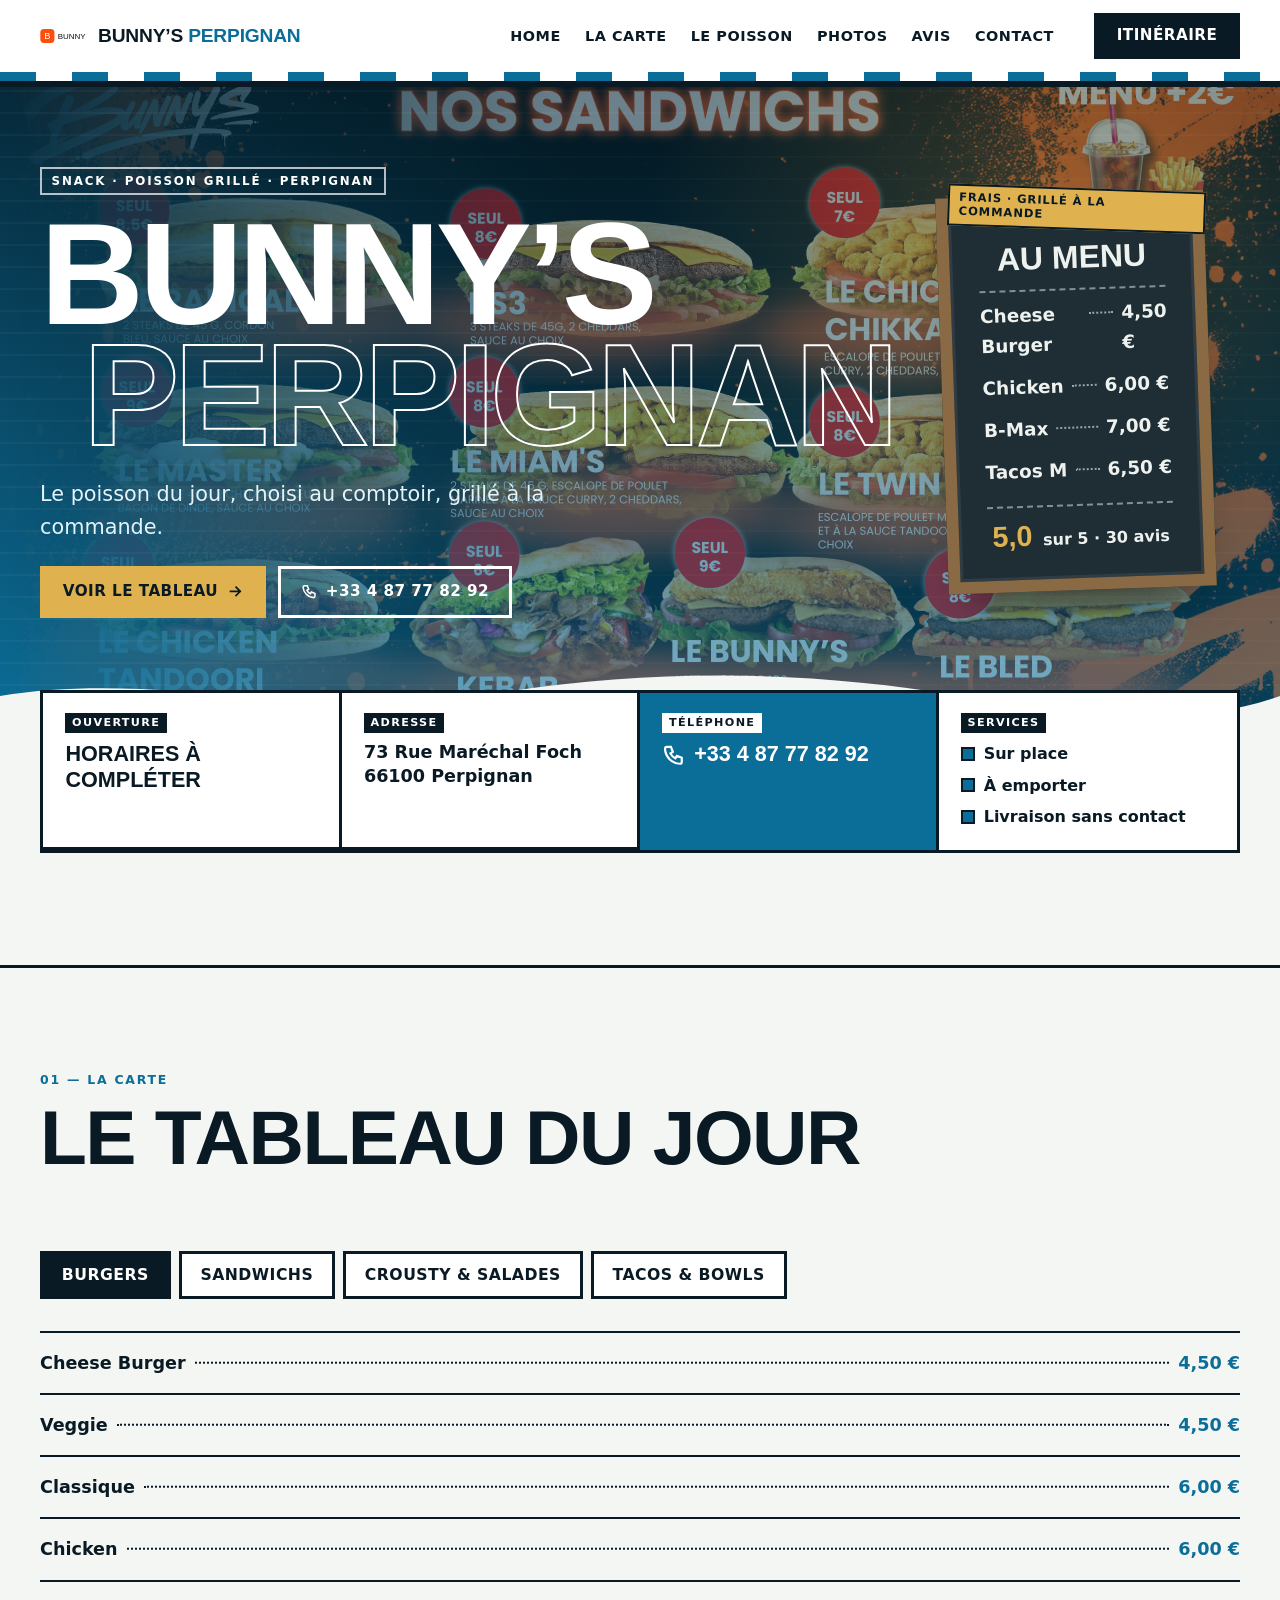
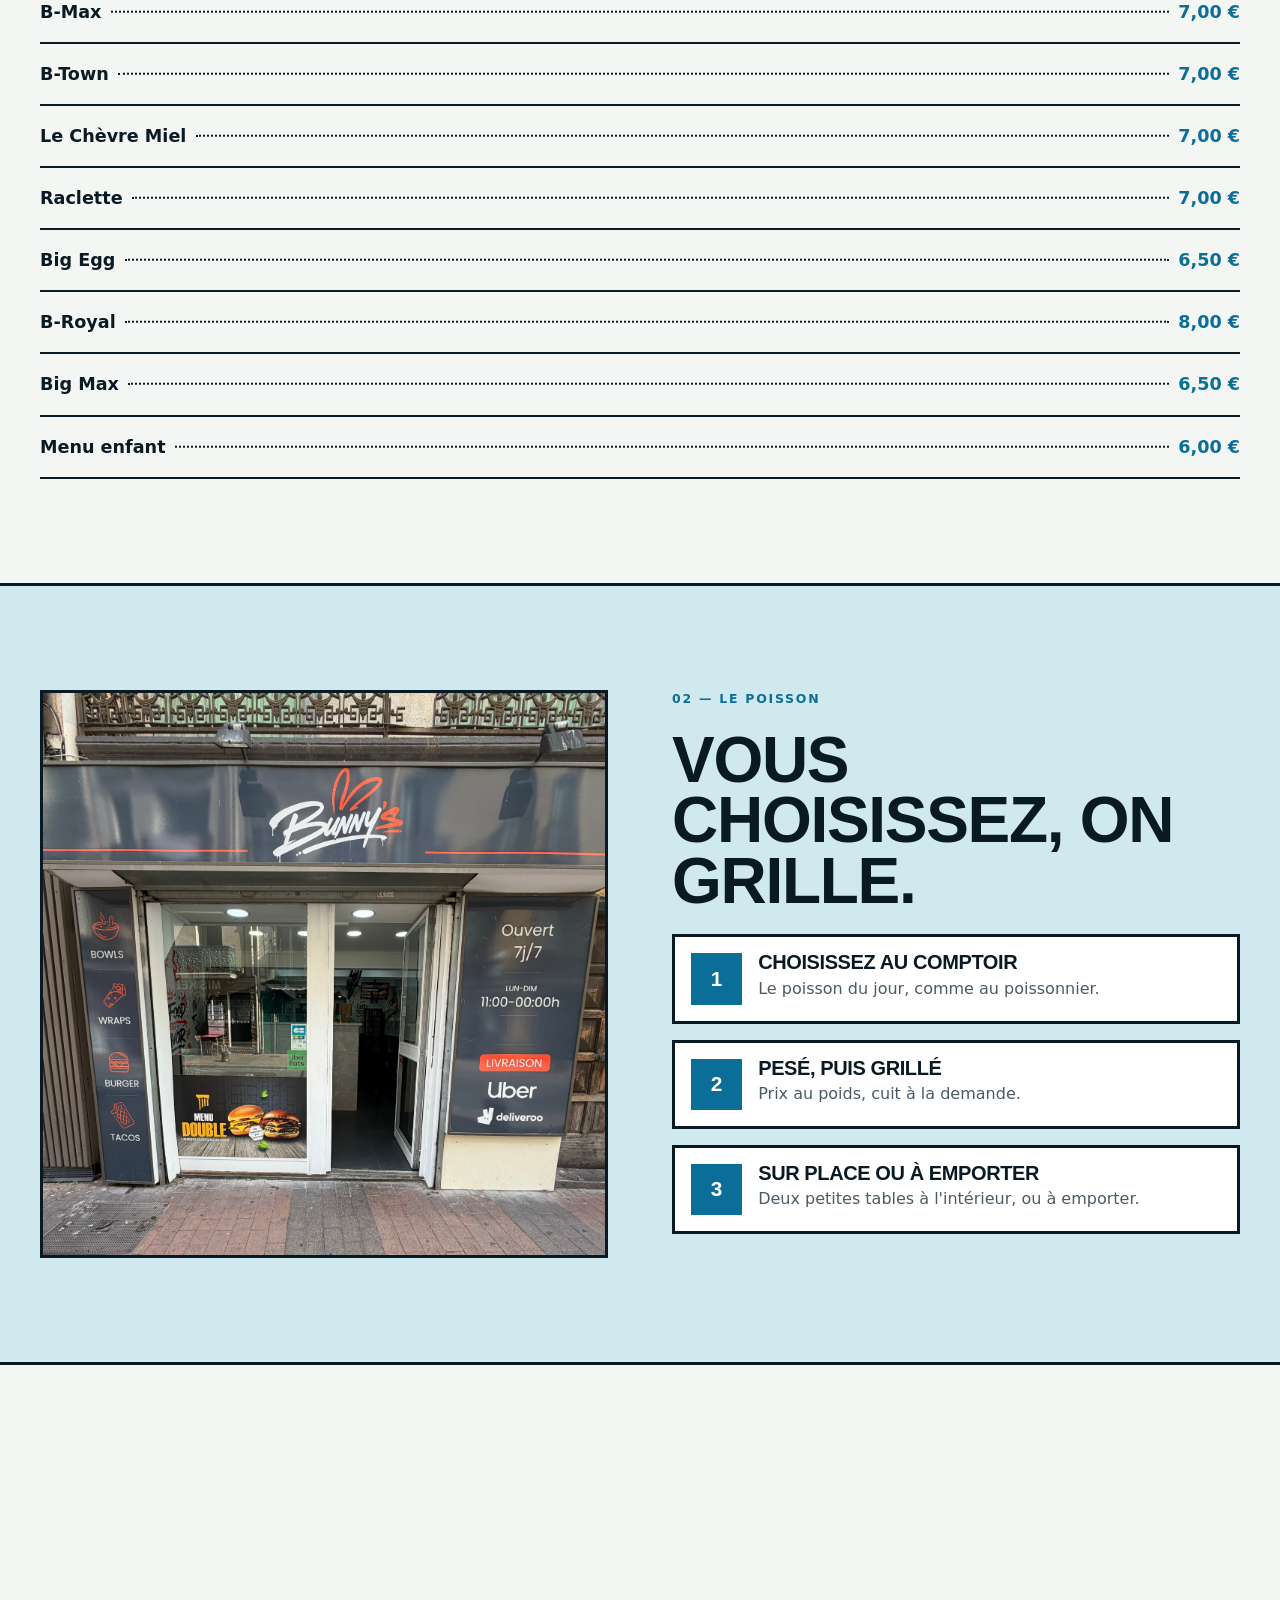
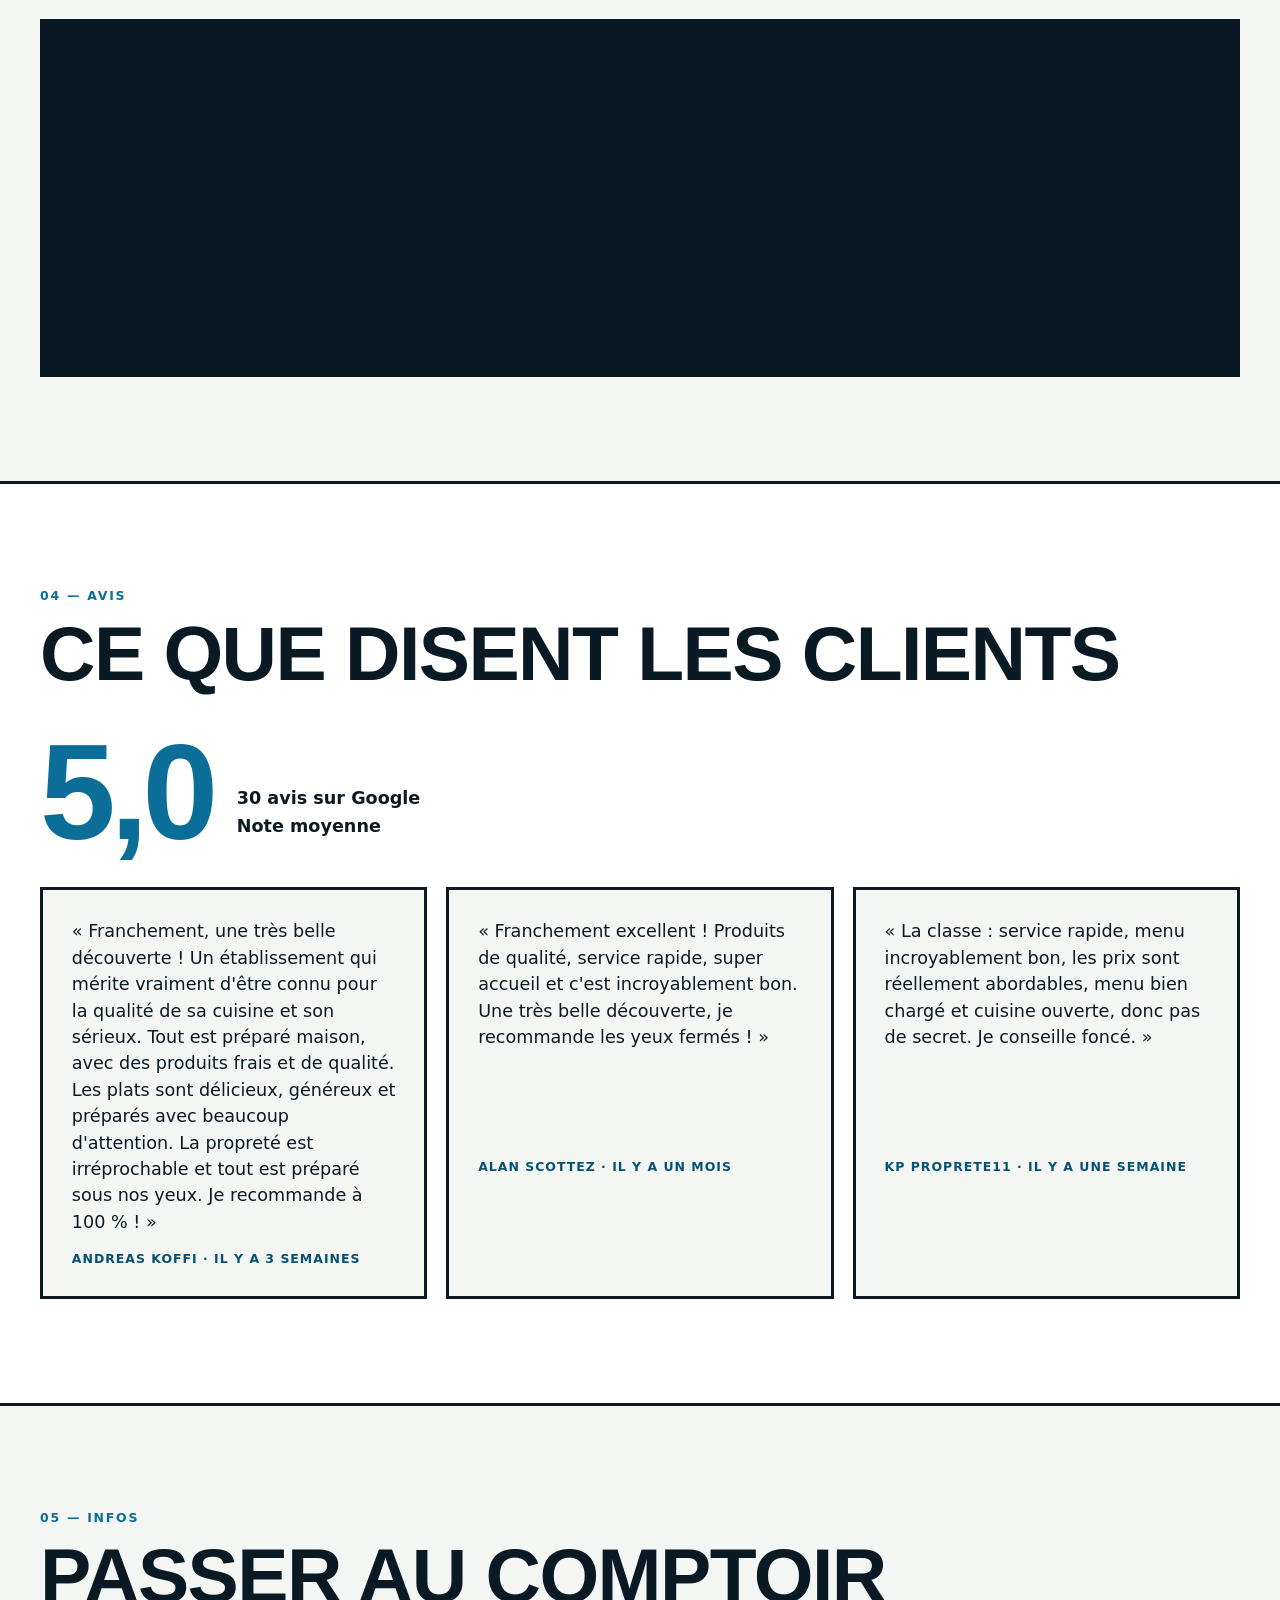
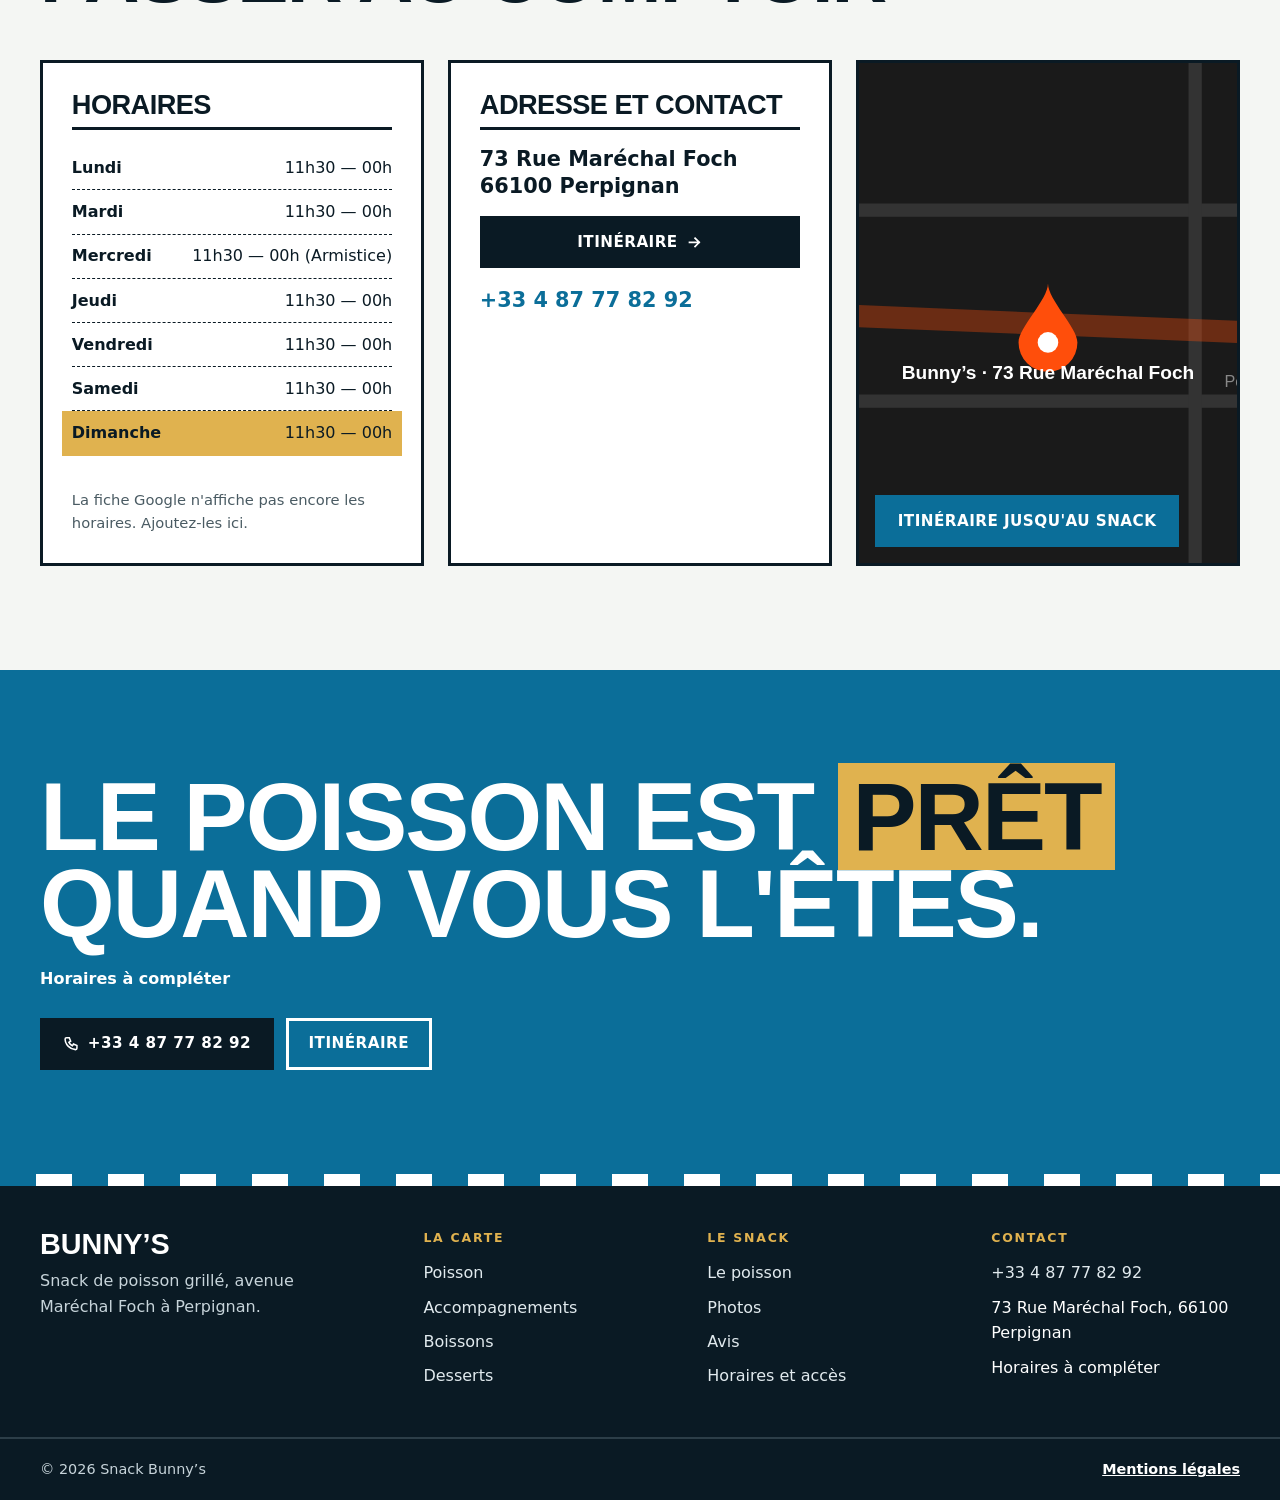
==== index.html @ c8cc6d38 "Bunny3: Perpignan site with menu, reviews, business info and new icons Co-Authored-By: Claude Haiku " ====
<!doctype html>
<html lang="fr">
<head>
  <meta charset="utf-8">
  <meta name="viewport" content="width=device-width, initial-scale=1">
  <title>Snack Bunny’s · Poisson grillé, Perpignan</title>
  <meta name="description" content="Snack Bunny’s à Perpignan : poisson du jour grillé, frites maison. Carte, horaires, itinéraire et contact, 73 rue Maréchal Foch.">
  <meta name="theme-color" content="#0B6E99">
  <meta name="color-scheme" content="light">
  <link rel="icon" href="assets/img/favicon.svg" type="image/svg+xml">

  <!-- Fonts: add the .woff2 files listed in README.md -->
  <link rel="preload" href="assets/fonts/syne-latin-wght-normal.woff2" as="font" type="font/woff2" crossorigin>
  <link rel="preload" href="assets/fonts/public-sans-latin-wght-normal.woff2" as="font" type="font/woff2" crossorigin>
  <link rel="stylesheet" href="assets/css/styles.css">

  <script>
    document.documentElement.classList.add('js');
    setTimeout(function () {
      if (!window.__ready) document.documentElement.classList.remove('js');
    }, 2500);
  </script>
  <noscript>
    <style>
      .lg-tabs { display: none; }
      .lg-panel[hidden] { display: block; }
      .lg-burger { display: none; }
      .lg-nav__links { display: flex; }
    </style>
  </noscript>

  <!-- Open Graph / Twitter: replace [URL DU SITE] once hosting is known -->
  <meta property="og:type" content="website">
  <meta property="og:locale" content="fr_FR">
  <meta property="og:site_name" content="Snack Bunny’s">
  <meta property="og:title" content="Snack Bunny’s · Poisson grillé à Perpignan">
  <meta property="og:description" content="Poisson du jour grillé et frites maison, 73 rue Maréchal Foch à Perpignan.">
  <meta property="og:url" content="[URL DU SITE]">
  <meta name="twitter:card" content="summary_large_image">

  <script type="application/ld+json">
  {
    "@context": "https://schema.org",
    "@type": "Restaurant",
    "name": "Snack Bunny’s",
    "description": "Poisson grillé et frites maison, sur place, à emporter et en livraison sans contact, avenue Maréchal Foch à Perpignan.",
    "telephone": "+33487778292",
    "priceRange": "€10–€20",
    "servesCuisine": "Fast food, seafood",
    "address": {
      "@type": "PostalAddress",
      "streetAddress": "73 Rue Maréchal Foch",
      "postalCode": "66100",
      "addressLocality": "Perpignan",
      "addressCountry": "FR"
    }
  }
  </script>
</head>
<body>
  <a class="lg-skip" href="#main">Aller au contenu</a>
  <div class="lg-progress" data-progress aria-hidden="true"></div>

  <header class="lg-header">
    <nav class="lg-nav lg-wrap" aria-label="Navigation principale">
      <a class="lg-brand" href="index.html" aria-label="Snack Bunny’s, retour en haut">
        <img src="assets/img/logo-mark.svg" width="46" height="46" alt="">
        <span class="lg-brand__name">Bunny’s <span>Perpignan</span></span>
      </a>

      <ul class="lg-nav__links">
        <li><a href="index.html">Home</a></li>
        <li><a href="menu.html">La carte</a></li>
        <li><a href="poisson.html">Le poisson</a></li>
        <li><a href="photos.html">Photos</a></li>
        <li><a href="avis.html">Avis</a></li>
        <li><a href="contact.html">Contact</a></li>
      </ul>

      <a class="lg-btn lg-btn--navy lg-nav__cta" href="https://www.google.com/maps/dir/?api=1&amp;destination=Snack+La+Gamba+Perpignan+73+Rue+Mar%C3%A9chal+Foch+66100+B%C3%A9ziers" rel="noopener">Itinéraire</a>

      <button class="lg-burger" type="button" data-burger aria-expanded="false" aria-controls="drawer">
        <span class="lg-burger__label">Menu</span>
        <span class="lg-burger__bars" aria-hidden="true"></span>
      </button>
    </nav>
    <div class="lg-awning" aria-hidden="true"></div>
  </header>

  <div class="lg-drawer" id="drawer" hidden>
    <div class="lg-wrap lg-drawer__inner">
      <div class="lg-drawer__top">
        <span class="lg-drawer__title">Bunny’s</span>
        <button class="lg-icon-btn" type="button" data-drawer-close aria-label="Fermer le menu">
          <svg class="lg-icon" aria-hidden="true"><use href="#icon-close"></use></svg>
        </button>
      </div>
      <ol class="lg-drawer__links">
        <li><a href="index.html"><span>01</span>Home</a></li>
        <li><a href="menu.html"><span>02</span>La carte</a></li>
        <li><a href="poisson.html"><span>03</span>Le poisson</a></li>
        <li><a href="photos.html"><span>04</span>Photos</a></li>
        <li><a href="avis.html"><span>05</span>Avis</a></li>
        <li><a href="contact.html"><span>06</span>Contact</a></li>
      </ol>
      <ul class="lg-drawer__meta">
        <li data-open-status>Ouvert · Ferme à 00:00</li>
        <li>73 Rue Maréchal Foch, 66100 Perpignan</li>
        <li><a href="tel:+33487778292">+33 4 87 77 82 92</a></li>
      </ul>
    </div>
  </div>

  <main id="main">
    <!-- HERO: sea sky, chalkboard menu, wave edge -->
    <section class="lg-hero" id="top" aria-labelledby="hero-title">
      <figure class="lg-hero__photo" aria-hidden="true"><img src="assets/img/image_003.jpg" alt="" width="1200" height="900" loading="eager"></figure>
      <div class="lg-wrap lg-hero__grid">
        <div class="lg-hero__text">
          <p class="lg-hero__eyebrow">Snack · Poisson grillé · Perpignan</p>
          <h1 class="lg-hero__title" id="hero-title">
            <span class="lg-hero__word">Bunny’s</span>
            <span class="lg-hero__word lg-hero__word--outline">Perpignan</span>
          </h1>
          <p class="lg-hero__lead">Le poisson du jour, choisi au comptoir, grillé à la commande.</p>
          <div class="lg-hero__actions">
            <a class="lg-btn lg-btn--brass" href="#tableau">Voir le tableau <svg class="lg-icon" aria-hidden="true"><use href="#icon-arrow"></use></svg></a>
            <a class="lg-btn lg-btn--line-navy" href="tel:+33487778292">
              <svg class="lg-icon" aria-hidden="true"><use href="#icon-phone"></use></svg>
              +33 4 87 77 82 92
            </a>
          </div>
        </div>

        <aside class="lg-board" aria-labelledby="board-title">
          <span class="lg-board__tag">Frais · grillé à la commande</span>
          <p class="lg-board__head" id="board-title">Au menu</p>
          <ul class="lg-board__list">
            <li><span>Cheese Burger</span><span class="lg-board__dots" aria-hidden="true"></span><span>4,50 €</span></li>
            <li><span>Chicken</span><span class="lg-board__dots" aria-hidden="true"></span><span>6,00 €</span></li>
            <li><span>B-Max</span><span class="lg-board__dots" aria-hidden="true"></span><span>7,00 €</span></li>
            <li><span>Tacos M</span><span class="lg-board__dots" aria-hidden="true"></span><span>6,50 €</span></li>
          </ul>
          <p class="lg-board__rating"><span class="lg-board__score">5,0</span> sur 5 · 30 avis</p>
        </aside>
      </div>
      <svg class="lg-hero__wave" viewBox="0 0 1440 90" preserveAspectRatio="none" aria-hidden="true" focusable="false">
        <path d="M0 45 C180 10 360 80 540 45 S900 10 1080 45 S1350 80 1440 45 L1440 90 L0 90 Z" fill="currentColor"/>
      </svg>
    </section>

    <!-- INFO BOARD: four tiles under the hero -->
    <section class="lg-board-info" aria-label="Informations rapides">
      <ul class="lg-wrap lg-board-info__grid">
        <li class="lg-tile lg-tile--status">
          <p class="lg-tile__label">Ouverture</p>
          <p class="lg-tile__status" data-open-status>Ouvert · Ferme à 00:00</p>
        </li>
        <li class="lg-tile">
          <p class="lg-tile__label">Adresse</p>
          <p class="lg-tile__value">73 Rue Maréchal Foch<br>66100 Perpignan</p>
        </li>
        <li class="lg-tile lg-tile--call">
          <p class="lg-tile__label">Téléphone</p>
          <a class="lg-tile__phone" href="tel:+33487778292">
            <svg class="lg-icon" aria-hidden="true"><use href="#icon-phone"></use></svg>
            +33 4 87 77 82 92
          </a>
        </li>
        <li class="lg-tile">
          <p class="lg-tile__label">Services</p>
          <ul class="lg-checks">
            <li>Sur place</li>
            <li>À emporter</li>
            <li>Livraison sans contact</li>
          </ul>
        </li>
      </ul>
    </section>

    <!-- TABLEAU: menu as tickets -->
    <section class="lg-section lg-tableau" id="tableau" aria-labelledby="tableau-title">
      <div class="lg-wrap">
        <header class="lg-section__head lg-reveal">
          <p class="lg-kicker lg-kicker--sea">01 — La carte</p>
          <h2 class="lg-h2" id="tableau-title">Le tableau du jour</h2>
          <p class="lg-note"></p>
        </header>

        <div class="lg-tabs" role="tablist" aria-label="Catégories de la carte" data-tablist>
          <button class="lg-tab" type="button" role="tab" id="tab-burgers" aria-selected="true" aria-controls="panel-burgers" data-panel="burgers">Burgers</button>
          <button class="lg-tab" type="button" role="tab" id="tab-sandwichs" aria-selected="false" aria-controls="panel-sandwichs" data-panel="sandwichs" tabindex="-1">Sandwichs</button>
          <button class="lg-tab" type="button" role="tab" id="tab-crousty-salades" aria-selected="false" aria-controls="panel-crousty-salades" data-panel="crousty-salades" tabindex="-1">Crousty &amp; salades</button>
          <button class="lg-tab" type="button" role="tab" id="tab-tacos-bowls" aria-selected="false" aria-controls="panel-tacos-bowls" data-panel="tacos-bowls" tabindex="-1">Tacos &amp; bowls</button>
        </div>

        <div class="lg-panel" id="panel-burgers" role="tabpanel" aria-labelledby="tab-burgers">
          <ul class="lg-rows">
          <li class="lg-row"><span class="lg-row__name">Cheese Burger</span><span class="lg-row__leader" aria-hidden="true"></span><span class="lg-row__price">4,50 €</span></li>
          <li class="lg-row"><span class="lg-row__name">Veggie</span><span class="lg-row__leader" aria-hidden="true"></span><span class="lg-row__price">4,50 €</span></li>
          <li class="lg-row"><span class="lg-row__name">Classique</span><span class="lg-row__leader" aria-hidden="true"></span><span class="lg-row__price">6,00 €</span></li>
          <li class="lg-row"><span class="lg-row__name">Chicken</span><span class="lg-row__leader" aria-hidden="true"></span><span class="lg-row__price">6,00 €</span></li>
          <li class="lg-row"><span class="lg-row__name">B-Max</span><span class="lg-row__leader" aria-hidden="true"></span><span class="lg-row__price">7,00 €</span></li>
          <li class="lg-row"><span class="lg-row__name">B-Town</span><span class="lg-row__leader" aria-hidden="true"></span><span class="lg-row__price">7,00 €</span></li>
          <li class="lg-row"><span class="lg-row__name">Le Chèvre Miel</span><span class="lg-row__leader" aria-hidden="true"></span><span class="lg-row__price">7,00 €</span></li>
          <li class="lg-row"><span class="lg-row__name">Raclette</span><span class="lg-row__leader" aria-hidden="true"></span><span class="lg-row__price">7,00 €</span></li>
          <li class="lg-row"><span class="lg-row__name">Big Egg</span><span class="lg-row__leader" aria-hidden="true"></span><span class="lg-row__price">6,50 €</span></li>
          <li class="lg-row"><span class="lg-row__name">B-Royal</span><span class="lg-row__leader" aria-hidden="true"></span><span class="lg-row__price">8,00 €</span></li>
          <li class="lg-row"><span class="lg-row__name">Big Max</span><span class="lg-row__leader" aria-hidden="true"></span><span class="lg-row__price">6,50 €</span></li>
          <li class="lg-row"><span class="lg-row__name">Menu enfant</span><span class="lg-row__leader" aria-hidden="true"></span><span class="lg-row__price">6,00 €</span></li>
          </ul>
        </div>

        <div class="lg-panel" id="panel-sandwichs" role="tabpanel" aria-labelledby="tab-sandwichs" hidden>
          <ul class="lg-rows">
          <li class="lg-row"><span class="lg-row__name">Le Radical</span><span class="lg-row__leader" aria-hidden="true"></span><span class="lg-row__price">8,50 €</span></li>
          <li class="lg-row"><span class="lg-row__name">RS3</span><span class="lg-row__leader" aria-hidden="true"></span><span class="lg-row__price">8,00 €</span></li>
          <li class="lg-row"><span class="lg-row__name">Le Chicken Chikka</span><span class="lg-row__leader" aria-hidden="true"></span><span class="lg-row__price">7,00 €</span></li>
          <li class="lg-row"><span class="lg-row__name">Le Master</span><span class="lg-row__leader" aria-hidden="true"></span><span class="lg-row__price">9,00 €</span></li>
          <li class="lg-row"><span class="lg-row__name">Le Miam's</span><span class="lg-row__leader" aria-hidden="true"></span><span class="lg-row__price">8,00 €</span></li>
          <li class="lg-row"><span class="lg-row__name">Le Twin</span><span class="lg-row__leader" aria-hidden="true"></span><span class="lg-row__price">8,00 €</span></li>
          <li class="lg-row"><span class="lg-row__name">Le Chicken Tandoori</span><span class="lg-row__leader" aria-hidden="true"></span><span class="lg-row__price">7,00 €</span></li>
          <li class="lg-row"><span class="lg-row__name">Kebab</span><span class="lg-row__leader" aria-hidden="true"></span><span class="lg-row__price">6,00 €</span></li>
          <li class="lg-row"><span class="lg-row__name">Le Bunny's</span><span class="lg-row__leader" aria-hidden="true"></span><span class="lg-row__price">9,00 €</span></li>
          <li class="lg-row"><span class="lg-row__name">Le Bled</span><span class="lg-row__leader" aria-hidden="true"></span><span class="lg-row__price">8,00 €</span></li>
          </ul>
        </div>

        <div class="lg-panel" id="panel-crousty-salades" role="tabpanel" aria-labelledby="tab-crousty-salades" hidden>
          <ul class="lg-rows">
          <li class="lg-row"><span class="lg-row__name">Classic</span><span class="lg-row__leader" aria-hidden="true"></span><span class="lg-row__price">8,50 €</span></li>
          <li class="lg-row"><span class="lg-row__name">Tandoori</span><span class="lg-row__leader" aria-hidden="true"></span><span class="lg-row__price">8,50 €</span></li>
          <li class="lg-row"><span class="lg-row__name">Curry</span><span class="lg-row__leader" aria-hidden="true"></span><span class="lg-row__price">8,50 €</span></li>
          <li class="lg-row"><span class="lg-row__name">Salade chèvre miel chaud</span><span class="lg-row__leader" aria-hidden="true"></span><span class="lg-row__price">8,00 €</span></li>
          <li class="lg-row"><span class="lg-row__name">Salade tenders crispy</span><span class="lg-row__leader" aria-hidden="true"></span><span class="lg-row__price">7,50 €</span></li>
          <li class="lg-row"><span class="lg-row__name">Salade burrata</span><span class="lg-row__leader" aria-hidden="true"></span><span class="lg-row__price">8,00 €</span></li>
          <li class="lg-row"><span class="lg-row__name">Assiette</span><span class="lg-row__leader" aria-hidden="true"></span><span class="lg-row__price">12,00 €</span></li>
          </ul>
        </div>

        <div class="lg-panel" id="panel-tacos-bowls" role="tabpanel" aria-labelledby="tab-tacos-bowls" hidden>
          <ul class="lg-rows">
          <li class="lg-row"><span class="lg-row__name">Tacos M</span><span class="lg-row__leader" aria-hidden="true"></span><span class="lg-row__price">6,50 €</span></li>
          <li class="lg-row"><span class="lg-row__name">Tacos L</span><span class="lg-row__leader" aria-hidden="true"></span><span class="lg-row__price">8,50 €</span></li>
          <li class="lg-row"><span class="lg-row__name">Tacos XL</span><span class="lg-row__leader" aria-hidden="true"></span><span class="lg-row__price">10,50 €</span></li>
          <li class="lg-row"><span class="lg-row__name">Bowls</span><span class="lg-row__leader" aria-hidden="true"></span><span class="lg-row__price">8,00 €</span></li>
          <li class="lg-row"><span class="lg-row__name">Pâtes</span><span class="lg-row__leader" aria-hidden="true"></span><span class="lg-row__price">8,00 €</span></li>
          <li class="lg-row"><span class="lg-row__name">Nuggets x6</span><span class="lg-row__leader" aria-hidden="true"></span><span class="lg-row__price">5,00 €</span></li>
          <li class="lg-row"><span class="lg-row__name">Tenders x4</span><span class="lg-row__leader" aria-hidden="true"></span><span class="lg-row__price">6,00 €</span></li>
          <li class="lg-row"><span class="lg-row__name">Onion rings x6</span><span class="lg-row__leader" aria-hidden="true"></span><span class="lg-row__price">5,00 €</span></li>
          </ul>
        </div>
      </div>
    </section>

    <!-- POISSON: how it works (from reviews) -->
    <section class="lg-section lg-poisson" id="poisson" aria-labelledby="poisson-title">
      <div class="lg-wrap lg-poisson__grid">
        <figure class="lg-poisson__figure lg-reveal">
          <img class="lg-photo" src="assets/img/image_001.jpg" width="1200" height="900" loading="lazy" alt="Comptoir où l'on choisit son poisson">
        </figure>
        <div class="lg-poisson__body lg-reveal" style="--delay:.1s">
          <p class="lg-kicker lg-kicker--sea">02 — Le poisson</p>
          <h2 class="lg-h2" id="poisson-title">Vous choisissez, on grille.</h2>
          <ol class="lg-steps">
            <li><span>1</span><div><h3>Choisissez au comptoir</h3><p>Le poisson du jour, comme au poissonnier.</p></div></li>
            <li><span>2</span><div><h3>Pesé, puis grillé</h3><p>Prix au poids, cuit à la demande.</p></div></li>
            <li><span>3</span><div><h3>Sur place ou à emporter</h3><p>Deux petites tables à l'intérieur, ou à emporter.</p></div></li>
          </ol>
          <p class="lg-poisson__note"></p>
        </div>
      </div>
    </section>

    <!-- PHOTOS: contact sheet -->
    <section class="lg-section lg-photos" id="photos" aria-labelledby="photos-title">
      <div class="lg-wrap">
        <header class="lg-section__head lg-reveal">
          <p class="lg-kicker lg-kicker--sea">03 — Photos</p>
          <h2 class="lg-h2" id="photos-title">Planche contact</h2>
        </header>
        <div class="lg-sheet">
          <button class="lg-sheet__frame lg-reveal" type="button" data-gallery-item data-full="assets/img/image_004.jpg" data-caption="Assiette du jour">
            <img class="lg-photo" src="assets/img/image_004.jpg" width="1200" height="900" loading="lazy" alt="Poisson grillé, frites et soupe">
            <span class="lg-sheet__no">01</span>
          </button>
          <button class="lg-sheet__frame lg-reveal" style="--delay:.08s" type="button" data-gallery-item data-full="assets/img/image_010.jpg" data-caption="Poisson, crevettes et frites">
            <img class="lg-photo" src="assets/img/image_003.jpg" width="900" height="900" loading="lazy" alt="Poisson, crevettes et frites">
            <span class="lg-sheet__no">02</span>
          </button>
          <button class="lg-sheet__frame lg-reveal" style="--delay:.16s" type="button" data-gallery-item data-full="assets/img/image_014.jpg" data-caption="Le grill">
            <img class="lg-photo" src="assets/img/image_007.jpg" width="900" height="900" loading="lazy" alt="Poisson grillé avec citron et piment">
            <span class="lg-sheet__no">03</span>
          </button>
        </div>
      </div>
    </section>

    <!-- AVIS -->
    <section class="lg-section lg-avis" id="avis" aria-labelledby="avis-title">
      <div class="lg-wrap">
        <header class="lg-section__head lg-reveal">
          <p class="lg-kicker lg-kicker--sea">04 — Avis</p>
          <h2 class="lg-h2" id="avis-title">Ce que disent les clients</h2>
        </header>
        <div class="lg-avis__top lg-reveal">
          <p class="lg-avis__score">5,0</p>
          <p class="lg-avis__count">30 avis sur Google<br>Note moyenne</p>
        </div>
        <ul class="lg-quotes">
          <li class="lg-quote lg-reveal">
            <p class="lg-quote__text">« Franchement, une très belle découverte ! Un établissement qui mérite vraiment d'être connu pour la qualité de sa cuisine et son sérieux. Tout est préparé maison, avec des produits frais et de qualité. Les plats sont délicieux, généreux et préparés avec beaucoup d'attention. La propreté est irréprochable et tout est préparé sous nos yeux. Je recommande à 100 % ! »</p>
            <p class="lg-quote__who">Andreas Koffi · il y a 3 semaines</p>
          </li>
          <li class="lg-quote lg-reveal">
            <p class="lg-quote__text">« Franchement excellent ! Produits de qualité, service rapide, super accueil et c'est incroyablement bon. Une très belle découverte, je recommande les yeux fermés ! »</p>
            <p class="lg-quote__who">Alan Scottez · il y a un mois</p>
          </li>
          <li class="lg-quote lg-reveal">
            <p class="lg-quote__text">« La classe : service rapide, menu incroyablement bon, les prix sont réellement abordables, menu bien chargé et cuisine ouverte, donc pas de secret. Je conseille foncé. »</p>
            <p class="lg-quote__who">kp Proprete11 · il y a une semaine</p>
          </li>
        </ul>
      </div>
    </section>

    <!-- INFOS -->
    <section class="lg-section lg-infos" id="infos" aria-labelledby="infos-title">
      <div class="lg-wrap">
        <header class="lg-section__head lg-reveal">
          <p class="lg-kicker lg-kicker--sea">05 — Infos</p>
          <h2 class="lg-h2" id="infos-title">Passer au comptoir</h2>
        </header>

        <div class="lg-infos__grid">
          <article class="lg-card lg-reveal">
            <h3 class="lg-card__title">Horaires</h3>
            <ul class="lg-hours" data-hours>
              <li data-day="1"><span>Lundi</span><span class="lg-hours__time">11h30 — 00h</span></li>
              <li data-day="2"><span>Mardi</span><span class="lg-hours__time">11h30 — 00h</span></li>
              <li data-day="3"><span>Mercredi</span><span class="lg-hours__time">11h30 — 00h (Armistice)</span></li>
              <li data-day="4"><span>Jeudi</span><span class="lg-hours__time">11h30 — 00h</span></li>
              <li data-day="5"><span>Vendredi</span><span class="lg-hours__time">11h30 — 00h</span></li>
              <li data-day="6"><span>Samedi</span><span class="lg-hours__time">11h30 — 00h</span></li>
              <li data-day="0"><span>Dimanche</span><span class="lg-hours__time">11h30 — 00h</span></li>
            </ul>
            <p class="lg-note">La fiche Google n'affiche pas encore les horaires. Ajoutez-les ici.</p>
          </article>

          <article class="lg-card lg-reveal" style="--delay:.08s">
            <h3 class="lg-card__title">Adresse et contact</h3>
            <p class="lg-card__big">73 Rue Maréchal Foch<br>66100 Perpignan</p>
            <a class="lg-btn lg-btn--navy" href="https://www.google.com/maps/dir/?api=1&amp;destination=Snack+La+Gamba+Perpignan+73+Rue+Mar%C3%A9chal+Foch+66100+B%C3%A9ziers" rel="noopener">Itinéraire <svg class="lg-icon" aria-hidden="true"><use href="#icon-arrow"></use></svg></a>
            <p class="lg-card__phone"><a href="tel:+33487778292">+33 4 87 77 82 92</a></p>
          </article>

          <figure class="lg-map lg-reveal" style="--delay:.16s">
            <img src="assets/img/map.svg" width="1200" height="720" loading="lazy" alt="Schéma d'accès au Snack Bunny’s, 73 rue Maréchal Foch à Perpignan">
            <figcaption>
              <a class="lg-btn lg-btn--sea" href="https://www.google.com/maps/dir/?api=1&amp;destination=Snack+La+Gamba+Perpignan+73+Rue+Mar%C3%A9chal+Foch+66100+B%C3%A9ziers" rel="noopener">Itinéraire jusqu'au snack</a>
            </figcaption>
          </figure>
        </div>
      </div>
    </section>

    <!-- CTA -->
    <section class="lg-cta" id="commander" aria-labelledby="cta-title">
      <div class="lg-wrap lg-cta__inner lg-reveal">
        <h2 class="lg-cta__title" id="cta-title">Le poisson est <span>prêt</span> quand vous l'êtes.</h2>
        <p class="lg-cta__status" data-open-status>Ouvert · Ferme à 00:00</p>
        <div class="lg-cta__actions">
          <a class="lg-btn lg-btn--navy" href="tel:+33487778292">
            <svg class="lg-icon" aria-hidden="true"><use href="#icon-phone"></use></svg>
            +33 4 87 77 82 92
          </a>
          <a class="lg-btn lg-btn--line-navy" href="https://www.google.com/maps/dir/?api=1&amp;destination=Snack+La+Gamba+Perpignan+73+Rue+Mar%C3%A9chal+Foch+66100+B%C3%A9ziers" rel="noopener">Itinéraire</a>
        </div>
      </div>
    </section>
  </main>

  <footer class="lg-footer">
    <div class="lg-wrap lg-footer__grid">
      <div>
        <p class="lg-footer__brand">Bunny’s</p>
        <p class="lg-footer__blurb">Snack de poisson grillé, avenue Maréchal Foch à Perpignan.</p>
      </div>
      <nav aria-labelledby="footer-carte">
        <h2 class="lg-footer__title" id="footer-carte">La carte</h2>
        <ul class="lg-footer__links">
          <li><a href="#tableau" data-menu-target="poisson">Poisson</a></li>
          <li><a href="#tableau" data-menu-target="accompagnements">Accompagnements</a></li>
          <li><a href="#tableau" data-menu-target="boissons">Boissons</a></li>
          <li><a href="#tableau" data-menu-target="desserts">Desserts</a></li>
        </ul>
      </nav>
      <nav aria-labelledby="footer-snack">
        <h2 class="lg-footer__title" id="footer-snack">Le snack</h2>
        <ul class="lg-footer__links">
          <li><a href="#poisson">Le poisson</a></li>
          <li><a href="#photos">Photos</a></li>
          <li><a href="#avis">Avis</a></li>
          <li><a href="#infos">Horaires et accès</a></li>
        </ul>
      </nav>
      <div>
        <h2 class="lg-footer__title">Contact</h2>
        <ul class="lg-footer__links">
          <li><a href="tel:+33487778292">+33 4 87 77 82 92</a></li>
          <li>73 Rue Maréchal Foch, 66100 Perpignan</li>
          <li data-open-status>Ouvert · Ferme à 00:00</li>
        </ul>
      </div>
    </div>
    <div class="lg-footer__bottom">
      <div class="lg-wrap lg-footer__bottom-inner">
        <p>© <span id="year">2026</span> Snack Bunny’s</p>
        <a href="mentions-legales.html">Mentions légales</a>
      </div>
    </div>
  </footer>

  <nav class="lg-dock" aria-label="Actions rapides">
    <a class="lg-dock__btn" href="tel:+33487778292">
      <svg class="lg-icon" aria-hidden="true"><use href="#icon-phone"></use></svg> Appeler
    </a>
    <a class="lg-dock__btn lg-dock__btn--sea" href="https://www.google.com/maps/dir/?api=1&amp;destination=Snack+La+Gamba+Perpignan+73+Rue+Mar%C3%A9chal+Foch+66100+B%C3%A9ziers" rel="noopener">Itinéraire</a>
  </nav>

  <dialog class="lg-lightbox" id="lightbox" aria-labelledby="lightbox-caption">
    <div class="lg-lightbox__inner">
      <button class="lg-icon-btn lg-lightbox__close" type="button" data-lightbox-close aria-label="Fermer la galerie">
        <svg class="lg-icon" aria-hidden="true"><use href="#icon-close"></use></svg>
      </button>
      <button class="lg-icon-btn" type="button" data-lightbox-prev aria-label="Photo précédente">
        <svg class="lg-icon" aria-hidden="true" style="transform:rotate(180deg)"><use href="#icon-arrow"></use></svg>
      </button>
      <figure class="lg-lightbox__figure">
        <img src="" alt="" width="1200" height="900">
        <figcaption id="lightbox-caption"><span data-lightbox-caption></span> <span class="lg-lightbox__count" data-lightbox-count></span></figcaption>
      </figure>
      <button class="lg-icon-btn" type="button" data-lightbox-next aria-label="Photo suivante">
        <svg class="lg-icon" aria-hidden="true"><use href="#icon-arrow"></use></svg>
      </button>
    </div>
  </dialog>

  <!-- Inline SVG sprite -->
  <svg width="0" height="0" style="position:absolute" aria-hidden="true" focusable="false">
    <symbol id="icon-arrow" viewBox="0 0 24 24"><path d="M5 12h14M13 6l6 6-6 6" fill="none" stroke="currentColor" stroke-width="2.4" stroke-linecap="square" stroke-linejoin="miter"/></symbol>
    <symbol id="icon-phone" viewBox="0 0 24 24"><path d="M5 4h4l2 5-2.5 1.5a11 11 0 0 0 5 5L15 13l5 2v4a2 2 0 0 1-2 2A16 16 0 0 1 3 6a2 2 0 0 1 2-2" fill="none" stroke="currentColor" stroke-width="2.2" stroke-linejoin="miter"/></symbol>
    <symbol id="icon-close" viewBox="0 0 24 24"><path d="M6 6l12 12M18 6L6 18" fill="none" stroke="currentColor" stroke-width="2.4" stroke-linecap="square"/></symbol>
  </svg>

  <script src="assets/js/main.js" defer></script>
</body>
</html>
---- assets/css/styles.css ----
/* ==========================================================================
   La Gamba Royale · Template 5 · styles.css
   Market and harbour look: chalkboard, ticket menu, awning stripes.
   Square corners, thick ink rules, no shadows. Prefix: lg-
   Tokens on :root   Mobile-first
   ========================================================================== */

/* ---------- 1. Fonts & tokens ---------- */
@font-face {
  font-family: "Syne";
  src: url("../fonts/syne-latin-wght-normal.woff2") format("woff2");
  font-weight: 400 800;
  font-style: normal;
  font-display: swap;
}
@font-face {
  font-family: "Public Sans";
  src: url("../fonts/public-sans-latin-wght-normal.woff2") format("woff2");
  font-weight: 100 900;
  font-style: normal;
  font-display: swap;
}

:root {
  --paper: #F4F6F3;
  --white: #FFFFFF;
  --ink: #0A1A24;
  --ink-soft: #2C3E48;
  --muted: #4A5B63;
  --sea: #0B6E99;
  --sea-deep: #075274;
  --aqua: #CFE9EF;
  --brass: #E0B24F;
  --chalk-bg: #1F2D35;
  --chalk: #EEF2EE;
  --wood: #8A6A44;

  --font-display: "Syne", "Arial Black", "Helvetica Neue", Arial, sans-serif;
  --font-body: "Public Sans", system-ui, -apple-system, "Segoe UI", Roboto, Arial, sans-serif;

  --rule: 3px solid var(--ink);
  --header-h: 72px;
}

/* ---------- 2. Base ---------- */
*,
*::before,
*::after { box-sizing: border-box; }

html {
  scroll-behavior: smooth;
  -webkit-text-size-adjust: 100%;
}

body {
  margin: 0;
  background: var(--paper);
  color: var(--ink);
  font: 400 1rem/1.6 var(--font-body);
  overflow-x: hidden;
  padding-bottom: 84px;
}
body.is-locked { overflow: hidden; }

img,
svg { display: block; max-width: 100%; }

h1, h2, h3, p, ul, ol, figure, dl, dd, blockquote { margin: 0; }
ul, ol { padding: 0; list-style: none; }
a { color: inherit; }

h1, h2, h3 {
  font-family: var(--font-display);
  font-weight: 800;
  line-height: .95;
  letter-spacing: -0.02em;
}

:focus-visible {
  outline: 3px solid var(--brass);
  outline-offset: 2px;
  box-shadow: 0 0 0 5px var(--ink);
}

.lg-visually-hidden {
  position: absolute;
  width: 1px;
  height: 1px;
  overflow: hidden;
  clip: rect(0 0 0 0);
  white-space: nowrap;
}

.lg-skip {
  position: absolute;
  left: 16px;
  top: -100px;
  z-index: 100;
  padding: 10px 16px;
  background: var(--brass);
  color: var(--ink);
  border: var(--rule);
  font-weight: 700;
  text-decoration: none;
}
.lg-skip:focus { top: 16px; }

/* Visible placeholder marker: replace before going live */
.lg-placeholder {
  background: var(--brass);
  color: var(--ink);
  padding: 0 .3em;
  font-weight: 700;
}

.lg-wrap {
  width: min(100% - 32px, 1200px);
  margin-inline: auto;
}

.lg-section {
  padding-block: clamp(4rem, 9vw, 6.5rem);
  border-top: var(--rule);
  scroll-margin-top: calc(var(--header-h) + 14px);
}

.lg-section__head {
  display: grid;
  gap: .8rem;
  margin-bottom: clamp(2rem, 5vw, 3rem);
}

.lg-h2 {
  font-size: clamp(2.5rem, 7vw, 4.8rem);
  text-transform: uppercase;
}

.lg-kicker {
  font: 700 .78rem/1.3 var(--font-body);
  letter-spacing: .14em;
  text-transform: uppercase;
}
.lg-kicker--sea { color: var(--sea); }

.lg-note {
  margin-top: 1rem;
  font-size: .92rem;
  color: var(--muted);
}

.lg-icon {
  width: 1.1em;
  height: 1.1em;
  flex: none;
  color: currentColor;
}

.lg-photo {
  width: 100%;
  height: 100%;
  object-fit: cover;
  background: linear-gradient(135deg, #B9DCE6 0%, #0B6E99 100%);
}

/* ---------- 3. Buttons ---------- */
.lg-btn {
  display: inline-flex;
  align-items: center;
  justify-content: center;
  gap: .55em;
  min-height: 52px;
  padding: .75em 1.3em;
  border: var(--rule);
  border-radius: 0;
  background: var(--white);
  color: var(--ink);
  font: 700 .95rem/1 var(--font-body);
  letter-spacing: .03em;
  text-transform: uppercase;
  text-decoration: none;
  cursor: pointer;
  transition: background-color .15s ease, color .15s ease;
}
.lg-btn:hover { background: var(--ink); color: var(--white); }

.lg-btn--navy { background: var(--ink); color: var(--white); }
.lg-btn--navy:hover { background: var(--sea); border-color: var(--sea); }

.lg-btn--sea { background: var(--sea); color: var(--white); border-color: var(--sea); }
.lg-btn--sea:hover { background: var(--ink); border-color: var(--ink); }

.lg-btn--line { background: transparent; }
.lg-btn--line-navy { background: transparent; border-color: var(--white); color: var(--white); }
.lg-btn--line-navy:hover { background: var(--white); color: var(--ink); }

.lg-icon-btn {
  display: inline-grid;
  place-items: center;
  width: 50px;
  height: 50px;
  border: var(--rule);
  border-radius: 0;
  background: var(--white);
  color: var(--ink);
  cursor: pointer;
}
.lg-icon-btn:hover { background: var(--ink); color: var(--white); }

/* ---------- 4. Header, awning, drawer ---------- */
.lg-progress {
  position: fixed;
  inset: 0 0 auto 0;
  height: 5px;
  z-index: 70;
  background: var(--brass);
  transform-origin: 0 50%;
  transform: scaleX(0);
}

.lg-header {
  position: sticky;
  top: 0;
  z-index: 50;
  background: var(--white);
  border-bottom: var(--rule);
}

/* Striped awning under the header */
.lg-awning {
  height: 12px;
  background: repeating-linear-gradient(90deg, var(--sea) 0 36px, var(--white) 36px 72px);
  border-bottom: var(--rule);
}

.lg-nav {
  display: flex;
  align-items: center;
  gap: 1rem;
  min-height: var(--header-h);
}

.lg-brand {
  display: inline-flex;
  align-items: center;
  gap: .75rem;
  margin-right: auto;
  text-decoration: none;
}
.lg-brand__name {
  font: 800 1.2rem/1 var(--font-display);
  text-transform: uppercase;
  letter-spacing: -0.01em;
}
.lg-brand__name span { color: var(--sea); }

.lg-nav__links { display: none; }
.lg-nav__cta { display: none; min-height: 46px; padding-block: .55em; }

.lg-burger {
  display: inline-flex;
  align-items: center;
  gap: .7rem;
  min-height: 48px;
  padding: 0;
  border: 0;
  background: none;
  color: var(--ink);
  font: 700 .85rem/1 var(--font-body);
  letter-spacing: .1em;
  text-transform: uppercase;
  cursor: pointer;
}
.lg-burger__bars,
.lg-burger__bars::before,
.lg-burger__bars::after {
  display: block;
  width: 26px;
  height: 3px;
  background: var(--ink);
  content: "";
}
.lg-burger__bars { position: relative; }
.lg-burger__bars::before { position: absolute; top: -8px; left: 0; }
.lg-burger__bars::after { position: absolute; top: 8px; left: 0; }

.lg-drawer {
  position: fixed;
  inset: 0;
  z-index: 60;
  overflow-y: auto;
  background: var(--paper);
  animation: lg-in .3s ease both;
}
.lg-drawer[hidden] { display: none; }
.lg-drawer__inner {
  display: flex;
  flex-direction: column;
  min-height: 100%;
  padding-block: 1rem 2rem;
}
.lg-drawer__top {
  display: flex;
  align-items: center;
  justify-content: space-between;
  min-height: var(--header-h);
}
.lg-drawer__title {
  font: 800 1.3rem/1 var(--font-display);
  text-transform: uppercase;
}
.lg-drawer__links {
  display: grid;
  margin-block: 2rem;
  border-top: var(--rule);
}
.lg-drawer__links a {
  display: flex;
  align-items: baseline;
  gap: 1rem;
  padding-block: .9rem;
  border-bottom: var(--rule);
  font: 800 clamp(2.3rem, 9vw, 3.2rem)/1 var(--font-display);
  text-transform: uppercase;
  text-decoration: none;
}
.lg-drawer__links a:hover { color: var(--sea); }
.lg-drawer__links span {
  font: 700 .85rem/1 var(--font-body);
  color: var(--sea);
}
.lg-drawer__meta {
  display: grid;
  gap: .5rem;
  margin-top: auto;
  font-size: 1.05rem;
}

@keyframes lg-in {
  from { opacity: 0; transform: translateY(12px); }
  to { opacity: 1; transform: none; }
}

/* ---------- 5. Hero: sea sky, chalkboard menu, wave edge ---------- */
.lg-hero {
  position: relative;
  isolation: isolate;
  overflow: hidden;
  color: var(--white);
  padding-block: clamp(3rem, 7vw, 5rem) clamp(5rem, 10vw, 7rem);
  background:
    radial-gradient(circle at 82% 18%, rgba(224, 178, 79, .38) 0, rgba(224, 178, 79, 0) 34%),
    linear-gradient(180deg, #05293A 0%, #0A4F6E 55%, #0B6E99 100%);
}
/* Faint horizontal sea lines */
.lg-hero::before {
  content: "";
  position: absolute;
  inset: 0;
  z-index: -1;
  background: repeating-linear-gradient(0deg, rgba(255, 255, 255, .035) 0 2px, transparent 2px 22px);
}
.lg-hero__grid {
  display: grid;
  gap: 3rem;
  align-items: center;
}
.lg-hero__text { display: grid; gap: 1.3rem; }
.lg-hero__eyebrow {
  justify-self: start;
  padding: .4em .8em;
  border: 2px solid rgba(255, 255, 255, .7);
  font: 700 .74rem/1.2 var(--font-body);
  letter-spacing: .16em;
  text-transform: uppercase;
}
.lg-hero__title {
  display: grid;
  font-size: clamp(3.8rem, 14vw, 9rem);
  line-height: .84;
  text-transform: uppercase;
  letter-spacing: -0.035em;
}
.lg-hero__word { display: block; }
.lg-hero__word--outline {
  color: transparent;
  -webkit-text-stroke: 2px var(--white);
  padding-left: .3em;
}
.lg-hero__lead {
  max-width: 40ch;
  font-size: clamp(1.1rem, 2.4vw, 1.3rem);
  color: #E4F3F8;
}
.lg-hero .lg-placeholder { color: var(--ink); }
.lg-hero__actions {
  display: flex;
  flex-wrap: wrap;
  gap: .75rem;
}
.lg-hero .lg-btn--line-navy:hover { color: var(--ink); }
.lg-btn--brass {
  background: var(--brass);
  border-color: var(--brass);
  color: var(--ink);
}
.lg-btn--brass:hover { background: var(--white); border-color: var(--white); color: var(--ink); }

/* Chalkboard, tilted, with a brass tag */
.lg-board {
  position: relative;
  justify-self: center;
  width: 100%;
  max-width: 440px;
  padding: 2.2rem 1.8rem 1.6rem;
  background: var(--chalk-bg);
  color: var(--chalk);
  border: 12px solid var(--wood);
  box-shadow: 0 30px 50px -28px rgba(0, 0, 0, .6), inset 0 0 0 3px rgba(238, 242, 238, .08);
  transform: rotate(-2deg);
}
.lg-board__tag {
  position: absolute;
  top: -18px;
  right: -14px;
  padding: .45em .8em;
  background: var(--brass);
  color: var(--ink);
  border: 2px solid var(--ink);
  font: 800 .72rem/1.2 var(--font-body);
  letter-spacing: .08em;
  text-transform: uppercase;
  transform: rotate(4deg);
}
.lg-board__head {
  font: 800 2rem/1 var(--font-display);
  text-transform: uppercase;
  text-align: center;
  padding-bottom: .9rem;
  margin-bottom: .6rem;
  border-bottom: 2px dashed rgba(238, 242, 238, .5);
}
.lg-board__list { display: grid; gap: .8rem; }
.lg-board__list li {
  display: flex;
  align-items: baseline;
  gap: .5rem;
  font-size: 1.15rem;
  font-weight: 600;
}
.lg-board__dots {
  flex: 1;
  min-width: 1.5rem;
  border-bottom: 2px dotted rgba(238, 242, 238, .6);
  transform: translateY(-.3em);
}
.lg-board .lg-placeholder { background: var(--brass); }
.lg-board__rating {
  margin-top: 1.2rem;
  padding-top: .9rem;
  border-top: 2px dashed rgba(238, 242, 238, .5);
  text-align: center;
  font-weight: 700;
}
.lg-board__score {
  font: 800 1.8rem/1 var(--font-display);
  color: var(--brass);
  margin-right: .3rem;
}

/* Wave edge into the paper section below */
.lg-hero__wave {
  position: absolute;
  left: 0;
  bottom: -1px;
  width: 100%;
  height: 70px;
  color: var(--paper);
}

/* ---------- 6. Info board: four tiles under the hero ---------- */
.lg-board-info {
  background: var(--paper);
  padding-block: 0 clamp(3rem, 7vw, 4.5rem);
}
.lg-board-info__grid {
  display: grid;
  gap: 0;
  border: var(--rule);
  background: var(--white);
  transform: translateY(-1.5rem);
  box-shadow: none;
}
.lg-tile {
  display: grid;
  align-content: start;
  gap: .5rem;
  padding: 1.3rem 1.4rem;
  border-bottom: var(--rule);
}
.lg-tile:last-child { border-bottom: 0; }
.lg-tile__label {
  display: inline-flex;
  justify-self: start;
  padding: .25em .6em;
  background: var(--ink);
  color: var(--white);
  font: 700 .7rem/1.3 var(--font-body);
  letter-spacing: .12em;
  text-transform: uppercase;
}
.lg-tile__status {
  font: 800 1.35rem/1.2 var(--font-display);
  text-transform: uppercase;
}
.lg-tile__value {
  font-weight: 700;
  font-size: 1.1rem;
  line-height: 1.35;
}

/* Phone tile: solid sea block, reads as the main action */
.lg-tile--call {
  background: var(--sea);
  color: var(--white);
}
.lg-tile--call .lg-tile__label {
  background: var(--white);
  color: var(--ink);
}
.lg-tile__phone {
  display: inline-flex;
  align-items: center;
  gap: .5rem;
  font: 800 1.35rem/1.2 var(--font-display);
  text-decoration: none;
  color: var(--white);
}
.lg-tile__phone:hover { text-decoration: underline; text-underline-offset: 4px; }

/* Services: checklist with square ticks */
.lg-checks {
  display: grid;
  gap: .35rem;
  font-weight: 700;
}
.lg-checks li {
  display: flex;
  align-items: center;
  gap: .55rem;
}
.lg-checks li::before {
  content: "";
  flex: none;
  width: 14px;
  height: 14px;
  background: var(--sea);
  border: 2px solid var(--ink);
}

/* ---------- 7. Tableau: tabs and ticket cards ---------- */
.lg-tableau { background: var(--paper); }
.lg-tabs {
  display: flex;
  flex-wrap: wrap;
  gap: .5rem;
  margin-bottom: 2rem;
}
.lg-tab {
  min-height: 48px;
  padding: .6em 1.2em;
  border: var(--rule);
  border-radius: 0;
  background: var(--white);
  color: var(--ink);
  font: 700 .98rem/1 var(--font-body);
  text-transform: uppercase;
  letter-spacing: .03em;
  cursor: pointer;
}
.lg-tab:hover { background: var(--aqua); }
.lg-tab[aria-selected="true"] {
  background: var(--ink);
  color: var(--white);
}

.lg-panel[hidden] { display: none; }

.lg-tickets {
  display: grid;
  gap: 1.2rem;
}
.lg-ticket {
  position: relative;
  display: grid;
  align-content: start;
  gap: .6rem;
  padding: 1.6rem 1.6rem 1.4rem;
  background: var(--white);
  border: var(--rule);
}
/* Perforation: a dashed rule near the top, like a torn ticket */
.lg-ticket::before {
  content: "";
  position: absolute;
  left: 0;
  right: 0;
  top: 52px;
  border-top: 2px dashed var(--ink);
}
.lg-ticket__no {
  justify-self: start;
  padding: .3em .6em;
  background: var(--brass);
  border: 2px solid var(--ink);
  font: 800 .75rem/1 var(--font-body);
  letter-spacing: .08em;
  text-transform: uppercase;
}
.lg-ticket__name {
  padding-top: 1.6rem;
  font-size: clamp(1.7rem, 4vw, 2.2rem);
  text-transform: uppercase;
}
.lg-ticket__desc { color: var(--muted); }
.lg-ticket__price {
  margin-top: .6rem;
  font: 800 1.3rem/1 var(--font-display);
  color: var(--sea);
}

.lg-rows { display: grid; }
.lg-row {
  display: flex;
  align-items: baseline;
  gap: .6rem;
  padding: 1rem 0;
  border-bottom: 2px solid var(--ink);
  font-size: 1.1rem;
}
.lg-row:first-child { border-top: 2px solid var(--ink); }
.lg-row__name { font-weight: 700; }
.lg-row__leader {
  flex: 1;
  min-width: 2rem;
  border-bottom: 2px dotted var(--ink);
  transform: translateY(-.3em);
}
.lg-row__price {
  font-weight: 800;
  white-space: nowrap;
  color: var(--sea);
}

/* ---------- 8. Poisson: steps ---------- */
.lg-poisson { background: var(--aqua); }
.lg-poisson__grid {
  display: grid;
  gap: 2.5rem;
  align-items: center;
}
.lg-poisson__figure {
  position: relative;
  aspect-ratio: 1 / 1;
  border: var(--rule);
  overflow: hidden;
  background: var(--white);
}
.lg-poisson__figure .lg-photo { position: absolute; inset: 0; }
.lg-poisson__body { display: grid; gap: 1.4rem; align-content: start; }
.lg-poisson__body .lg-h2 { font-size: clamp(2.3rem, 6vw, 4rem); }
.lg-steps { display: grid; gap: 1rem; }
.lg-steps li {
  display: grid;
  grid-template-columns: 3.2rem 1fr;
  gap: 1rem;
  align-items: start;
  padding: 1rem;
  background: var(--white);
  border: var(--rule);
}
.lg-steps li > span {
  display: grid;
  place-items: center;
  width: 3.2rem;
  height: 3.2rem;
  background: var(--sea);
  color: var(--white);
  font: 800 1.3rem/1 var(--font-display);
}
.lg-steps h3 {
  font-size: 1.25rem;
  text-transform: uppercase;
  margin-bottom: .2rem;
}
.lg-steps p { color: var(--muted); }
.lg-poisson__note { font-weight: 700; }

/* ---------- 9. Photos: contact sheet ---------- */
.lg-photos { background: var(--paper); }
.lg-sheet {
  display: grid;
  gap: 1.2rem;
  padding: 1.2rem;
  background: var(--ink);
}
.lg-sheet__frame {
  position: relative;
  display: block;
  padding: 10px 10px 44px;
  background: var(--white);
  border: 0;
  cursor: zoom-in;
  transition: transform .2s ease;
}
.lg-sheet__frame:hover { transform: rotate(-1deg) scale(1.01); }
.lg-sheet__frame .lg-photo {
  aspect-ratio: 4 / 3;
  height: auto;
}
.lg-sheet__no {
  position: absolute;
  left: 10px;
  bottom: 12px;
  font: 800 1.1rem/1 var(--font-display);
  color: var(--ink);
}

/* ---------- 10. Avis ---------- */
.lg-avis { background: var(--white); }
.lg-avis__top {
  display: flex;
  flex-wrap: wrap;
  align-items: flex-end;
  gap: .5rem 1.5rem;
  margin-bottom: 2.5rem;
}
.lg-avis__score {
  font: 800 clamp(5rem, 16vw, 8.5rem)/.8 var(--font-display);
  color: var(--sea);
  letter-spacing: -0.04em;
}
.lg-avis__count {
  font-weight: 700;
  font-size: 1.1rem;
  padding-bottom: .4rem;
}
.lg-quotes {
  display: grid;
  gap: 1.2rem;
}
.lg-quote {
  display: grid;
  gap: 1rem;
  padding: 1.8rem;
  background: var(--paper);
  border: var(--rule);
}
.lg-quote__text {
  font-size: 1.1rem;
  line-height: 1.5;
  font-weight: 500;
}
.lg-quote__who {
  font: 700 .78rem/1.3 var(--font-body);
  letter-spacing: .08em;
  text-transform: uppercase;
  color: var(--sea-deep);
}

/* ---------- 11. Infos ---------- */
.lg-infos { background: var(--paper); }
.lg-infos__grid {
  display: grid;
  gap: 1.5rem;
}
.lg-card {
  display: grid;
  align-content: start;
  gap: 1rem;
  padding: 1.8rem;
  background: var(--white);
  border: var(--rule);
}
.lg-card__title {
  font-size: 1.7rem;
  text-transform: uppercase;
  padding-bottom: .6rem;
  border-bottom: var(--rule);
}
.lg-card__big {
  font: 700 1.3rem/1.3 var(--font-body);
}
.lg-card__phone { font-size: 1.3rem; font-weight: 800; }
.lg-card__phone a { text-decoration: none; color: var(--sea); }

.lg-hours { display: grid; }
.lg-hours li {
  display: flex;
  justify-content: space-between;
  gap: 1rem;
  padding: .55rem 0;
  border-bottom: 1px dashed var(--ink);
  font-weight: 700;
}
.lg-hours__time { text-align: right; font-weight: 500; }
.lg-hours li.is-today {
  background: var(--brass);
  padding-inline: .6rem;
  margin-inline: -.6rem;
  border-bottom-color: transparent;
}

.lg-map {
  position: relative;
  min-height: 300px;
  overflow: hidden;
  border: var(--rule);
  background: var(--aqua);
}
.lg-map img {
  width: 100%;
  height: 100%;
  min-height: 300px;
  object-fit: cover;
}
.lg-map figcaption {
  position: absolute;
  left: 1rem;
  bottom: 1rem;
}

/* ---------- 12. CTA ---------- */
.lg-cta {
  background: var(--sea);
  color: var(--white);
  padding-block: clamp(4rem, 9vw, 6.5rem);
}
.lg-cta__inner {
  display: grid;
  gap: 1.2rem;
  justify-items: start;
}
.lg-cta__title {
  font-size: clamp(2.8rem, 9vw, 6rem);
  text-transform: uppercase;
  line-height: .9;
}
.lg-cta__title span {
  background: var(--brass);
  color: var(--ink);
  padding: 0 .15em;
}
.lg-cta__status { font-weight: 700; }
.lg-cta__actions {
  display: flex;
  flex-wrap: wrap;
  gap: .75rem;
  margin-top: .4rem;
}
.lg-cta .lg-placeholder { color: var(--ink); }

/* ---------- 13. Footer ---------- */
.lg-footer {
  position: relative;
  background: var(--ink);
  color: var(--white);
  padding-top: 3.5rem;
}
.lg-footer::before {
  content: "";
  position: absolute;
  left: 0;
  right: 0;
  top: 0;
  height: 12px;
  background: repeating-linear-gradient(90deg, var(--sea) 0 36px, var(--white) 36px 72px);
}
.lg-footer__grid {
  display: grid;
  gap: 2.2rem;
}
.lg-footer__brand {
  font: 800 1.8rem/1 var(--font-display);
  text-transform: uppercase;
}
.lg-footer__blurb {
  margin-top: .6rem;
  color: #C7D4DA;
  max-width: 28ch;
}
.lg-footer__title {
  font: 700 .78rem/1.3 var(--font-body);
  letter-spacing: .14em;
  text-transform: uppercase;
  color: var(--brass);
  margin-bottom: .9rem;
}
.lg-footer__links { display: grid; gap: .55rem; }
.lg-footer__links a { text-decoration: none; color: #E1EAEE; }
.lg-footer__links a:hover { color: var(--brass); text-decoration: underline; text-underline-offset: 3px; }
.lg-footer :focus-visible { outline-color: var(--brass); box-shadow: none; }
.lg-footer .lg-placeholder { color: var(--ink); }
.lg-footer__bottom {
  margin-top: 3rem;
  border-top: 2px solid var(--ink-soft);
  padding-block: 1.2rem;
  font-size: .9rem;
  color: #C7D4DA;
}
.lg-footer__bottom-inner {
  display: flex;
  flex-wrap: wrap;
  gap: .5rem 1.5rem;
  justify-content: space-between;
}
.lg-footer__bottom a { color: var(--white); font-weight: 700; }

/* ---------- 14. Mobile dock ---------- */
.lg-dock {
  position: fixed;
  inset: auto 0 0 0;
  z-index: 40;
  display: grid;
  grid-template-columns: 1fr 1fr;
  background: var(--white);
  border-top: var(--rule);
  padding-bottom: env(safe-area-inset-bottom);
}
.lg-dock__btn {
  display: inline-flex;
  align-items: center;
  justify-content: center;
  gap: .4em;
  min-height: 56px;
  color: var(--ink);
  font: 700 .95rem/1 var(--font-body);
  text-transform: uppercase;
  text-decoration: none;
}
.lg-dock__btn + .lg-dock__btn { border-left: var(--rule); }
.lg-dock__btn--sea { background: var(--sea); color: var(--white); }

/* ---------- 15. Lightbox ---------- */
.lg-lightbox {
  width: min(100% - 24px, 1100px);
  max-height: calc(100svh - 24px);
  padding: 0;
  border: var(--rule);
  border-radius: 0;
  background: var(--white);
  color: var(--ink);
}
.lg-lightbox::backdrop { background: rgba(10, 26, 36, .88); }
.lg-lightbox[open] { display: block; }
.lg-lightbox__inner {
  display: grid;
  grid-template-columns: auto 1fr auto;
  align-items: center;
  gap: .75rem;
  padding: 1rem;
}
.lg-lightbox__figure { display: grid; gap: .6rem; min-width: 0; }
.lg-lightbox__figure img {
  width: 100%;
  max-height: calc(100svh - 170px);
  object-fit: contain;
  background: var(--paper);
  border: 2px solid var(--ink);
}
.lg-lightbox__figure figcaption { font-weight: 700; }
.lg-lightbox__count { color: var(--muted); margin-left: .5rem; }
.lg-lightbox__close {
  position: absolute;
  top: .6rem;
  right: .6rem;
  z-index: 1;
}

/* ---------- 16. Reveal ---------- */
.lg-reveal {
  transition:
    opacity .6s ease var(--delay, 0s),
    transform .6s ease var(--delay, 0s);
}
.js .lg-reveal:not(.is-visible) {
  opacity: 0;
  transform: translateY(16px);
}

/* ---------- 17. Legal page ---------- */
.lg-legal {
  width: min(100% - 32px, 768px);
  padding-block: clamp(3rem, 7vw, 5rem);
}
.lg-legal__title {
  margin-top: .8rem;
  font-size: clamp(2.8rem, 8vw, 4.4rem);
  text-transform: uppercase;
}
.lg-legal__updated {
  margin-top: 1rem;
  margin-bottom: 1.25rem;
  color: var(--muted);
}
.lg-legal__section {
  padding-block: 2rem;
  border-top: var(--rule);
}
.lg-legal__h {
  display: flex;
  flex-wrap: wrap;
  gap: .3rem .7rem;
  margin-bottom: 1rem;
  font-size: clamp(1.4rem, 4vw, 1.8rem);
  text-transform: uppercase;
}
.lg-legal__h span { color: var(--sea); }
.lg-legal__section p + p { margin-top: .8rem; }
.lg-legal__section a { color: var(--sea); font-weight: 700; }
.lg-legal__dl { display: grid; gap: .2rem 1rem; }
.lg-legal__dl dt {
  margin-top: .7rem;
  font: 700 .78rem/1.4 var(--font-body);
  letter-spacing: .06em;
  text-transform: uppercase;
  color: var(--muted);
}
.lg-legal__dl dd { font-size: 1.05rem; }
.lg-legal__back { margin-top: 2.5rem; }
.lg-legal .lg-btn--line-navy { border-color: var(--ink); color: var(--ink); }
.lg-legal .lg-btn--line-navy:hover { background: var(--ink); color: var(--white); }

/* ---------- 18. Breakpoints ---------- */
@media (min-width: 560px) {
  .lg-board-info__grid { grid-template-columns: 1fr 1fr; }
  .lg-tile:nth-child(odd) { border-right: var(--rule); }
  .lg-tile:nth-child(-n+2) { border-bottom: var(--rule); }
  .lg-tile:nth-child(n+3) { border-bottom: 0; }
  .lg-sheet { grid-template-columns: repeat(2, 1fr); }
  .lg-legal__dl { grid-template-columns: 220px 1fr; }
  .lg-legal__dl dt { margin-top: .3rem; }
}

@media (min-width: 760px) {
  .lg-tickets { grid-template-columns: 1fr 1fr; }
  .lg-poisson__grid { grid-template-columns: 1fr 1fr; gap: 4rem; }
  .lg-quotes { grid-template-columns: repeat(3, 1fr); }
  .lg-infos__grid { grid-template-columns: 1fr 1fr; }
  .lg-map { grid-column: span 2; min-height: 360px; }
  .lg-map img { min-height: 360px; }
  .lg-board-info__grid { grid-template-columns: repeat(4, 1fr); transform: translateY(-2.5rem); }
  .lg-tile { border-bottom: 0; border-right: var(--rule); }
  .lg-tile:last-child { border-right: 0; }
  .lg-footer__grid { grid-template-columns: 1.4fr 1fr 1fr 1fr; }
  .lg-sheet { grid-template-columns: repeat(3, 1fr); }
  .lg-dock { display: none; }
  body { padding-bottom: 0; }
  .lg-nav__cta { display: inline-flex; }
  .lg-hero__grid { grid-template-columns: 1.1fr .9fr; }
}

@media (min-width: 900px) {
  .lg-burger { display: none; }
  .lg-drawer { display: none !important; }
  .lg-nav__links {
    display: flex;
    gap: 1.5rem;
    font-weight: 700;
    font-size: .9rem;
    text-transform: uppercase;
    letter-spacing: .04em;
  }
  .lg-nav__links a {
    text-decoration: none;
    padding-block: .3rem;
    border-bottom: 3px solid transparent;
  }
  .lg-nav__links a:hover { border-bottom-color: var(--sea); }
  .lg-nav__cta { margin-left: 1.5rem; }
  .lg-infos__grid { grid-template-columns: 1fr 1fr 1fr; }
  .lg-map { grid-column: auto; min-height: 100%; }
  .lg-map img { height: 100%; }
}

/* ---------- 19. Reduced motion ---------- */
@media (prefers-reduced-motion: reduce) {
  *,
  *::before,
  *::after {
    animation-duration: .01ms !important;
    animation-iteration-count: 1 !important;
    transition-duration: .01ms !important;
    scroll-behavior: auto !important;
  }
  .lg-reveal,
  .js .lg-reveal:not(.is-visible) {
    opacity: 1;
    transform: none;
  }
}

/* Hero photo: faded into the sea gradient, behind the text and board */
.lg-hero__photo {
  position: absolute;
  inset: 0;
  z-index: -1;
  margin: 0;
}
.lg-hero__photo img {
  width: 100%;
  height: 100%;
  object-fit: cover;
  opacity: .42;
  -webkit-mask-image: linear-gradient(90deg, transparent 0%, #000 45%, #000 100%);
          mask-image: linear-gradient(90deg, transparent 0%, #000 45%, #000 100%);
}
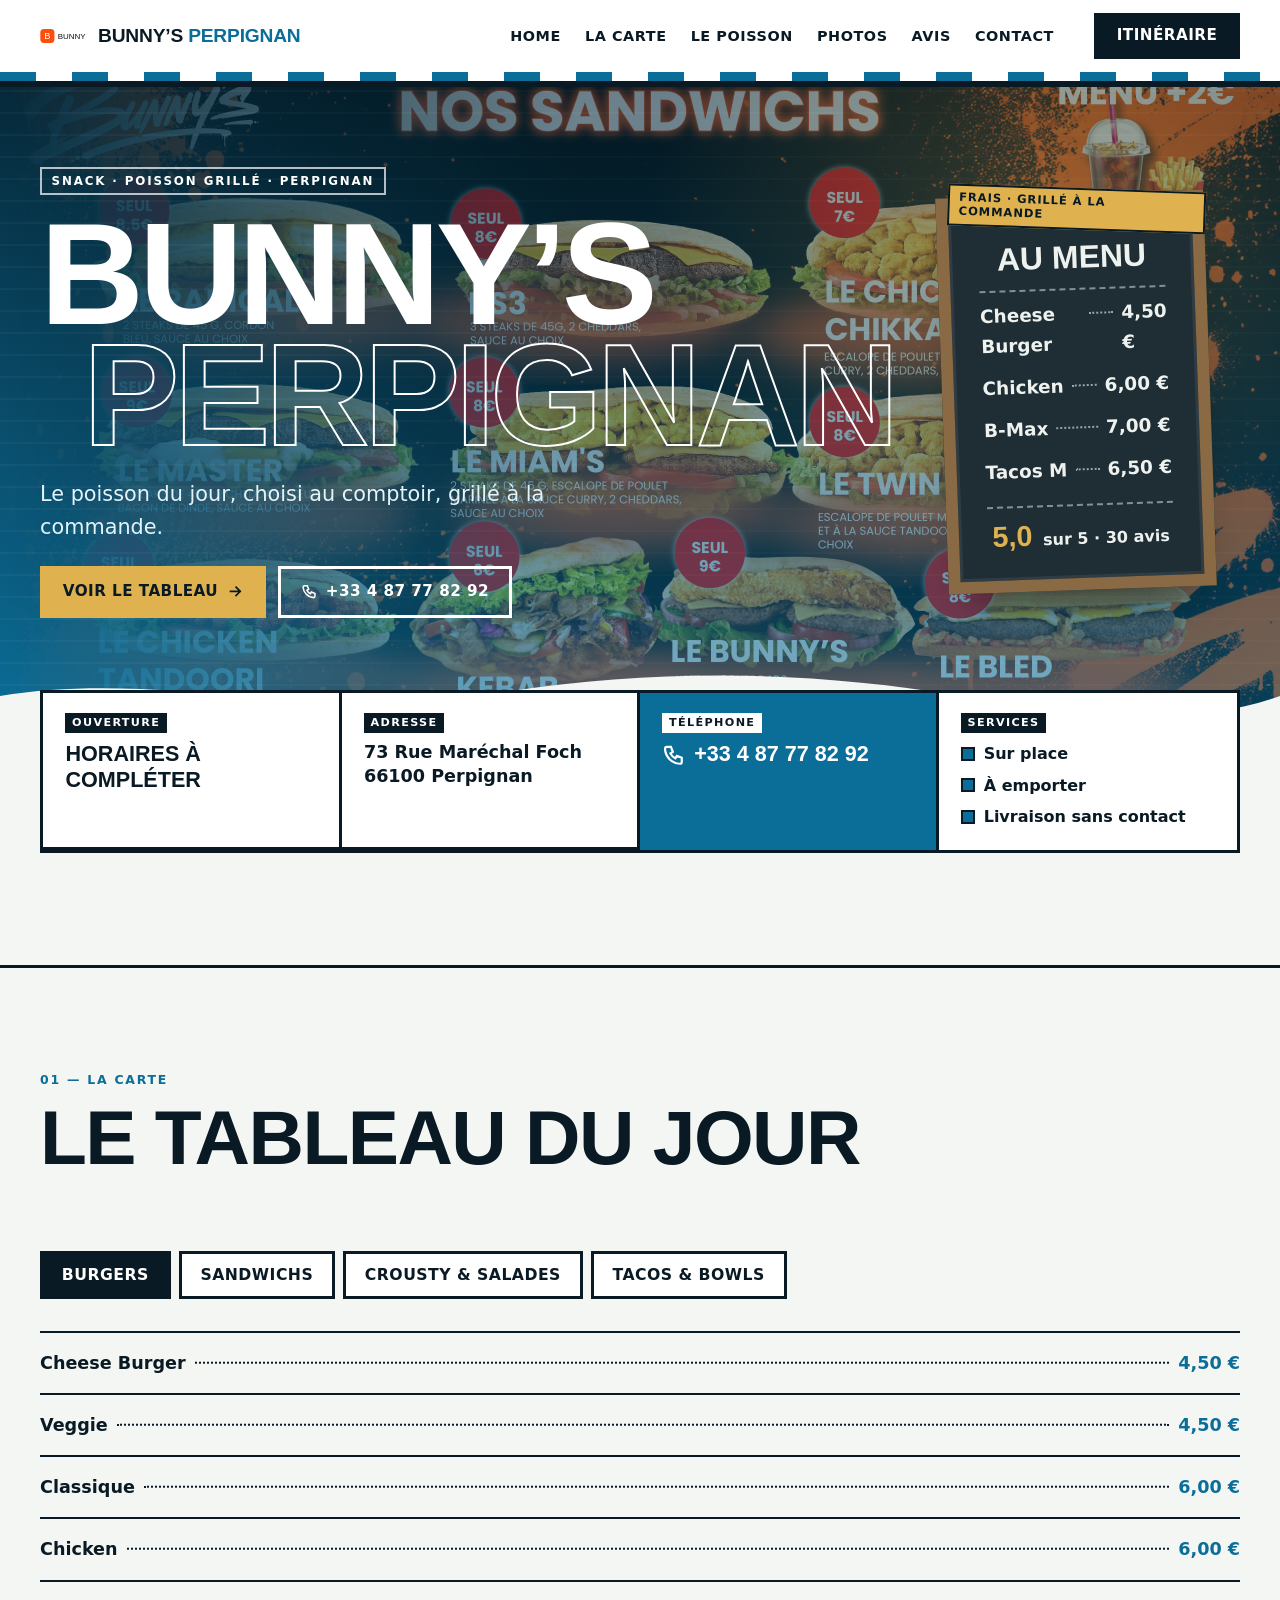
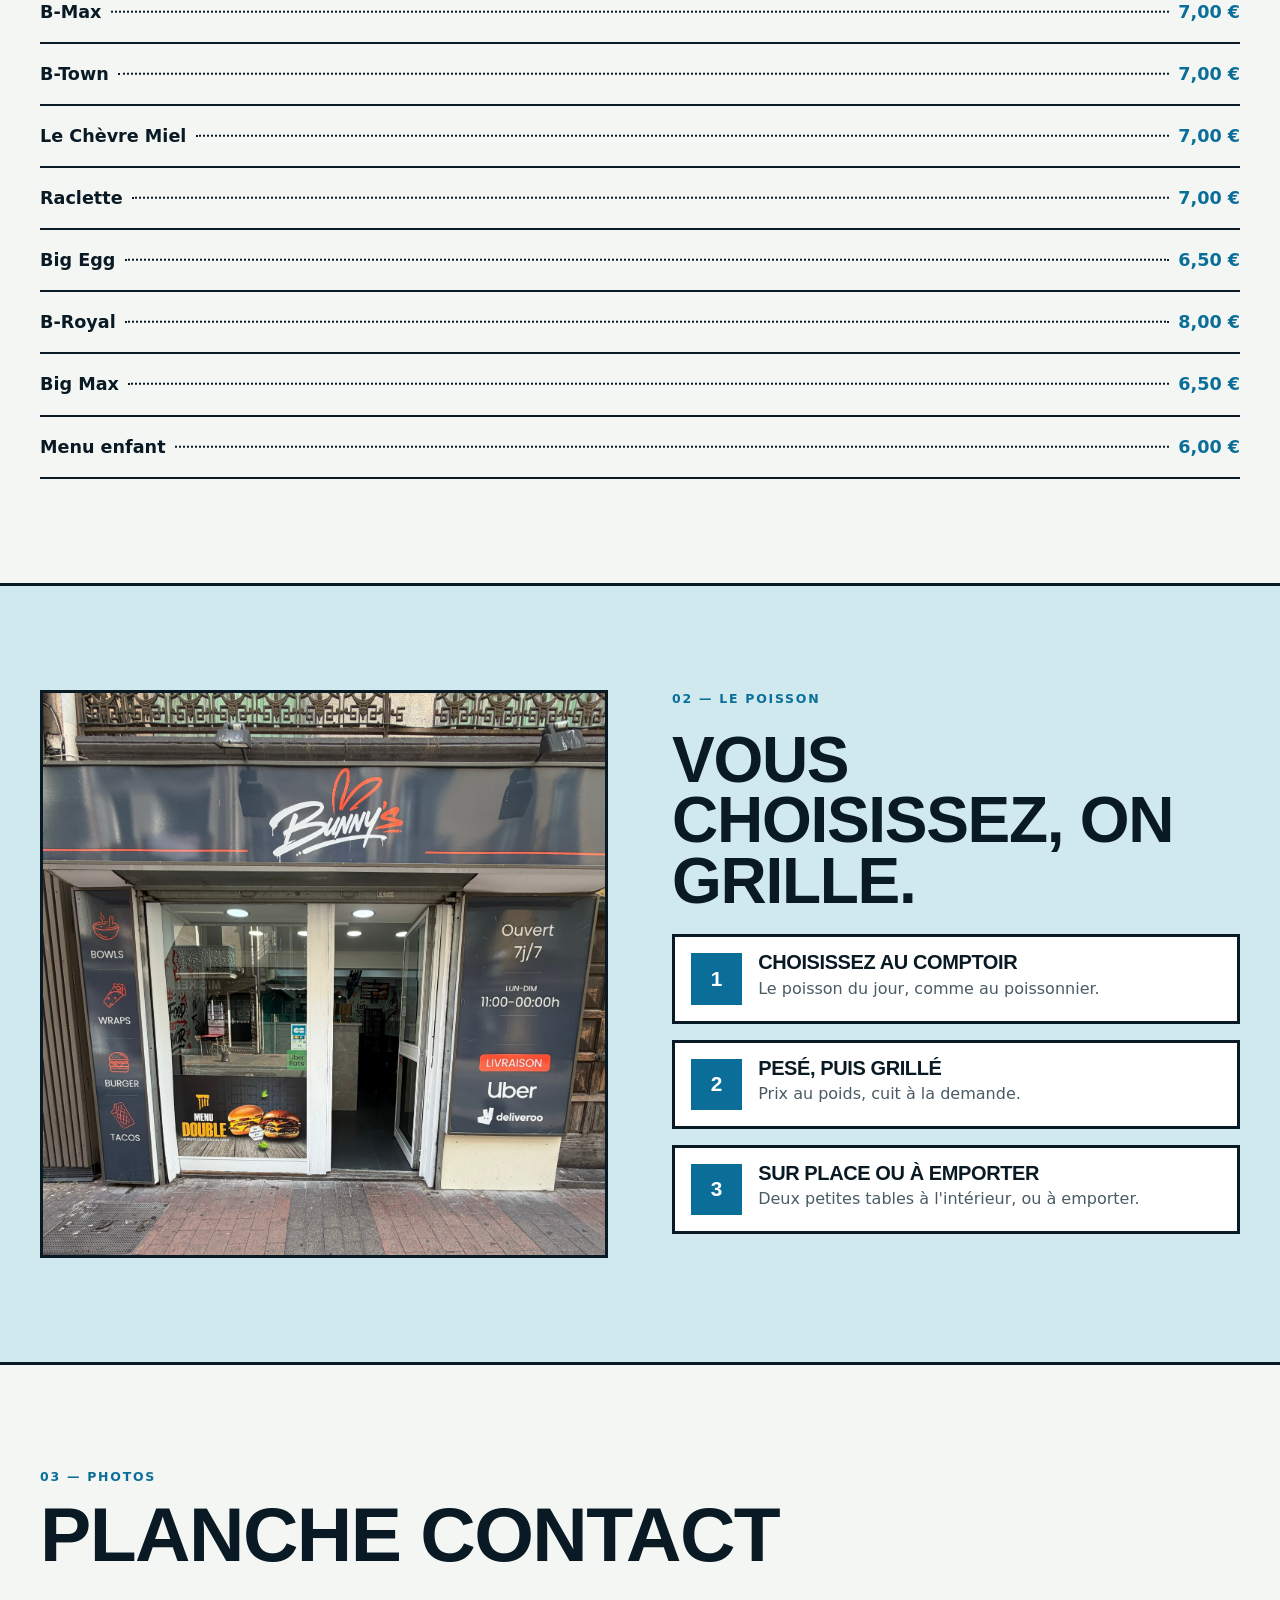
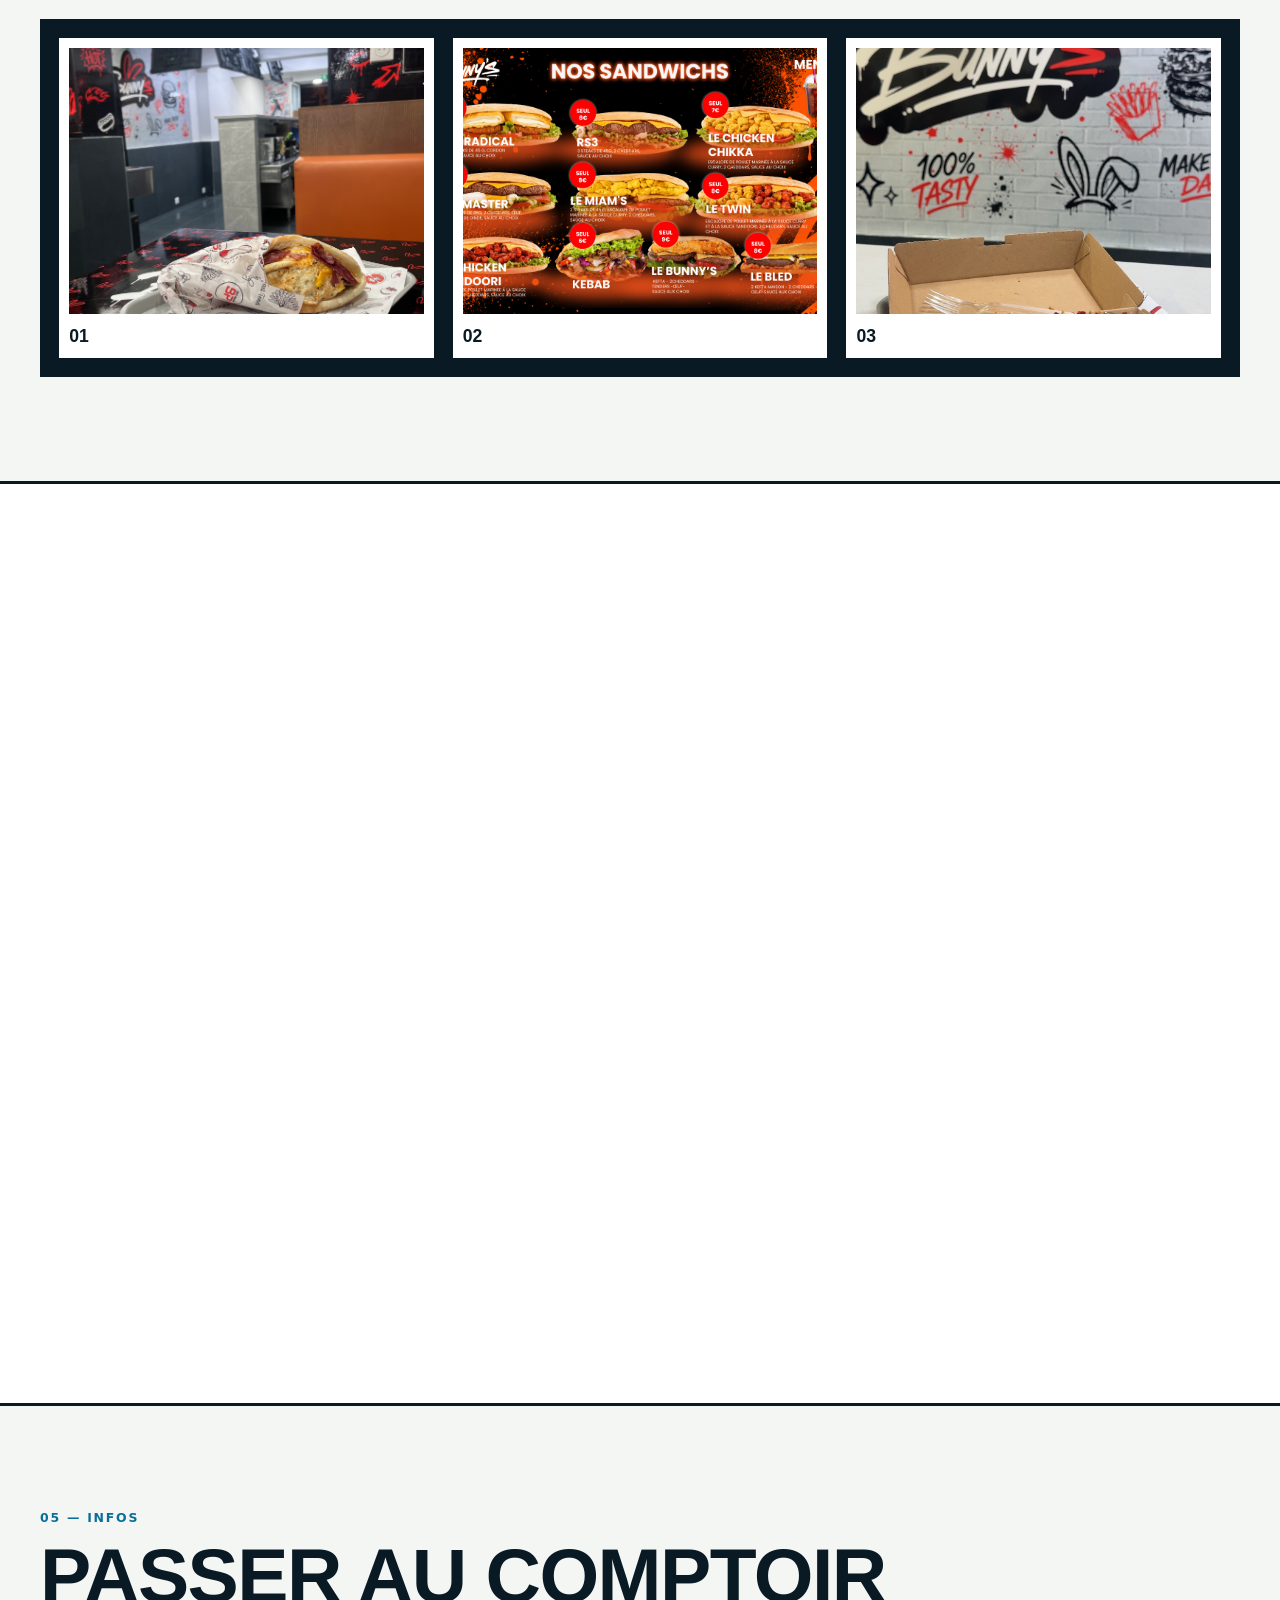
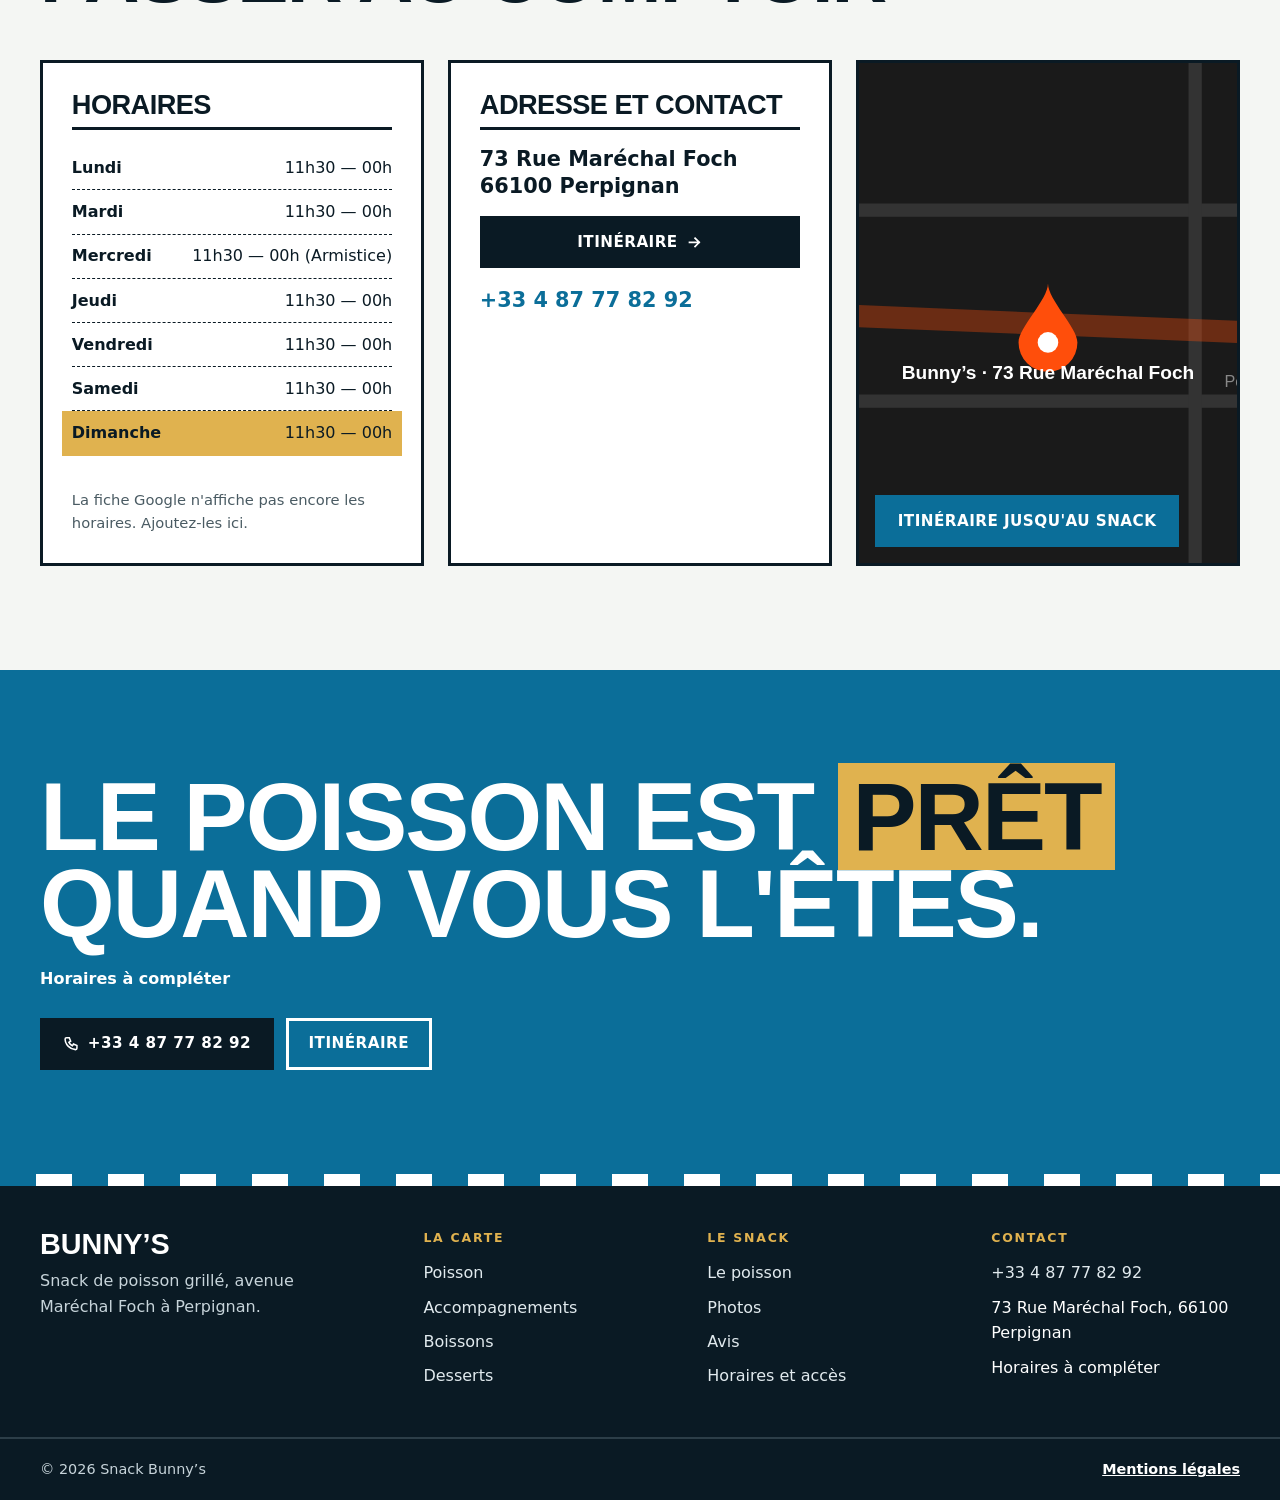
==== commit b3b9ea2b: "Bunny3: remove leftover template address and name Co-Authored-By: Claude Haiku 5.5 <noreply@anthropi" ====
--- a/index.html
+++ b/index.html
@@ -77,7 +77,7 @@
         <li><a href="contact.html">Contact</a></li>
       </ul>
 
-      <a class="lg-btn lg-btn--navy lg-nav__cta" href="https://www.google.com/maps/dir/?api=1&amp;destination=Snack+La+Gamba+Perpignan+73+Rue+Mar%C3%A9chal+Foch+66100+B%C3%A9ziers" rel="noopener">Itinéraire</a>
+      <a class="lg-btn lg-btn--navy lg-nav__cta" href="https://www.google.com/maps/dir/?api=1&amp;destination=Bunny%E2%80%99s+Perpignan+73+Rue+Mar%C3%A9chal+Foch+66100+B%C3%A9ziers" rel="noopener">Itinéraire</a>
 
       <button class="lg-burger" type="button" data-burger aria-expanded="false" aria-controls="drawer">
         <span class="lg-burger__label">Menu</span>
@@ -350,14 +350,14 @@
           <article class="lg-card lg-reveal" style="--delay:.08s">
             <h3 class="lg-card__title">Adresse et contact</h3>
             <p class="lg-card__big">73 Rue Maréchal Foch<br>66100 Perpignan</p>
-            <a class="lg-btn lg-btn--navy" href="https://www.google.com/maps/dir/?api=1&amp;destination=Snack+La+Gamba+Perpignan+73+Rue+Mar%C3%A9chal+Foch+66100+B%C3%A9ziers" rel="noopener">Itinéraire <svg class="lg-icon" aria-hidden="true"><use href="#icon-arrow"></use></svg></a>
+            <a class="lg-btn lg-btn--navy" href="https://www.google.com/maps/dir/?api=1&amp;destination=Bunny%E2%80%99s+Perpignan+73+Rue+Mar%C3%A9chal+Foch+66100+B%C3%A9ziers" rel="noopener">Itinéraire <svg class="lg-icon" aria-hidden="true"><use href="#icon-arrow"></use></svg></a>
             <p class="lg-card__phone"><a href="tel:+33487778292">+33 4 87 77 82 92</a></p>
           </article>
 
           <figure class="lg-map lg-reveal" style="--delay:.16s">
             <img src="assets/img/map.svg" width="1200" height="720" loading="lazy" alt="Schéma d'accès au Snack Bunny’s, 73 rue Maréchal Foch à Perpignan">
             <figcaption>
-              <a class="lg-btn lg-btn--sea" href="https://www.google.com/maps/dir/?api=1&amp;destination=Snack+La+Gamba+Perpignan+73+Rue+Mar%C3%A9chal+Foch+66100+B%C3%A9ziers" rel="noopener">Itinéraire jusqu'au snack</a>
+              <a class="lg-btn lg-btn--sea" href="https://www.google.com/maps/dir/?api=1&amp;destination=Bunny%E2%80%99s+Perpignan+73+Rue+Mar%C3%A9chal+Foch+66100+B%C3%A9ziers" rel="noopener">Itinéraire jusqu'au snack</a>
             </figcaption>
           </figure>
         </div>
@@ -374,7 +374,7 @@
             <svg class="lg-icon" aria-hidden="true"><use href="#icon-phone"></use></svg>
             +33 4 87 77 82 92
           </a>
-          <a class="lg-btn lg-btn--line-navy" href="https://www.google.com/maps/dir/?api=1&amp;destination=Snack+La+Gamba+Perpignan+73+Rue+Mar%C3%A9chal+Foch+66100+B%C3%A9ziers" rel="noopener">Itinéraire</a>
+          <a class="lg-btn lg-btn--line-navy" href="https://www.google.com/maps/dir/?api=1&amp;destination=Bunny%E2%80%99s+Perpignan+73+Rue+Mar%C3%A9chal+Foch+66100+B%C3%A9ziers" rel="noopener">Itinéraire</a>
         </div>
       </div>
     </section>
@@ -425,7 +425,7 @@
     <a class="lg-dock__btn" href="tel:+33487778292">
       <svg class="lg-icon" aria-hidden="true"><use href="#icon-phone"></use></svg> Appeler
     </a>
-    <a class="lg-dock__btn lg-dock__btn--sea" href="https://www.google.com/maps/dir/?api=1&amp;destination=Snack+La+Gamba+Perpignan+73+Rue+Mar%C3%A9chal+Foch+66100+B%C3%A9ziers" rel="noopener">Itinéraire</a>
+    <a class="lg-dock__btn lg-dock__btn--sea" href="https://www.google.com/maps/dir/?api=1&amp;destination=Bunny%E2%80%99s+Perpignan+73+Rue+Mar%C3%A9chal+Foch+66100+B%C3%A9ziers" rel="noopener">Itinéraire</a>
   </nav>
 
   <dialog class="lg-lightbox" id="lightbox" aria-labelledby="lightbox-caption">
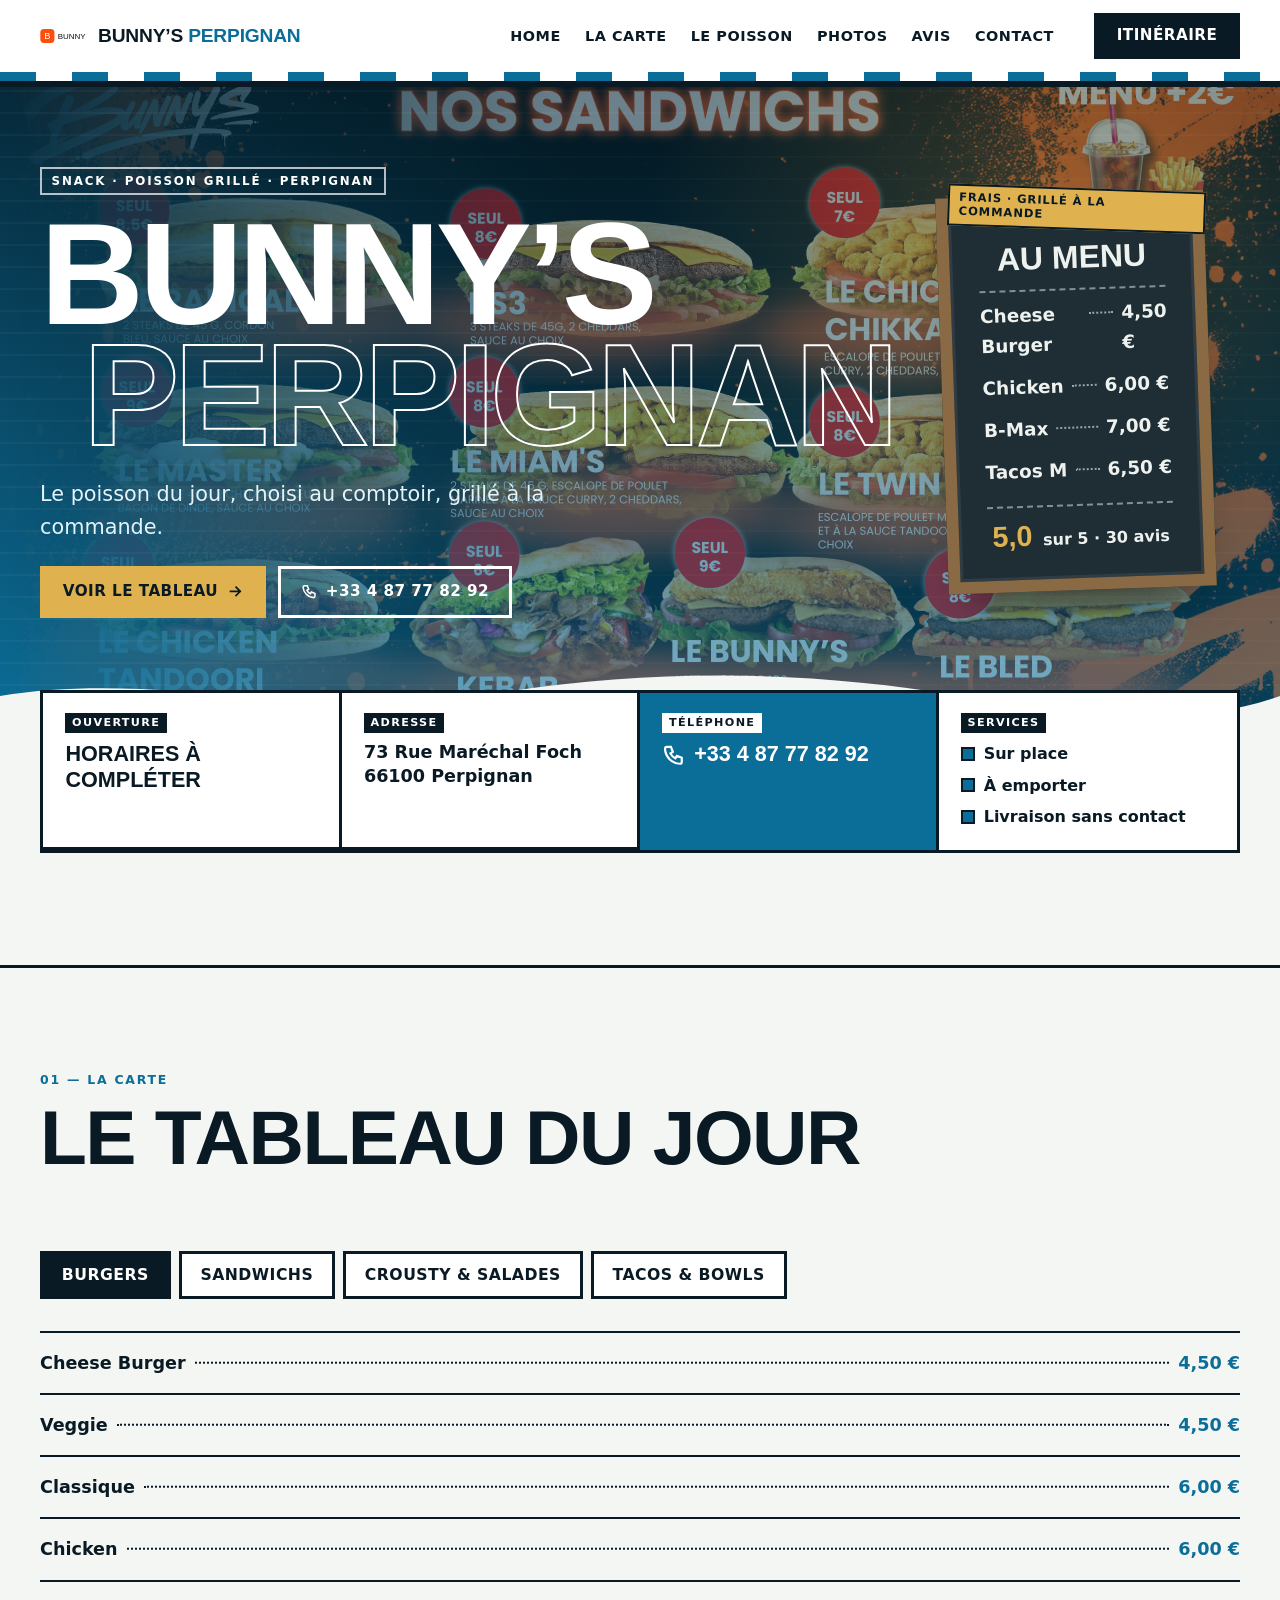
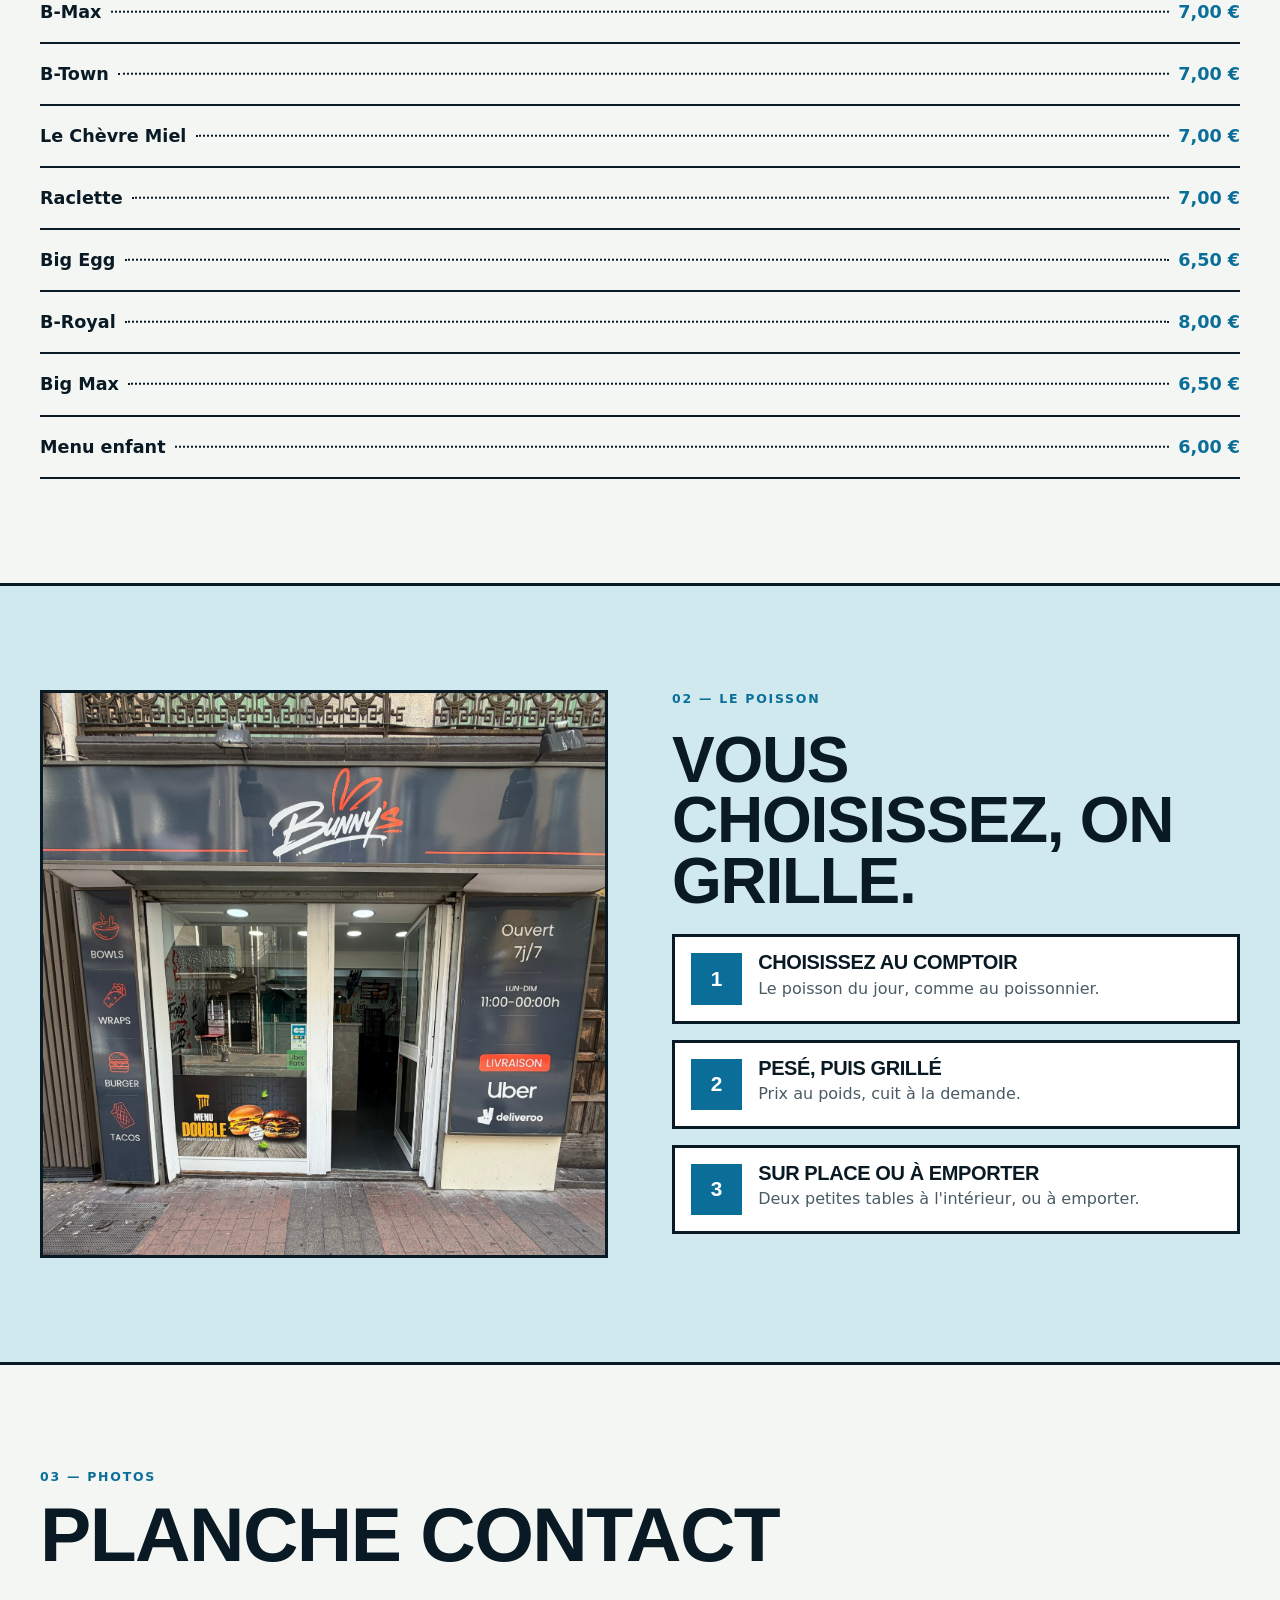
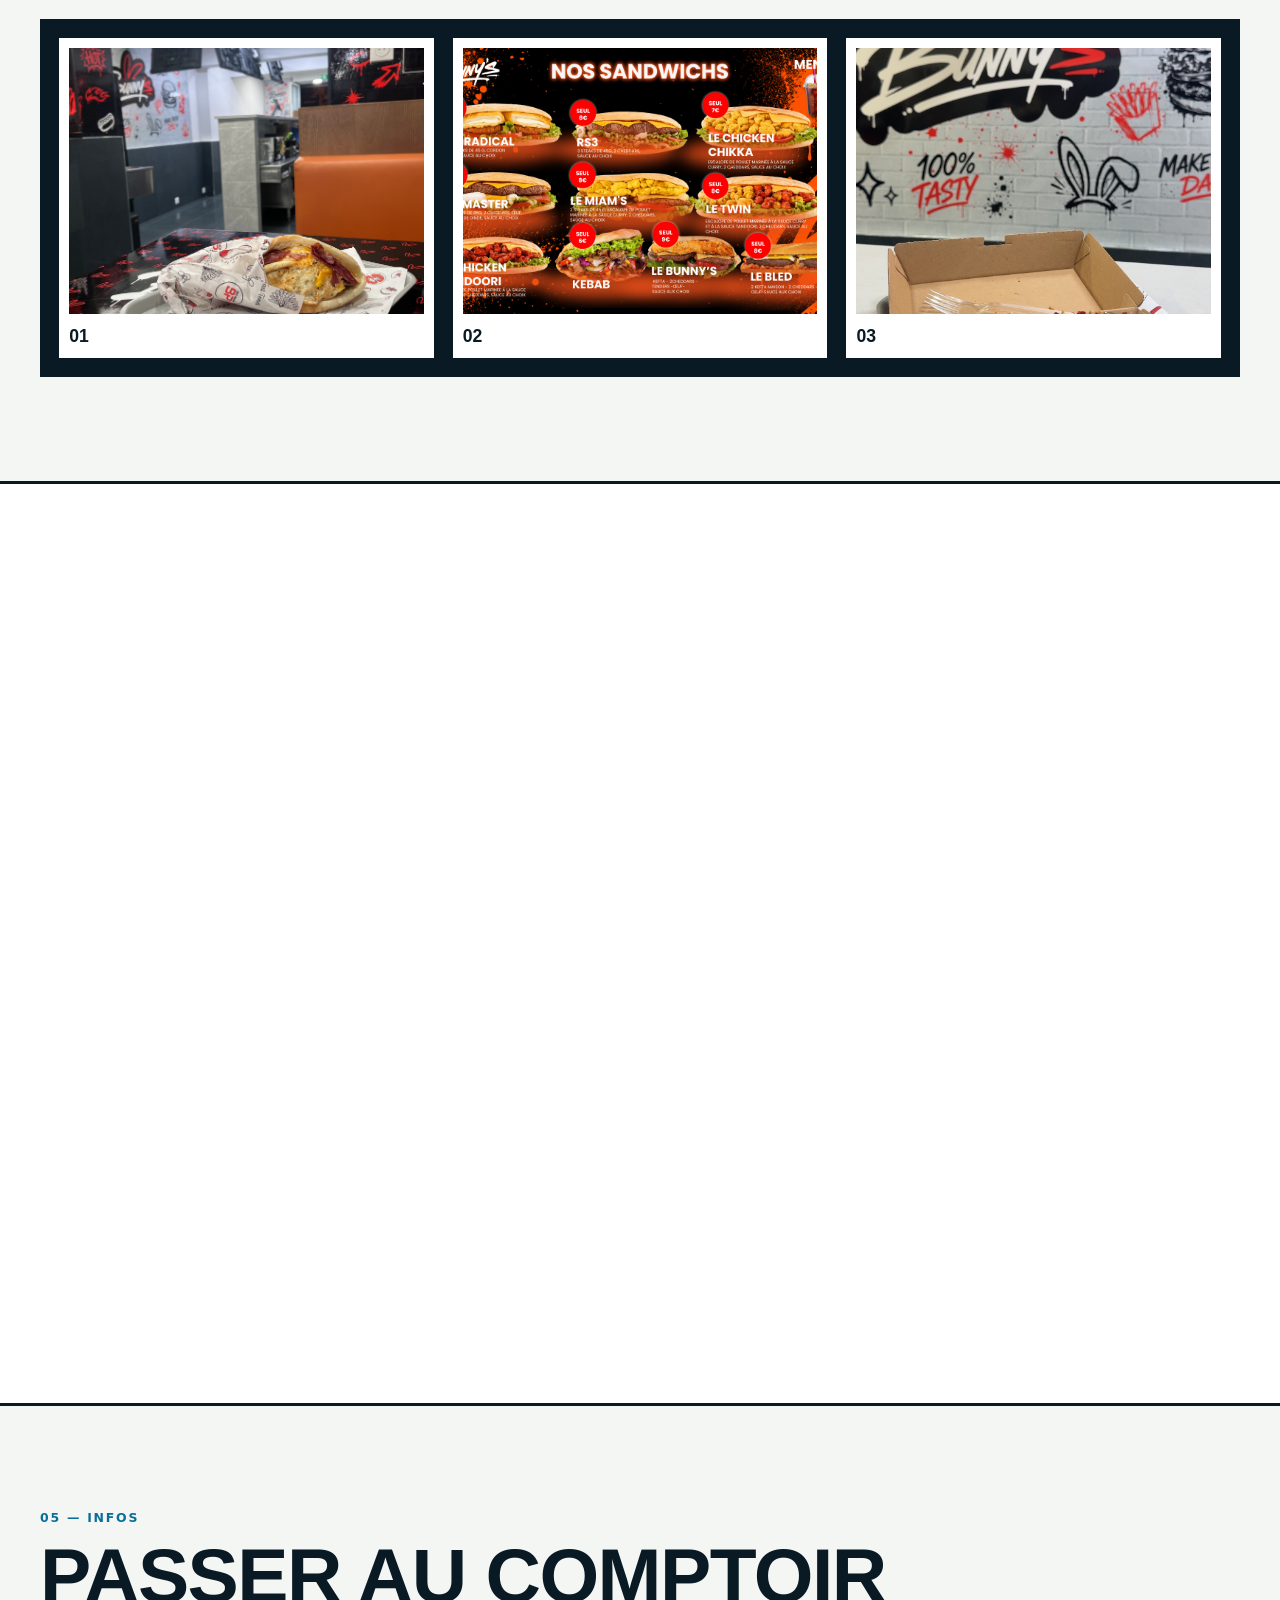
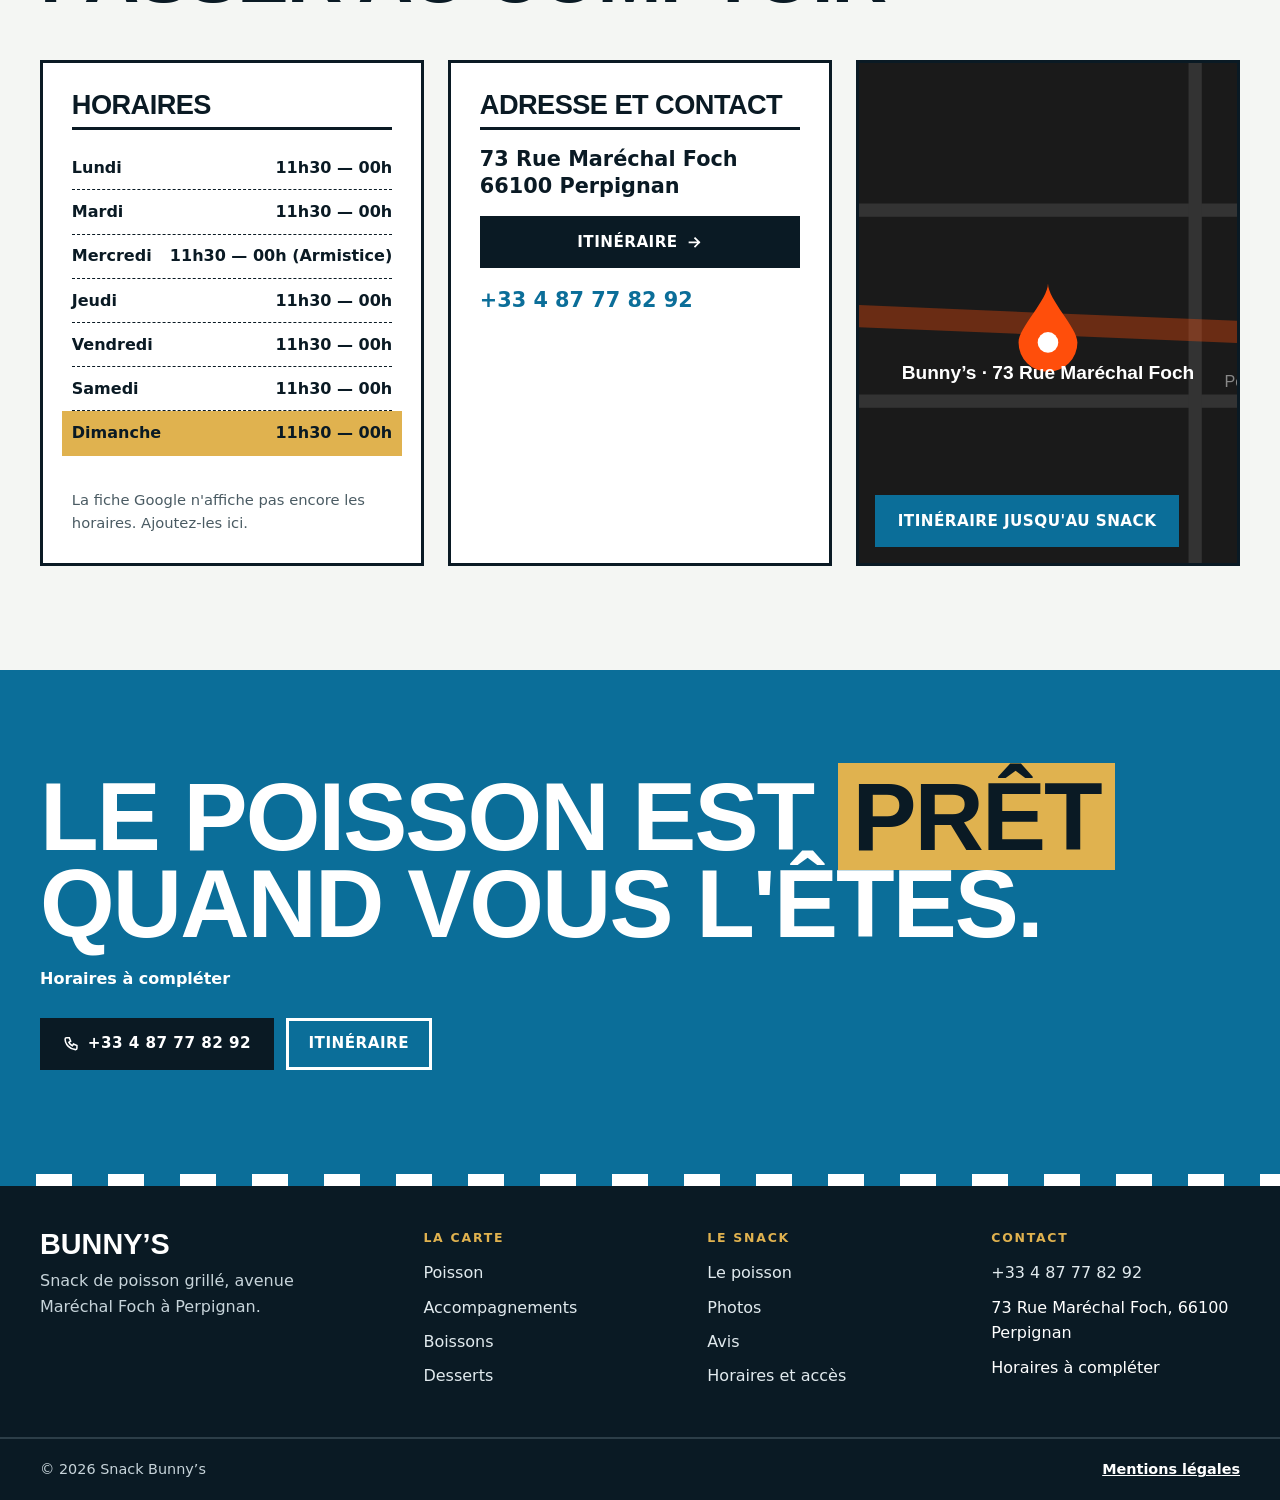
==== commit 2e398f0b: "Bunny3: apply business info, rating and hours across all pages Co-Authored-By: Claude Haiku 5.5 <nor" ====
--- a/index.html
+++ b/index.html
@@ -336,13 +336,13 @@
           <article class="lg-card lg-reveal">
             <h3 class="lg-card__title">Horaires</h3>
             <ul class="lg-hours" data-hours>
-              <li data-day="1"><span>Lundi</span><span class="lg-hours__time">11h30 — 00h</span></li>
-              <li data-day="2"><span>Mardi</span><span class="lg-hours__time">11h30 — 00h</span></li>
-              <li data-day="3"><span>Mercredi</span><span class="lg-hours__time">11h30 — 00h (Armistice)</span></li>
-              <li data-day="4"><span>Jeudi</span><span class="lg-hours__time">11h30 — 00h</span></li>
-              <li data-day="5"><span>Vendredi</span><span class="lg-hours__time">11h30 — 00h</span></li>
-              <li data-day="6"><span>Samedi</span><span class="lg-hours__time">11h30 — 00h</span></li>
-              <li data-day="0"><span>Dimanche</span><span class="lg-hours__time">11h30 — 00h</span></li>
+              <li data-day="1"><span>Lundi</span><span>11h30 — 00h</span></li>
+              <li data-day="2"><span>Mardi</span><span>11h30 — 00h</span></li>
+              <li data-day="3"><span>Mercredi</span><span>11h30 — 00h (Armistice)</span></li>
+              <li data-day="4"><span>Jeudi</span><span>11h30 — 00h</span></li>
+              <li data-day="5"><span>Vendredi</span><span>11h30 — 00h</span></li>
+              <li data-day="6"><span>Samedi</span><span>11h30 — 00h</span></li>
+              <li data-day="0"><span>Dimanche</span><span>11h30 — 00h</span></li>
             </ul>
             <p class="lg-note">La fiche Google n'affiche pas encore les horaires. Ajoutez-les ici.</p>
           </article>
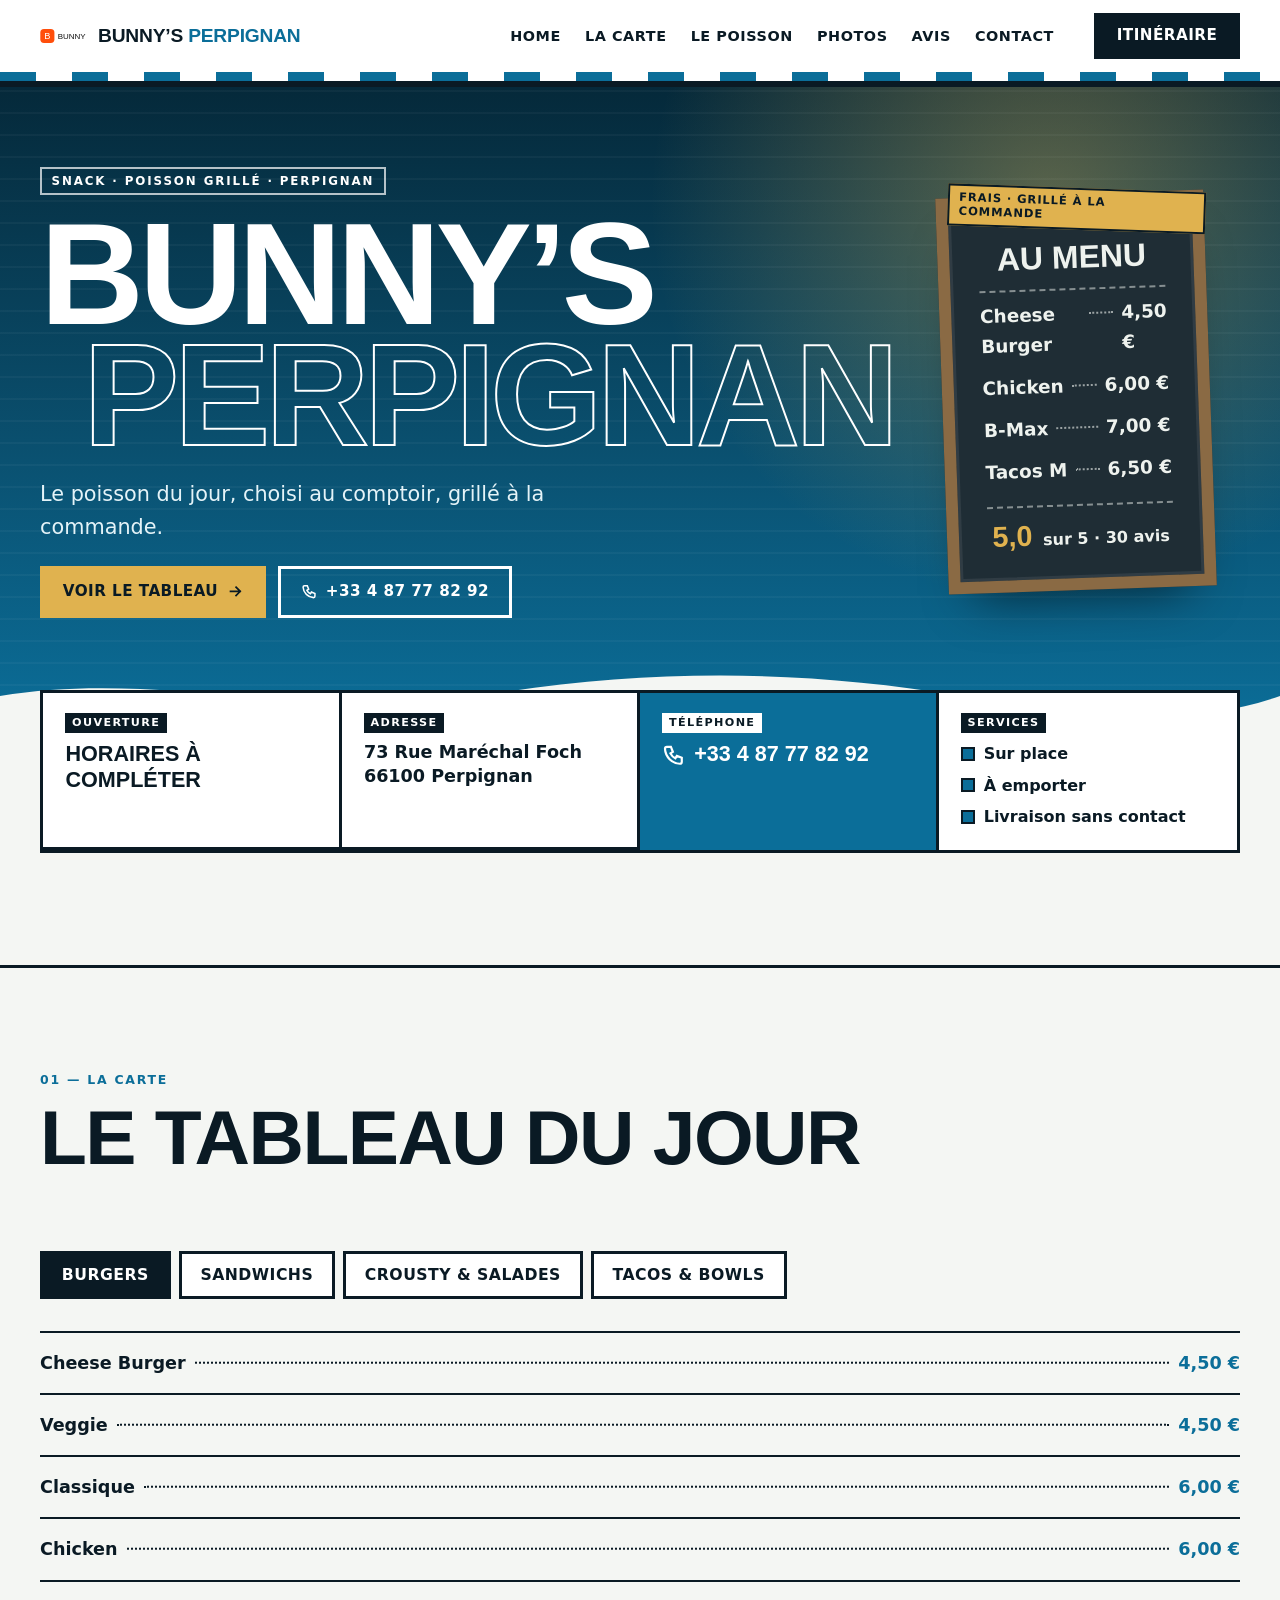
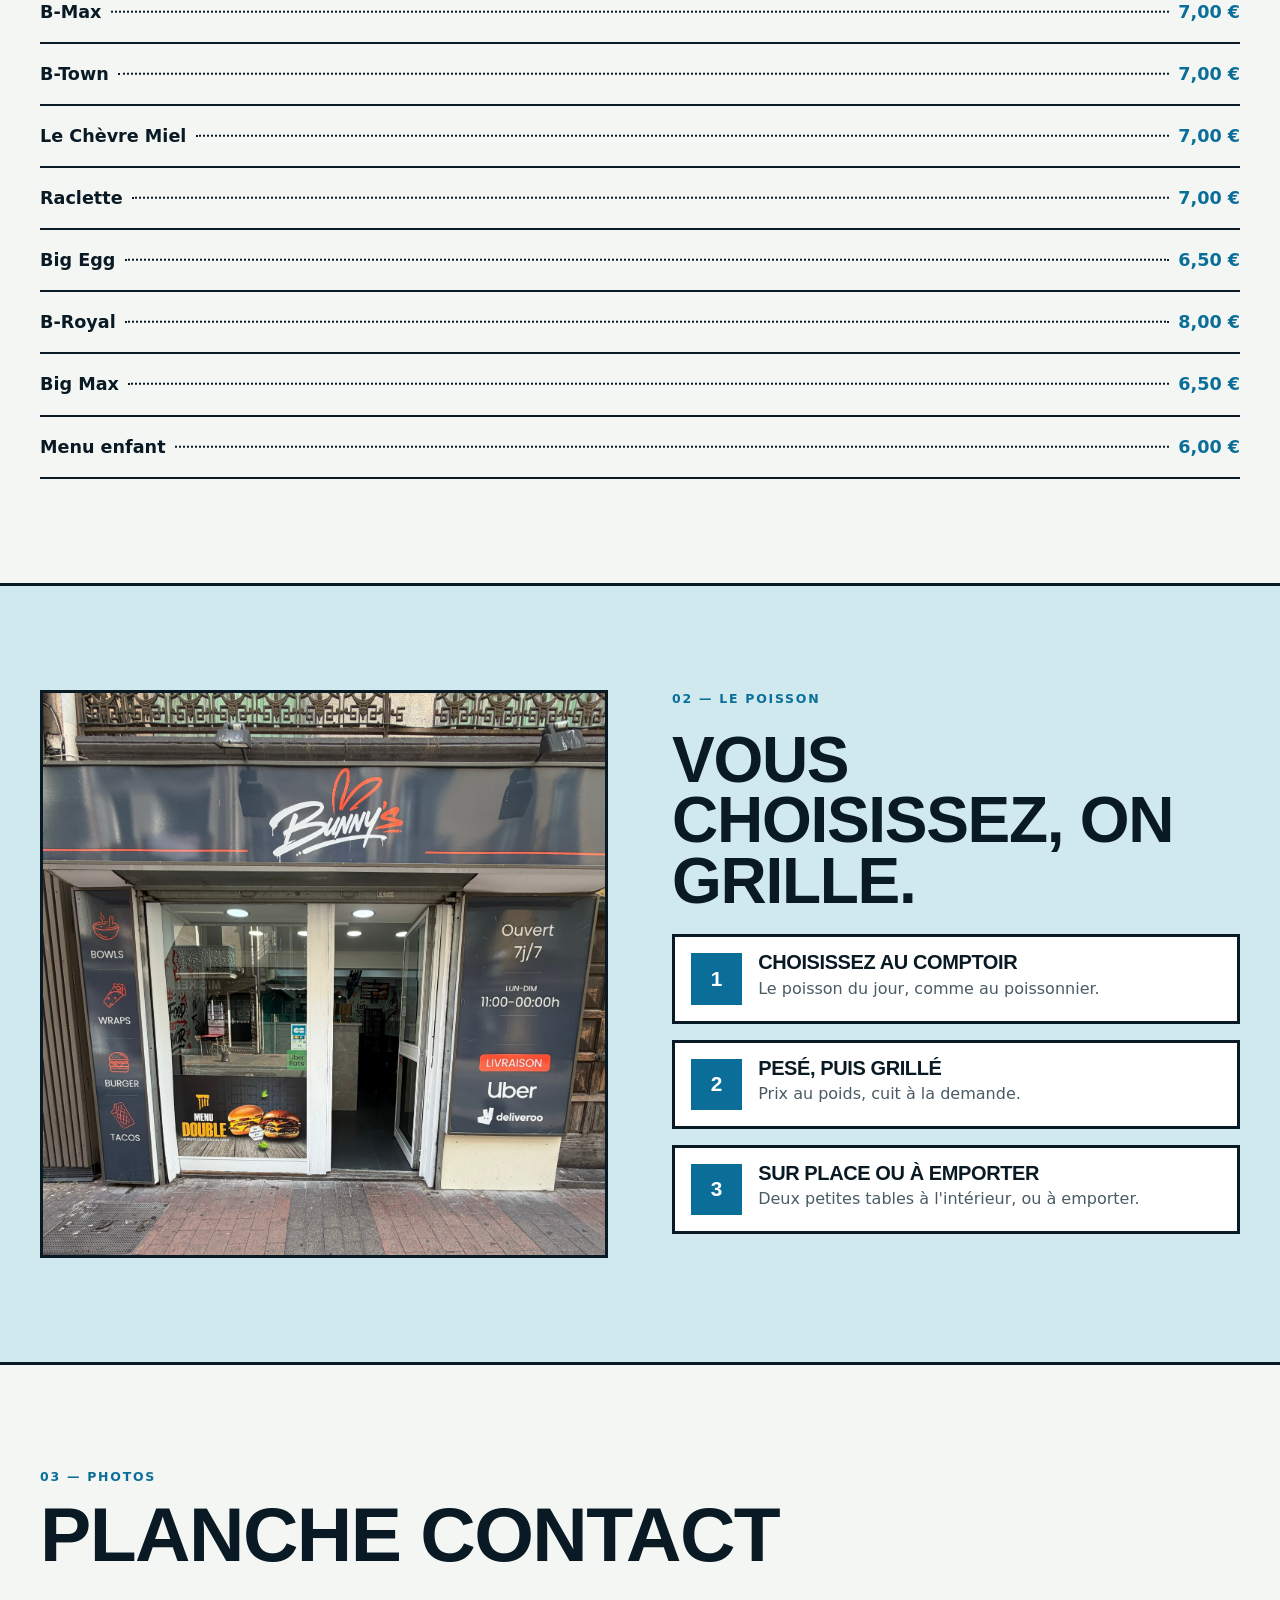
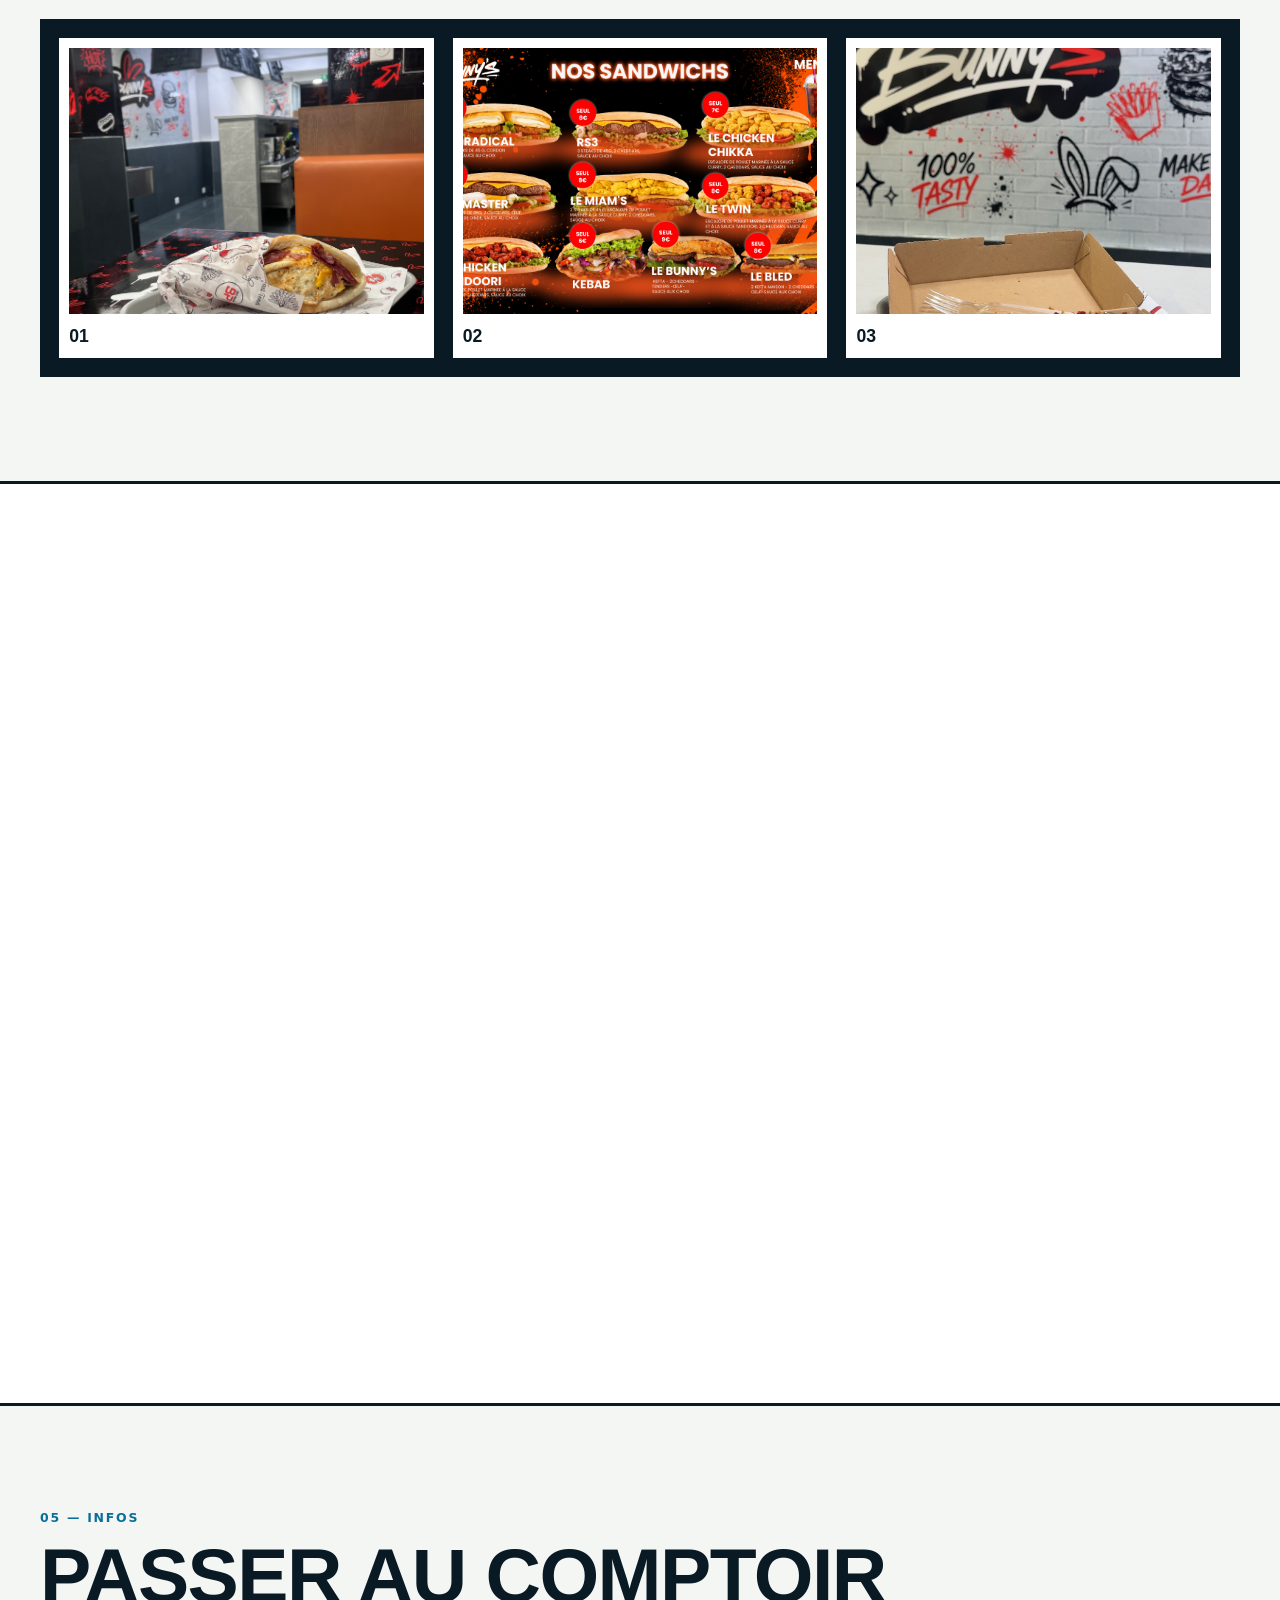
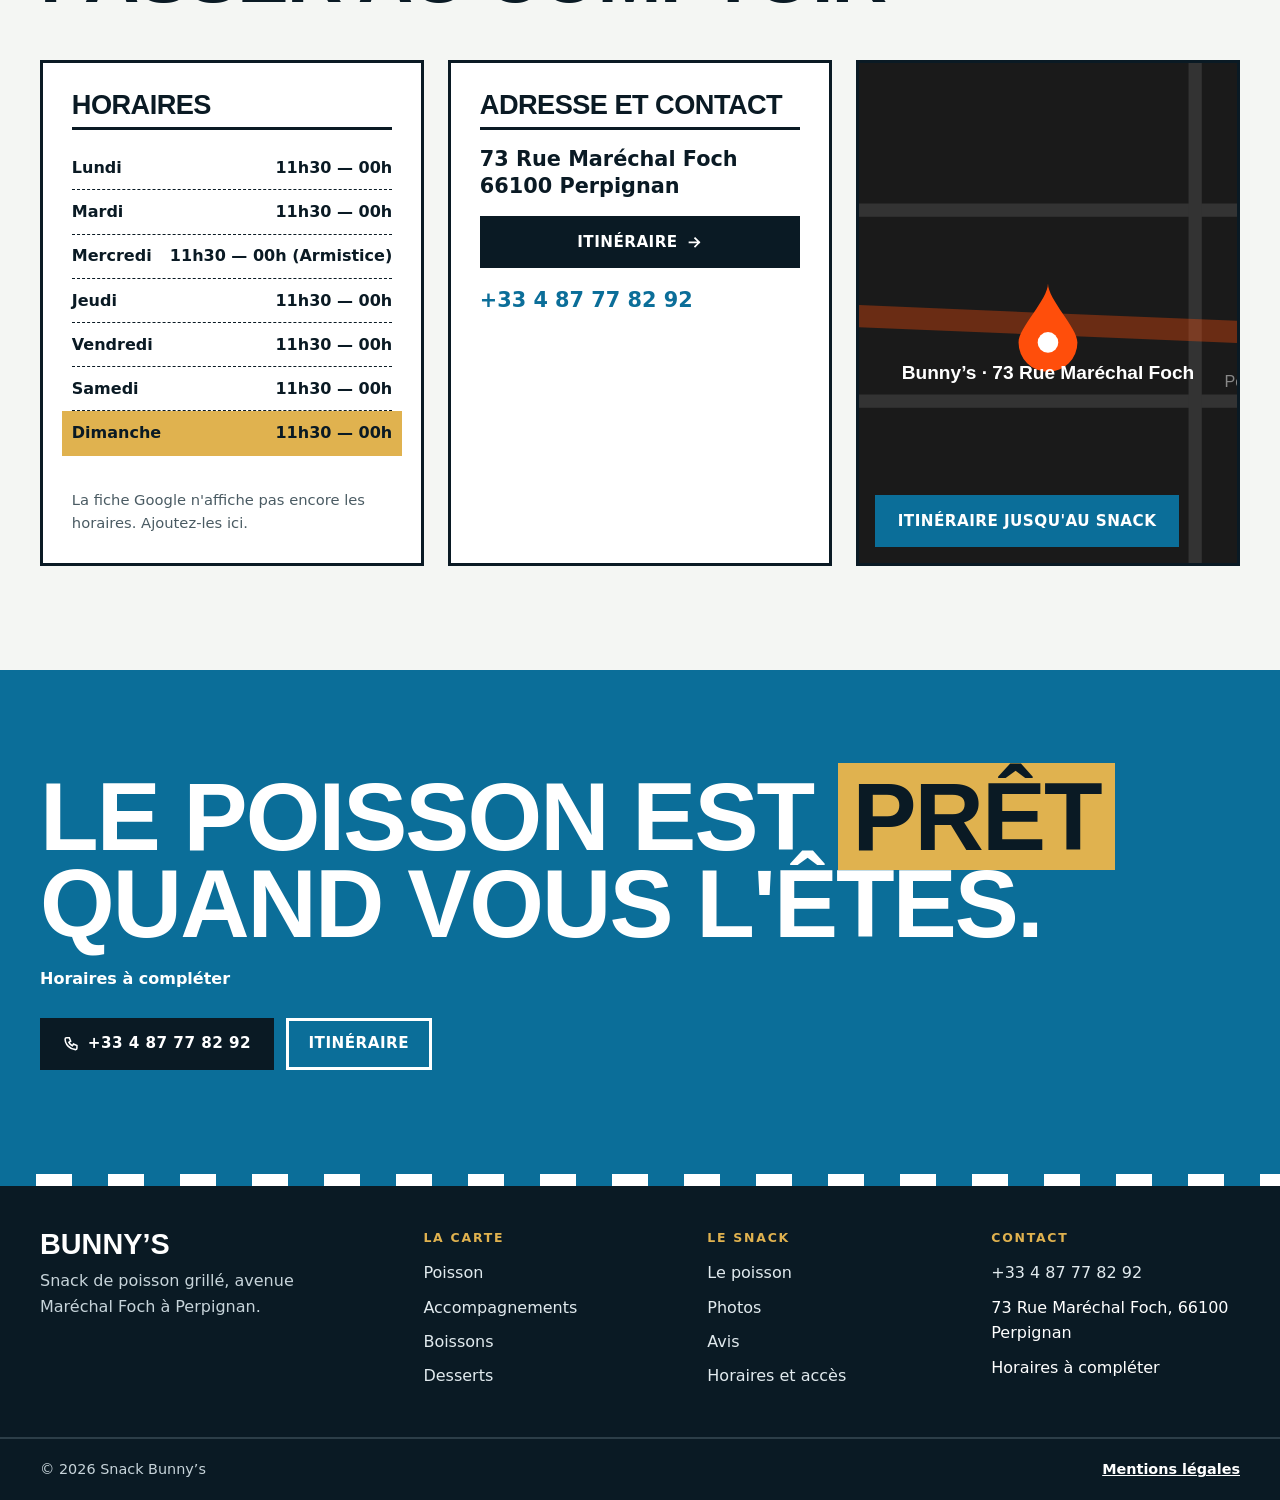
==== commit d245cd04: "Bunny3: remove hero cover image Co-Authored-By: Claude Haiku 5.5 <noreply@anthropic.com>" ====
--- a/index.html
+++ b/index.html
@@ -114,7 +114,6 @@
   <main id="main">
     <!-- HERO: sea sky, chalkboard menu, wave edge -->
     <section class="lg-hero" id="top" aria-labelledby="hero-title">
-      <figure class="lg-hero__photo" aria-hidden="true"><img src="assets/img/image_003.jpg" alt="" width="1200" height="900" loading="eager"></figure>
       <div class="lg-wrap lg-hero__grid">
         <div class="lg-hero__text">
           <p class="lg-hero__eyebrow">Snack · Poisson grillé · Perpignan</p>
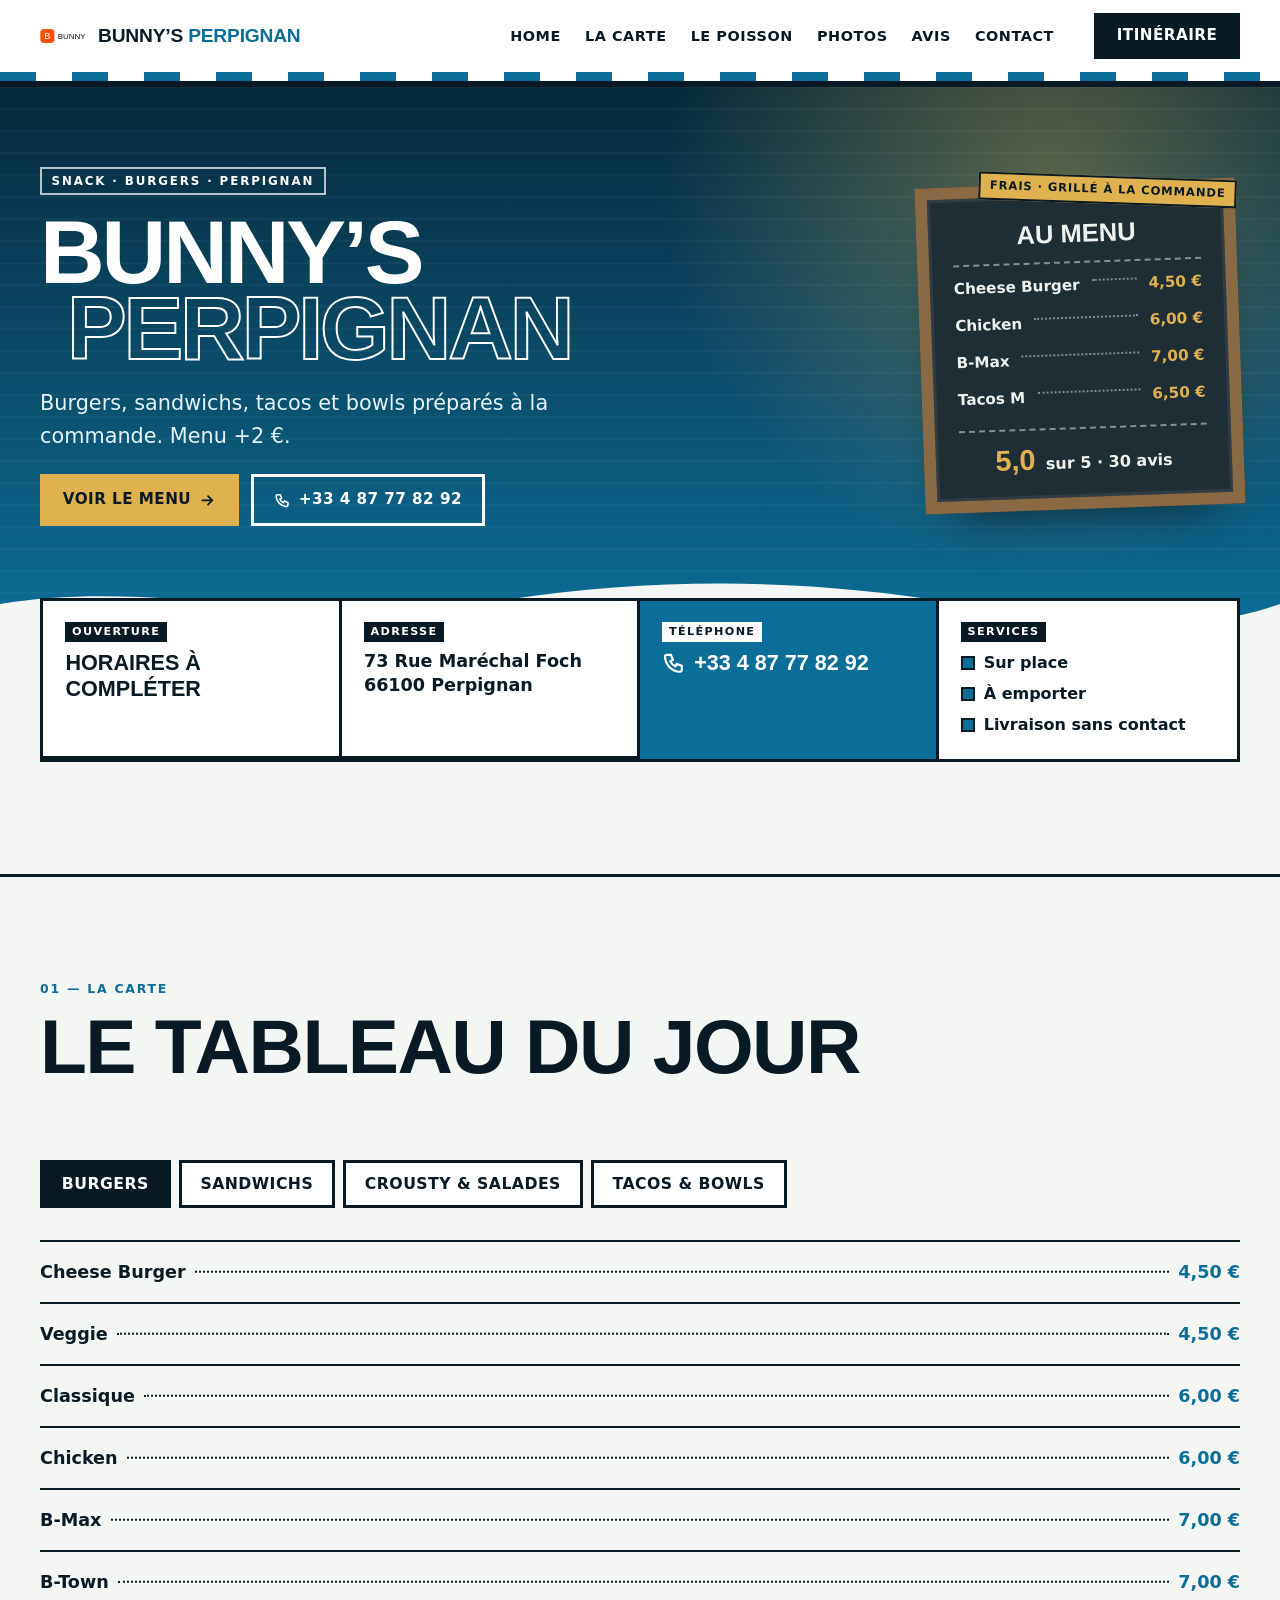
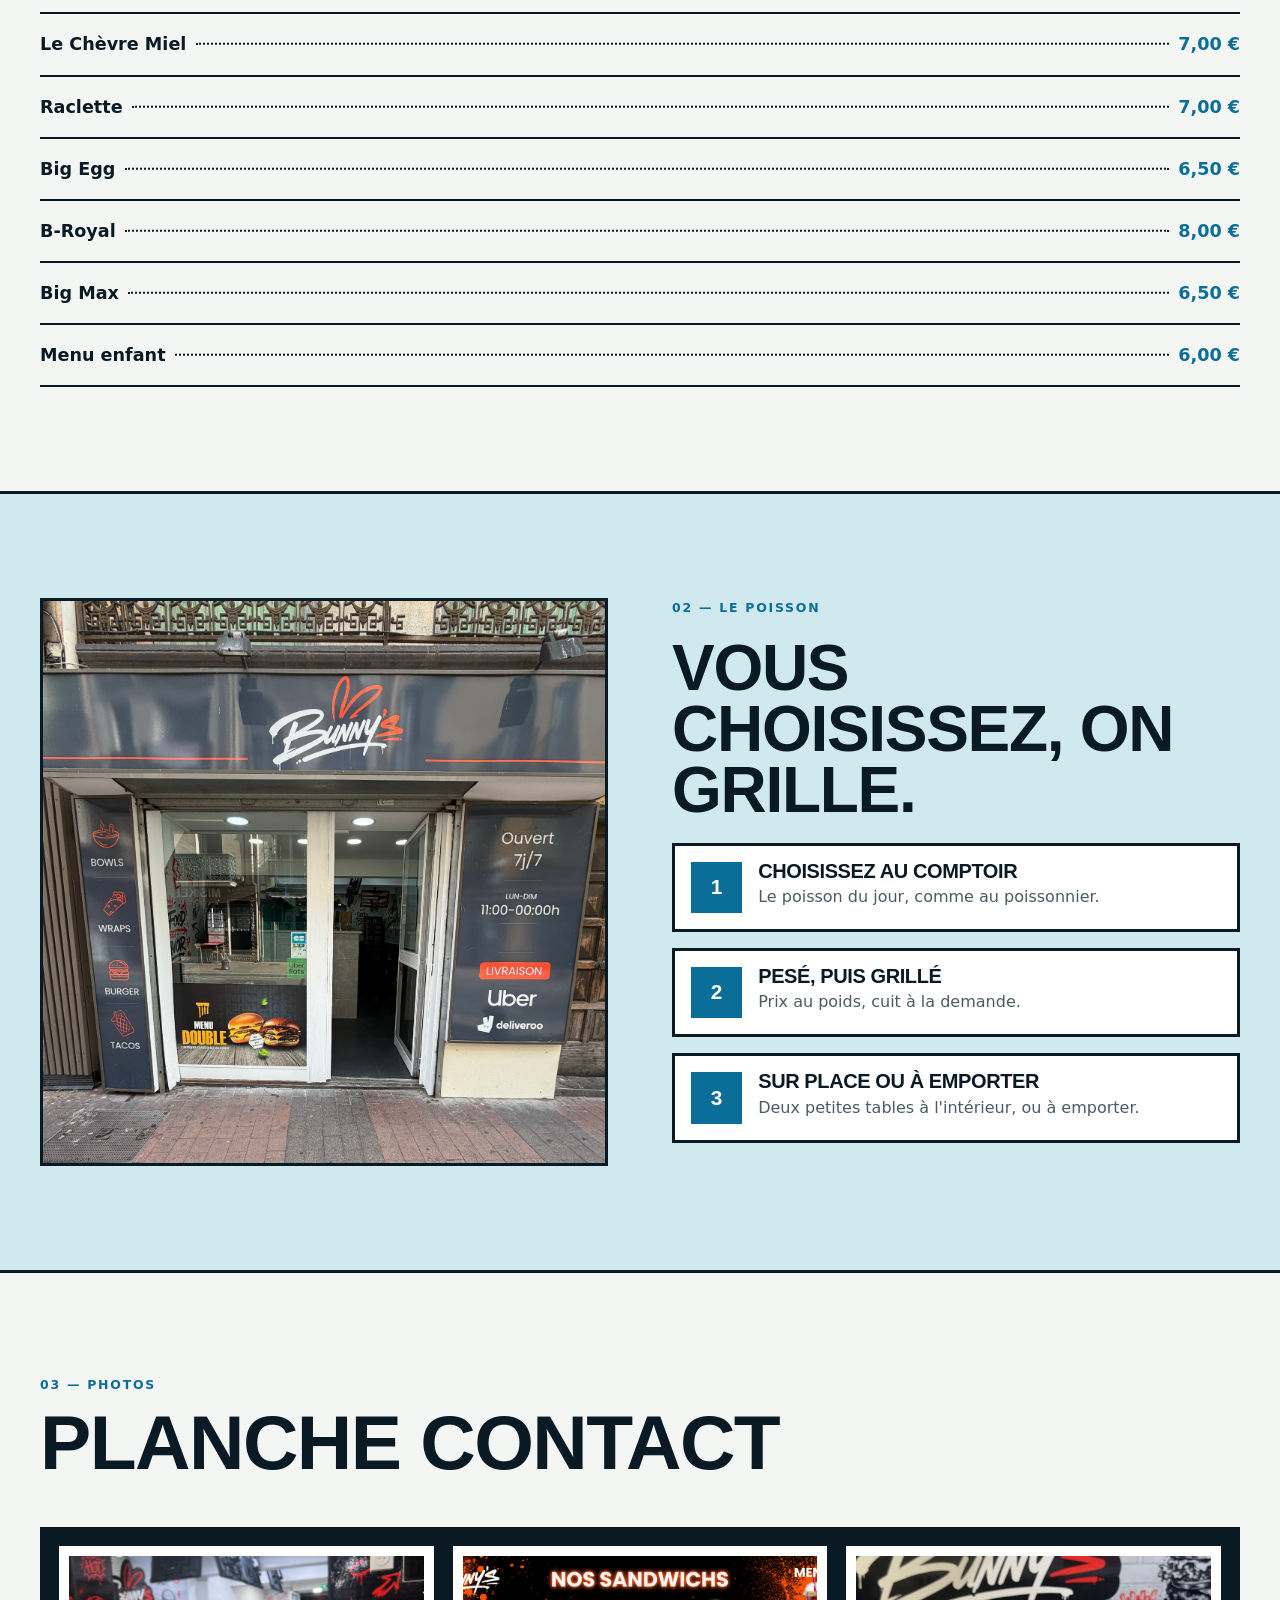
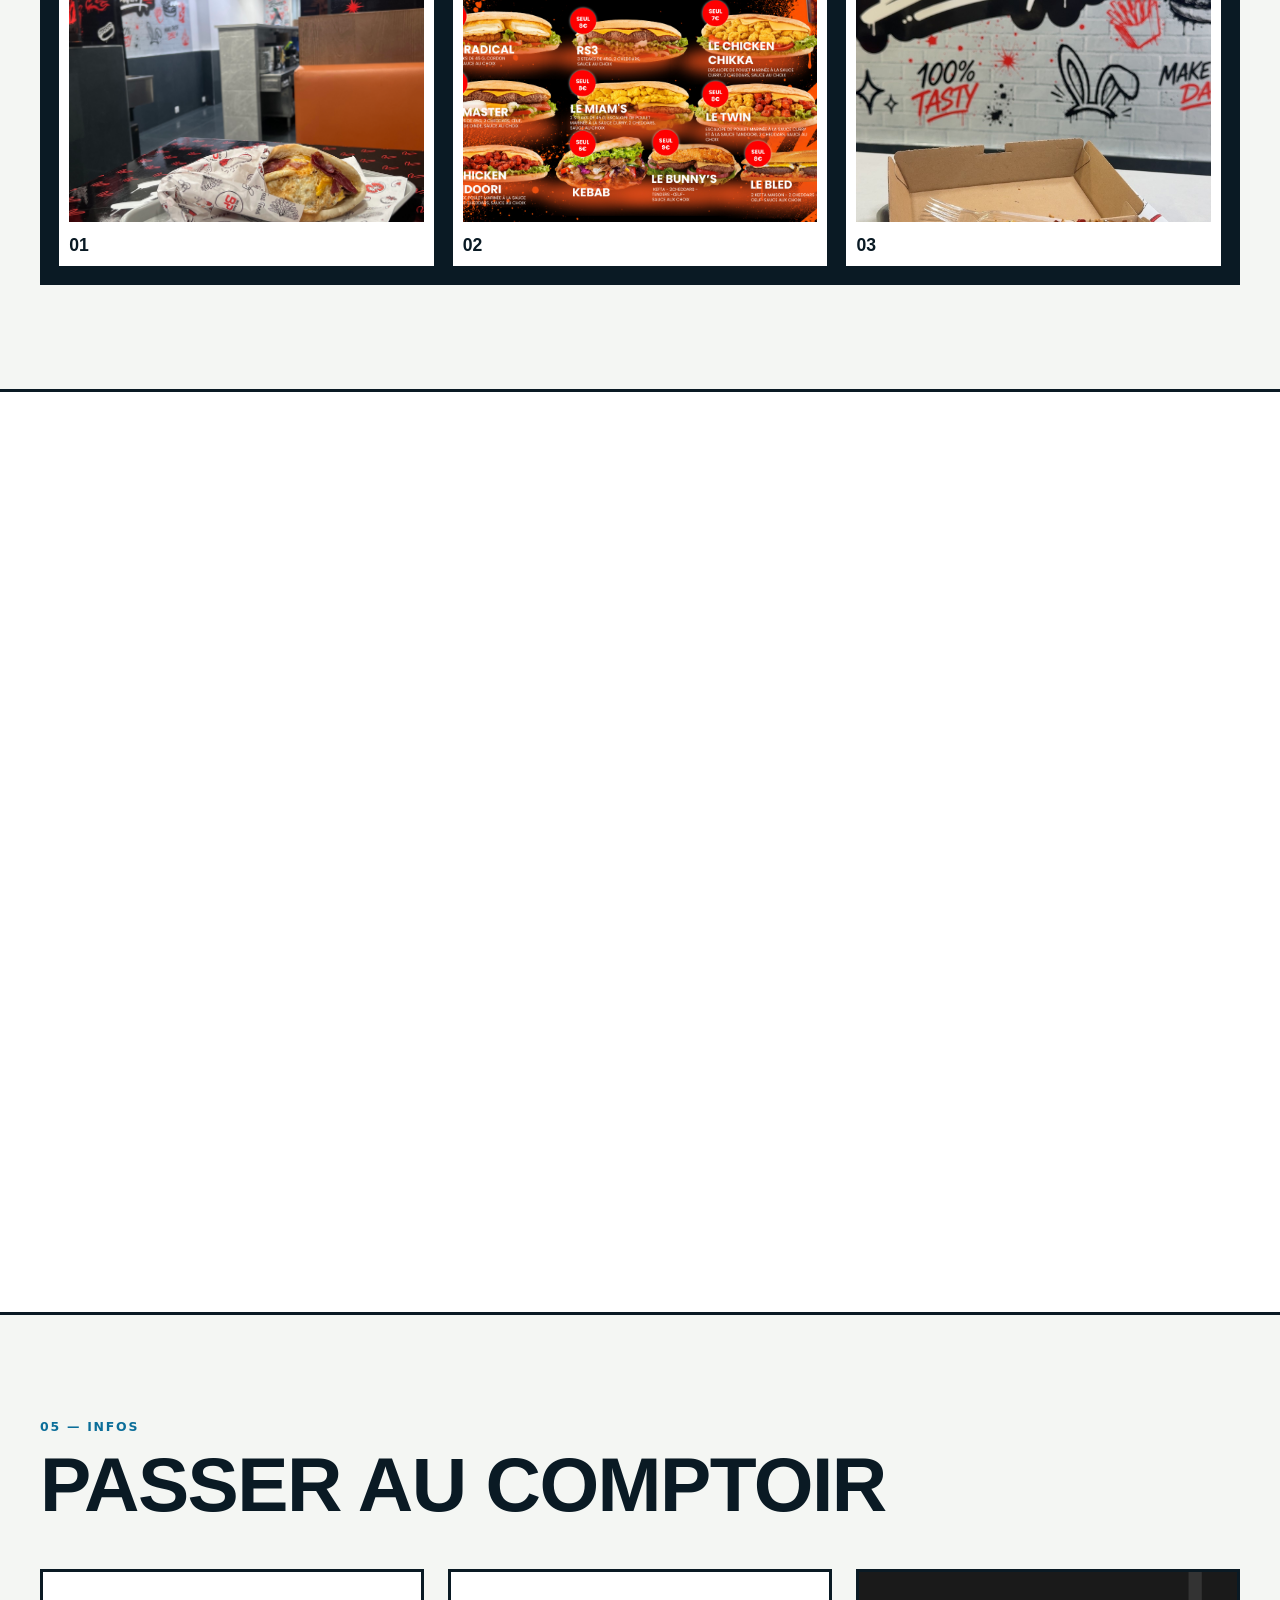
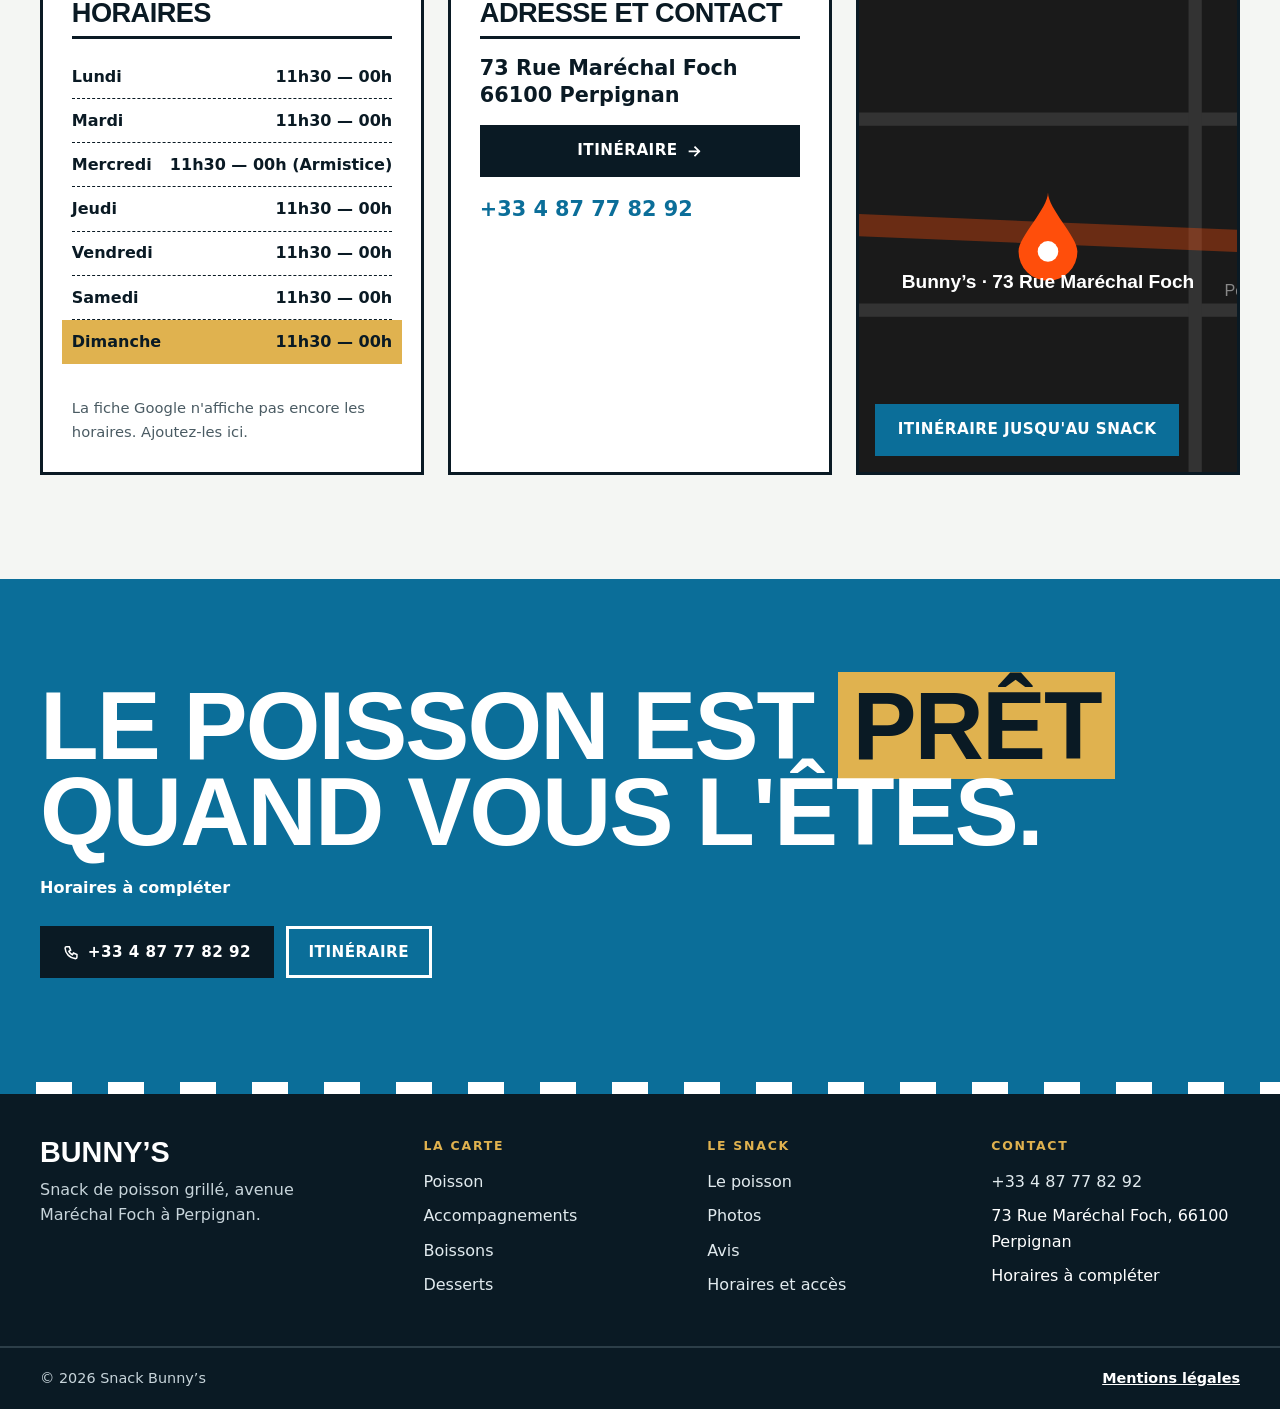
==== commit 21edfb23: "Bunny3: fix hero board layout and hero copy Co-Authored-By: Claude Haiku 5.5 <noreply@anthropic.com>" ====
--- a/index.html
+++ b/index.html
@@ -13,6 +13,7 @@
   <link rel="preload" href="assets/fonts/syne-latin-wght-normal.woff2" as="font" type="font/woff2" crossorigin>
   <link rel="preload" href="assets/fonts/public-sans-latin-wght-normal.woff2" as="font" type="font/woff2" crossorigin>
   <link rel="stylesheet" href="assets/css/styles.css">
+  <link rel="stylesheet" href="assets/css/hero3.css">
 
   <script>
     document.documentElement.classList.add('js');
@@ -116,14 +117,14 @@
     <section class="lg-hero" id="top" aria-labelledby="hero-title">
       <div class="lg-wrap lg-hero__grid">
         <div class="lg-hero__text">
-          <p class="lg-hero__eyebrow">Snack · Poisson grillé · Perpignan</p>
+          <p class="lg-hero__eyebrow">Snack · Burgers · Perpignan</p>
           <h1 class="lg-hero__title" id="hero-title">
             <span class="lg-hero__word">Bunny’s</span>
             <span class="lg-hero__word lg-hero__word--outline">Perpignan</span>
           </h1>
-          <p class="lg-hero__lead">Le poisson du jour, choisi au comptoir, grillé à la commande.</p>
+          <p class="lg-hero__lead">Burgers, sandwichs, tacos et bowls préparés à la commande. Menu +2 €.</p>
           <div class="lg-hero__actions">
-            <a class="lg-btn lg-btn--brass" href="#tableau">Voir le tableau <svg class="lg-icon" aria-hidden="true"><use href="#icon-arrow"></use></svg></a>
+            <a class="lg-btn lg-btn--brass" href="menu.html">Voir le menu <svg class="lg-icon" aria-hidden="true"><use href="#icon-arrow"></use></svg></a>
             <a class="lg-btn lg-btn--line-navy" href="tel:+33487778292">
               <svg class="lg-icon" aria-hidden="true"><use href="#icon-phone"></use></svg>
               +33 4 87 77 82 92
--- a/assets/css/hero3.css
+++ b/assets/css/hero3.css
@@ -0,0 +1,32 @@
+/* Hero board: keep names and prices on one line, no wrapping */
+.lg-board {
+  width: min(320px, 100%);
+  justify-self: end;
+  padding: 26px 24px 22px;
+}
+.lg-board__head { font-size: 1.6rem; }
+.lg-board__list li {
+  display: flex;
+  align-items: center;
+  gap: 8px;
+  white-space: nowrap;
+  font-size: .95rem;
+}
+.lg-board__list li > span:first-child { flex: 0 0 auto; }
+.lg-board__dots {
+  flex: 1 1 auto;
+  min-width: 12px;
+  border-bottom: 2px dotted rgba(255, 255, 255, .45);
+  height: 0;
+  margin: 0 4px;
+}
+.lg-board__list li > span:last-child {
+  flex: 0 0 auto;
+  font-weight: 700;
+  color: var(--brass);
+}
+.lg-board__rating { white-space: nowrap; }
+@media (min-width: 900px) {
+  .lg-hero__grid { grid-template-columns: minmax(0, 1.2fr) minmax(280px, .8fr); }
+}
+.lg-hero__title { font-size: clamp(3rem, 7vw, 6.2rem); }
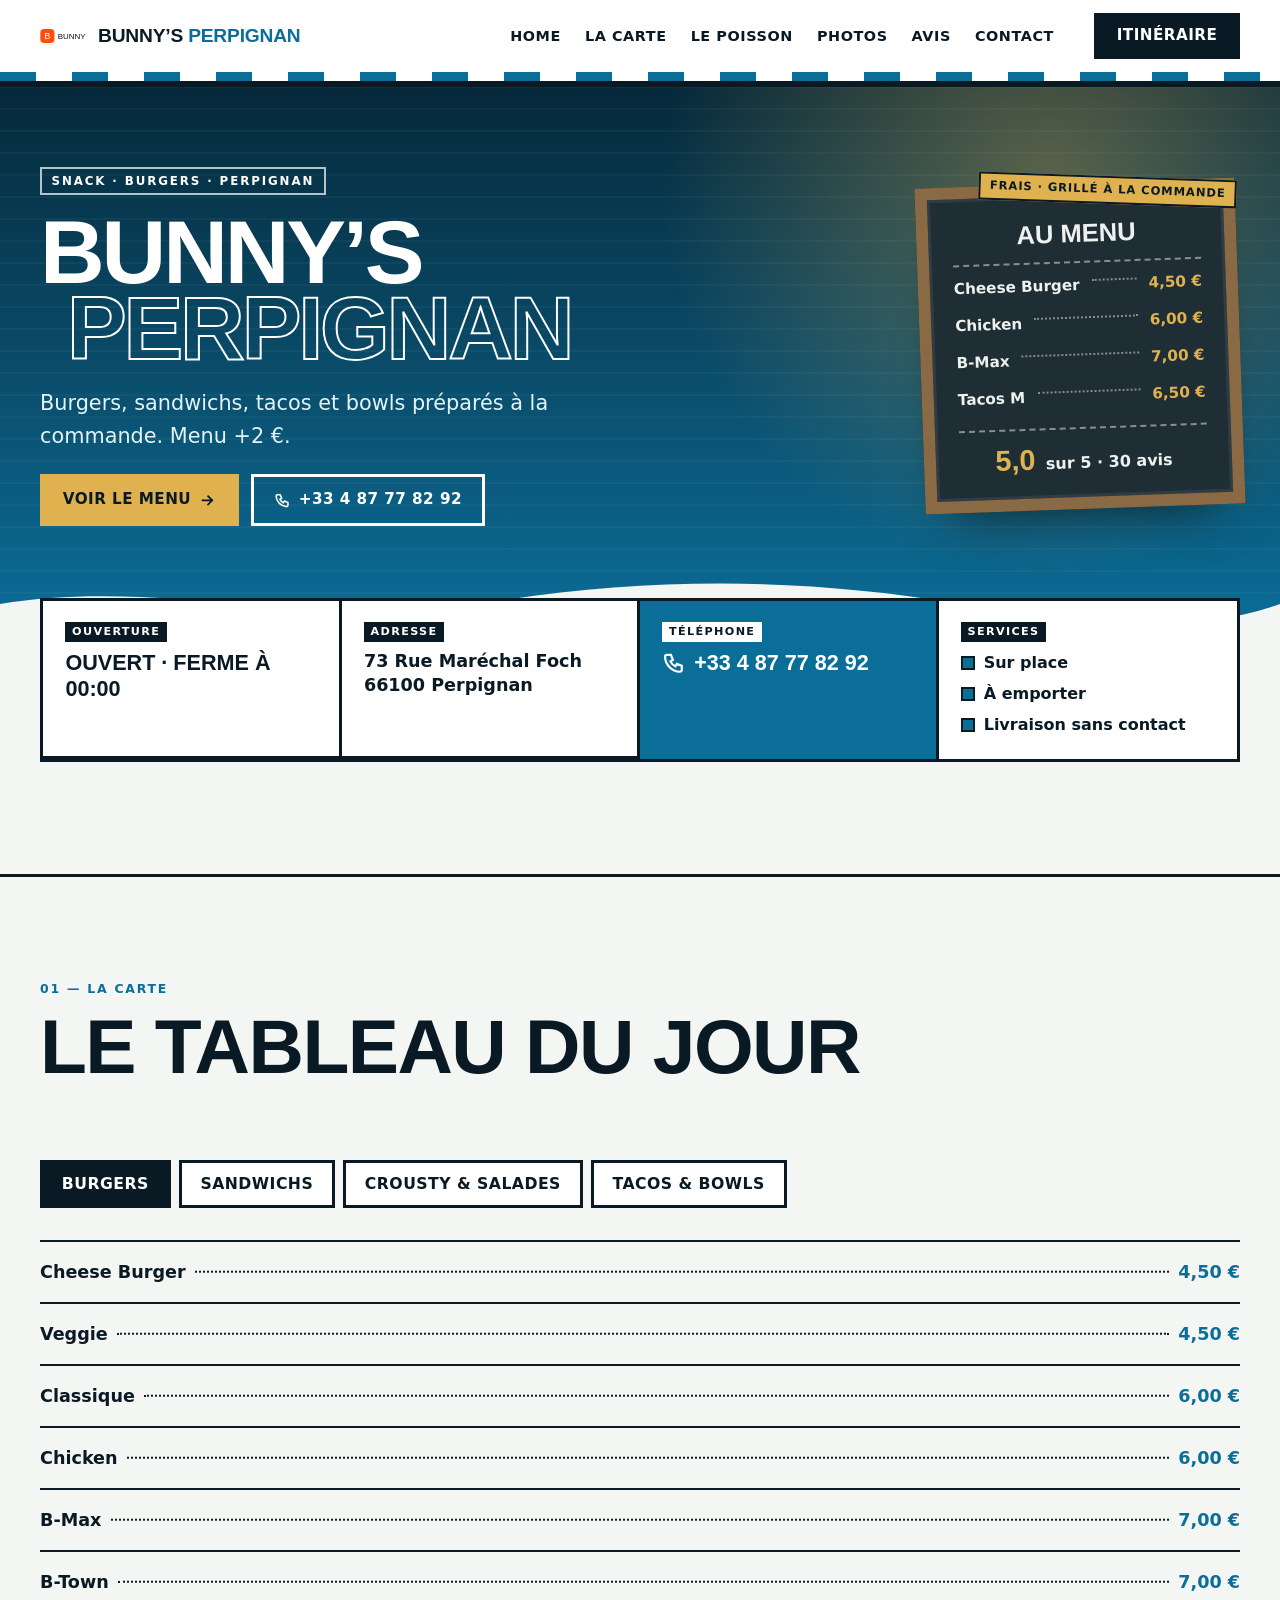
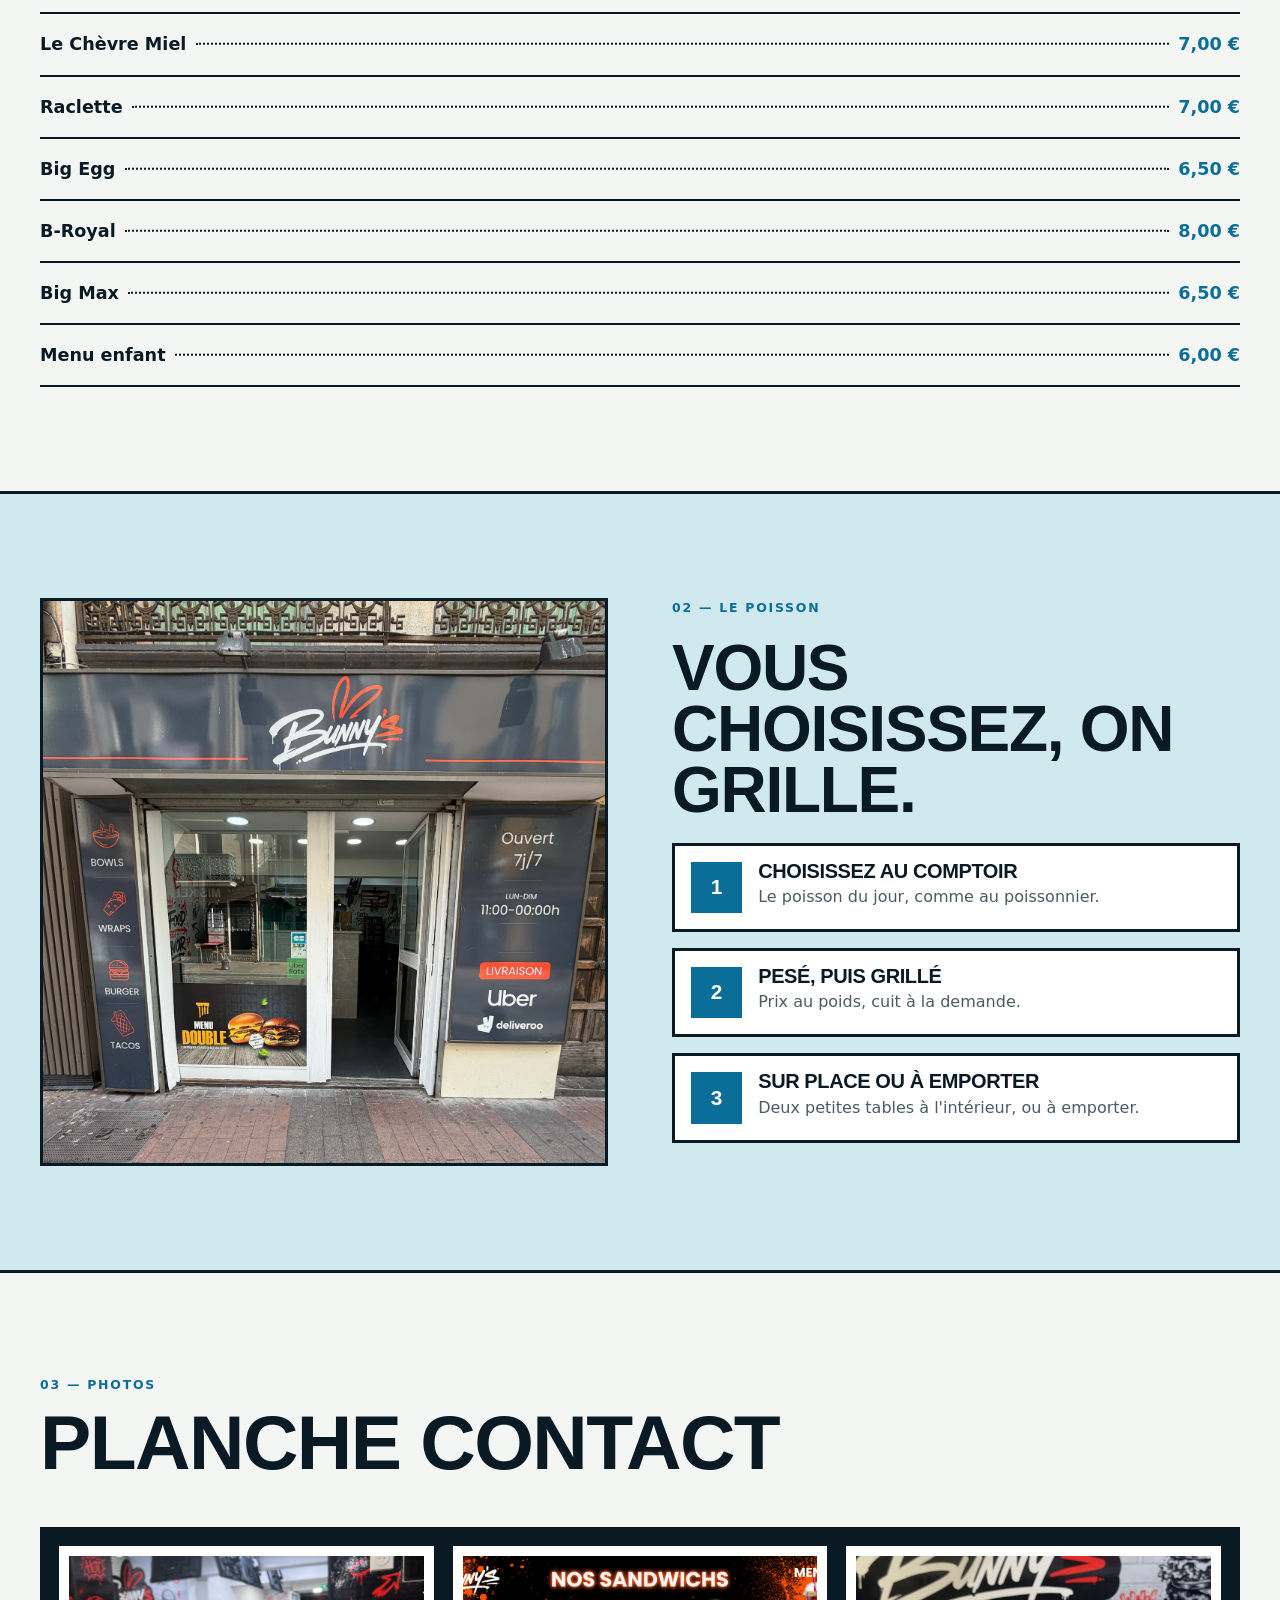
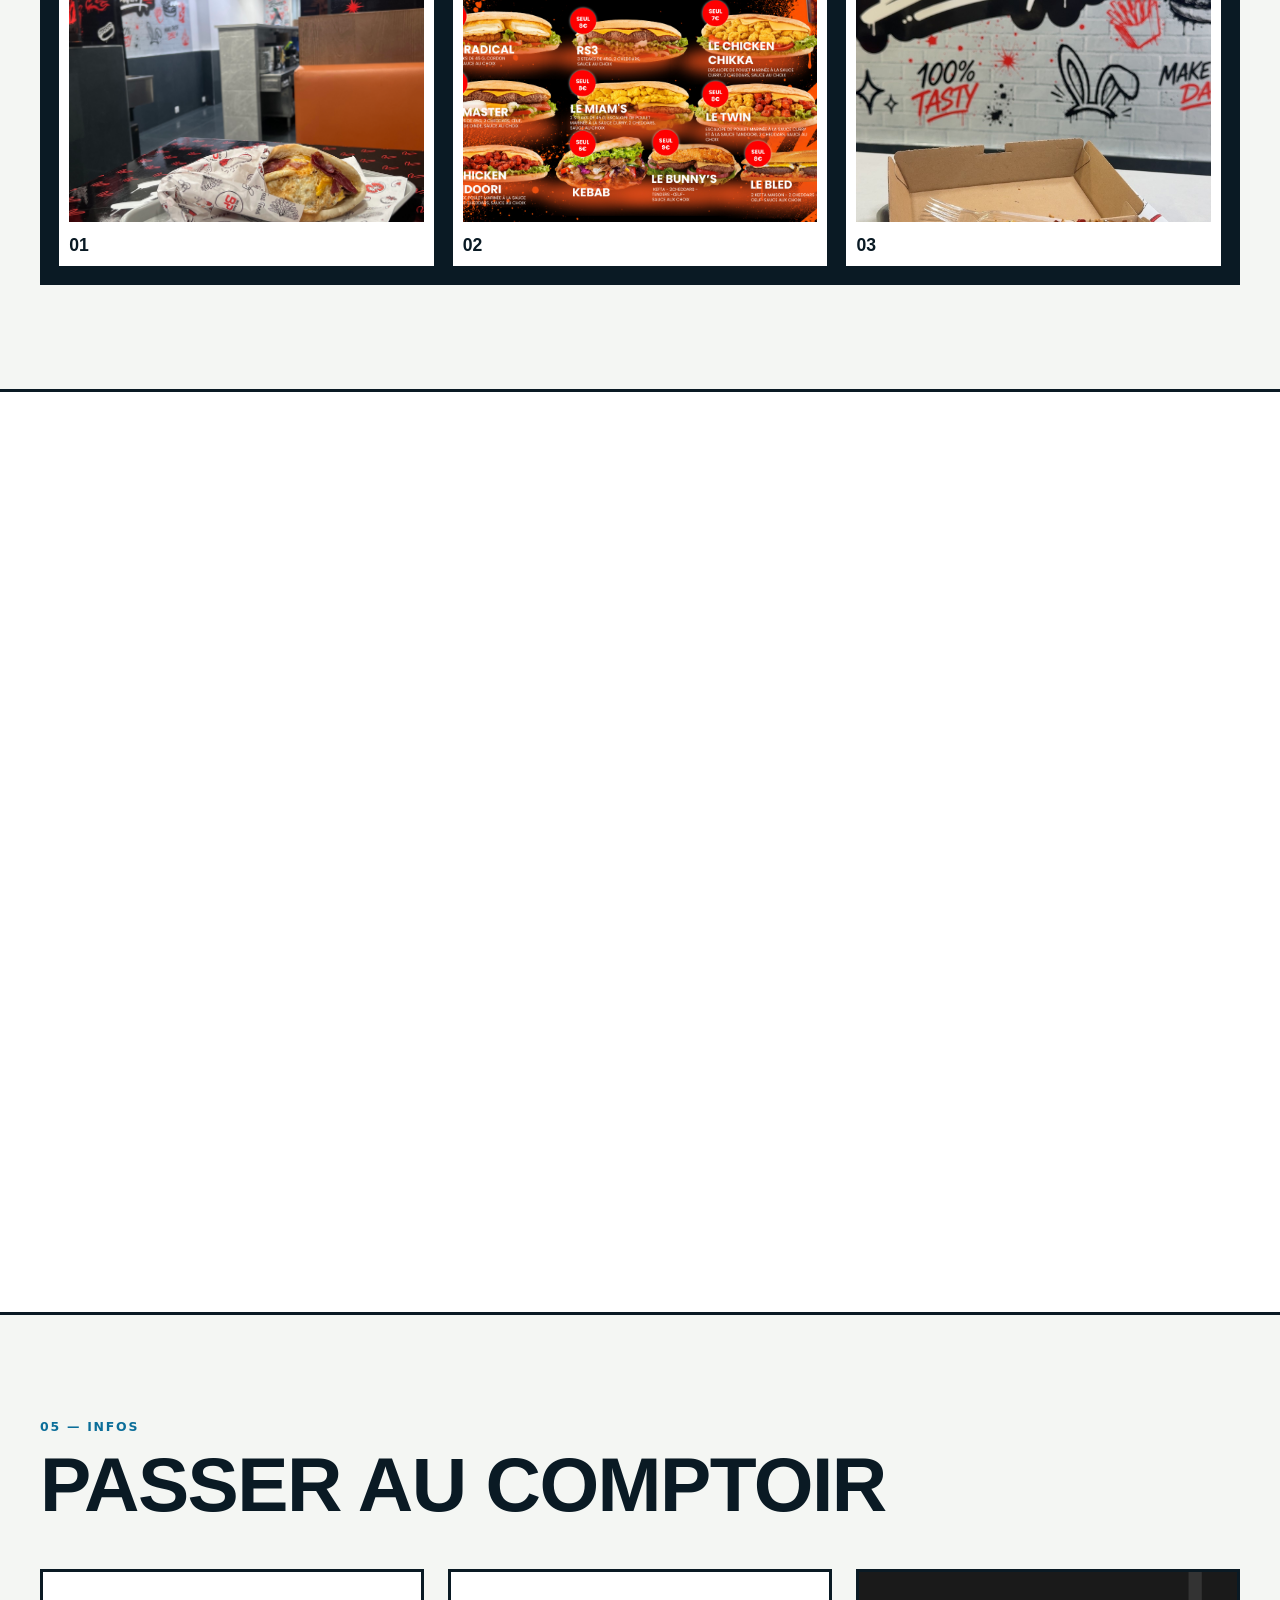
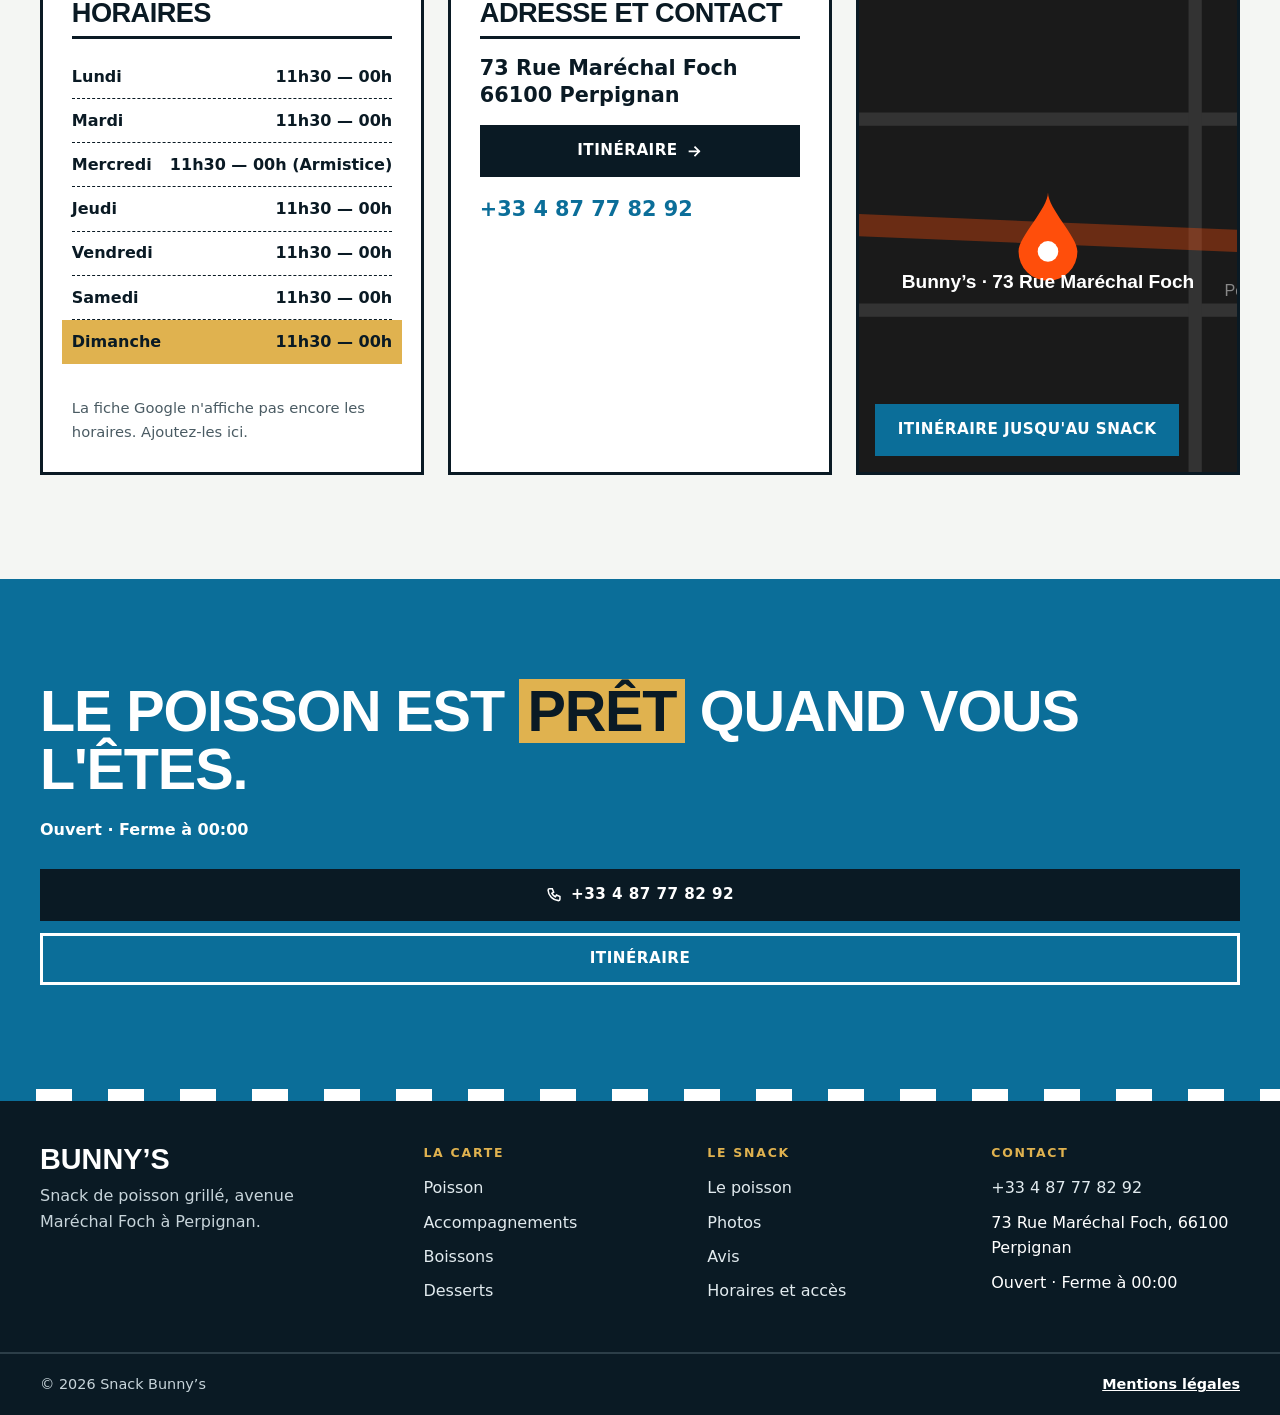
==== commit f3d8d6ce: "Bunny3: fix mobile call-to-action layout and status text Co-Authored-By: Claude Haiku 5.5 <noreply@a" ====
--- a/index.html
+++ b/index.html
@@ -13,6 +13,7 @@
   <link rel="preload" href="assets/fonts/syne-latin-wght-normal.woff2" as="font" type="font/woff2" crossorigin>
   <link rel="preload" href="assets/fonts/public-sans-latin-wght-normal.woff2" as="font" type="font/woff2" crossorigin>
   <link rel="stylesheet" href="assets/css/styles.css">
+  <link rel="stylesheet" href="assets/css/mobile-fix.css">
   <link rel="stylesheet" href="assets/css/hero3.css">
 
   <script>
--- a/assets/css/mobile-fix.css
+++ b/assets/css/mobile-fix.css
@@ -0,0 +1,24 @@
+/* Closing call-to-action: keep the title and buttons inside the screen on phones */
+.lg-cta__title {
+  font-size: clamp(2.1rem, 9vw, 3.6rem);
+  line-height: 1;
+  overflow-wrap: break-word;
+  word-break: normal;
+}
+.lg-cta__title span { white-space: nowrap; }
+.lg-cta__status { overflow-wrap: anywhere; }
+.lg-cta__actions {
+  display: flex;
+  flex-direction: column;
+  gap: 12px;
+  width: 100%;
+}
+.lg-cta__actions .lg-btn {
+  width: 100%;
+  justify-content: center;
+  white-space: normal;
+  text-align: center;
+}
+@media (max-width: 520px) {
+  .lg-cta__inner { padding-inline: 16px; }
+}
